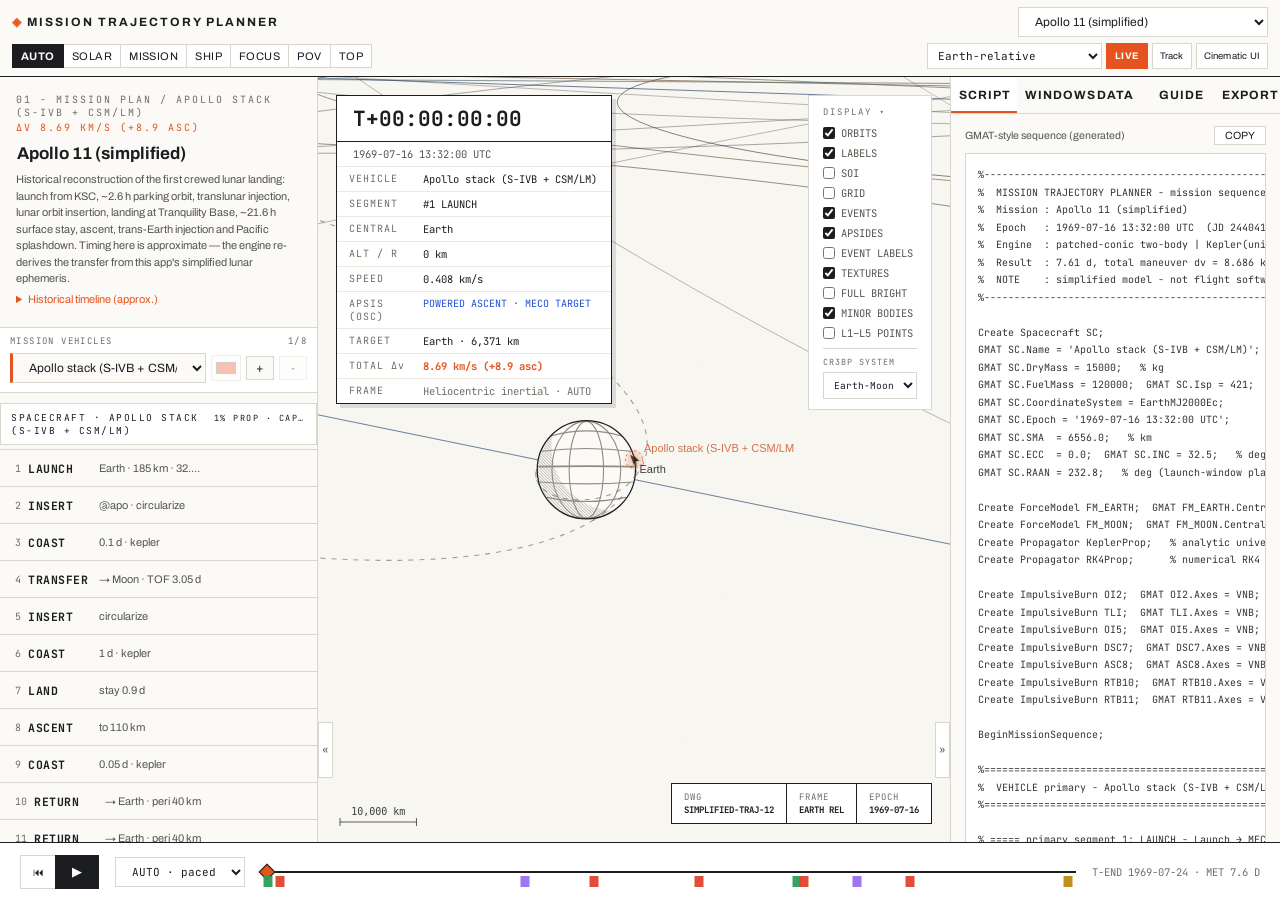
==== index.html @ 12ac1400 "Release v1.19.4" ====
<!DOCTYPE html>
<html lang="en">
<head>
<meta charset="UTF-8" />
<meta name="viewport" content="width=device-width, initial-scale=1.0" />
<title>Mission Trajectory Planner</title>
<link rel="preconnect" href="https://fonts.googleapis.com">
<link rel="preconnect" href="https://fonts.gstatic.com" crossorigin>
<link href="https://fonts.googleapis.com/css2?family=Archivo:wght@400;500;600;700&family=JetBrains+Mono:wght@400;500;700&family=Space+Grotesk:wght@400;500;600;700&family=IBM+Plex+Mono:wght@400;500;600&display=swap" rel="stylesheet">
<link rel="stylesheet" href="css/theme.css" />
<style>
  html, body { height: 100%; overflow: hidden; margin: 0; background: #f5f4ef; }
</style>
</head>
<body>

<div id="app" data-theme="blueprint">

  <header id="topbar">
    <div id="logo">
      <div class="logo-line"><span class="mark">◈</span> Mission Trajectory Planner <span class="ver">v1.19.4</span></div>
      <div class="logo-sub">Patched-conic engine · Rev 1.19.4</div>
    </div>
    <select id="presetSel" title="Load a preset mission"></select>
    <input id="epochInp" title="Mission epoch (UTC, ISO 8601)" spellcheck="false">
    <div id="cineMeta">—</div>
    
    <div class="spacer"></div><div class="ctrlstack">
      <div class="viewbtns">
        <button id="btnAuto" title="Cinematic auto-camera: close-ups on events, wide shots on cruises (A)">Auto</button>
        <button id="btnViewSolar" title="Whole solar system">Solar</button>
        <button id="btnViewMission" title="Fit the mission around its central body">Mission</button>
        <button id="btnViewShip" title="Camera follows the spacecraft">Ship</button>
        <button id="btnFocus" title="Zoom to the focused body or spacecraft — double-click a body to focus it (F)">Focus</button>
        <button id="btnPov" title="Onboard camera — ride along with the spacecraft (V)">POV</button>
        <button id="btnTop" title="Toggle top-down (2D) view">Top</button>
      </div>
      <div class="auxbtns">
        <select id="frameSel" title="Reference frame for the displayed trajectory"></select>
        <a class="live-link" href="live.html" title="Open the Earth 100 and Deep 100 mission trackers">Live</a>
        <button id="btnTrack" title="Ground track / satellite view panel (G)">Track</button>
        <button id="btnTheme" title="Switch between Blueprint and Cinematic UI">Cinematic UI</button>
      </div>
    </div>
  </header>

  <div id="banner"></div>

  <main id="layout">

    <aside id="left">
      <div class="panel-title"><span id="planTitle">01 — MISSION PLAN</span><span id="planDv"></span></div>
      <input id="missionName" spellcheck="false">
      <div id="missionMeta"></div>
      <div id="vehicleBar" class="single">
        <div class="vehicle-bar-head"><span>MISSION VEHICLES</span><span id="vehicleCount">1/8</span></div>
        <div class="vehicle-bar-controls">
          <select id="vehicleSel" aria-label="Selected mission vehicle"></select>
          <input id="vehicleColor" type="color" value="#52d4c5" title="Inactive trajectory color" aria-label="Selected vehicle trajectory color">
          <button id="btnVehicleAdd" type="button" title="Add a secondary mission vehicle" aria-label="Add a secondary mission vehicle">+</button>
          <button id="btnVehicleRemove" type="button" title="Remove the selected mission vehicle" aria-label="Remove the selected mission vehicle">-</button>
        </div>
      </div>
      <div id="scPanel">
        <div id="scHead" title="Spacecraft properties — click to expand">
          <span>SPACECRAFT · <span id="scName">—</span></span>
          <span id="scBudget"></span>
        </div>
        <div class="fgrid"></div>
      </div>
      <div id="segList"></div>
      <div id="addRow">
        <select id="addType"></select>
        <div id="addBtns">
          <button id="btnAdd" title="Append segment">+ Add</button>
          <button id="btnSaveMission" title="Save this mission to the browser's library">Save</button>
        </div>
      </div>
      <div id="totals"></div>
    </aside>

    <section id="viz">
      <canvas id="cv"></canvas>

      <div id="hud">
        <div class="hud-met"><span id="hudMet">T+00:00:00:00</span></div>
        <div class="hud-date" id="hudDate">—</div>
        <div class="hud-grid">
          <div class="hud-cell vehicle aux"><label>VEHICLE</label><span id="hudVehicle">--</span></div>
          <div class="hud-cell"><label>SEGMENT</label><span id="hudSeg">—</span></div>
          <div class="hud-cell aux"><label>CENTRAL</label><span id="hudCentral">—</span></div>
          <div class="hud-cell"><label>ALT / R</label><span id="hudAlt">—</span></div>
          <div class="hud-cell"><label>SPEED</label><span id="hudVel">—</span></div>
          <div class="hud-cell apsis"><label>APSIS (OSC)</label><span id="hudApsis">—</span></div>
          <div class="hud-cell aux"><label>TARGET</label><span id="hudTgt">—</span></div>
          <div class="hud-cell dv"><label>TOTAL Δv</label><span id="hudDv">—</span></div>
          <div class="hud-cell frame"><label>FRAME</label><span id="hudFrame">—</span></div>
        </div>
      </div>

      <div id="dispOpts">
        <button id="dispTgl" title="Collapse display options">Display</button>
        <label><input type="checkbox" id="optOrbits"> orbits</label>
        <label><input type="checkbox" id="optLabels"> labels</label>
        <label><input type="checkbox" id="optSoi"> SOI</label>
        <label id="optGridLbl"><input type="checkbox" id="optGrid"> grid</label>
        <label><input type="checkbox" id="optEvents"> events</label>
        <label title="Show the live osculating orbit with apoapsis and periapsis markers"><input type="checkbox" id="optApsides"> apsides</label>
        <label><input type="checkbox" id="optEvLabels"> event labels</label>
        <label><input type="checkbox" id="optTex"> textures</label>
        <label title="Render everything fully lit — no night side or shading" ><input type="checkbox" id="optFlat"> full bright</label>
        <label><input type="checkbox" id="optMinor" title="Dwarf planets &amp; asteroids"> minor bodies</label>
        <label title="Show the ideal CR3BP equilibrium markers"><input type="checkbox" id="optLagrange"> L1–L5 points</label>
        <label class="display-system" for="cr3bpSystemSel">
          <span>CR3BP system</span>
          <select id="cr3bpSystemSel" title="Primary-secondary system used for the L1–L5 display">
            <option value="earth-moon">Earth-Moon</option>
            <option value="sun-earth">Sun-Earth</option>
          </select>
        </label>
      </div>

      <div id="gtPanel" class="hidden">
        <div id="gtHead">
          <span id="gtTitle">GROUND TRACK</span>
          <span id="gtSub">—</span>
          <button id="gtClose" title="Close ground track (G)">×</button>
        </div>
        <div id="gtTools" aria-label="Ground-track analysis controls">
          <label title="Draw the spacecraft sensor cone intersection on the map"><input type="checkbox" id="gtSwath"> sensor swath</label>
          <label>FOV <input id="gtFov" type="number" min="1" max="179" step="1" value="50">°</label>
          <label>off-nadir <input id="gtOffNadir" type="number" min="-89" max="89" step="1" value="0">°</label>
          <label title="Show DSN and user-defined stations for this body"><input type="checkbox" id="gtStations"> stations</label>
          <span id="gtSwathWidth">SWATH —</span>
        </div>
        <canvas id="gtCv" width="760" height="380"></canvas>
      </div>

      <div id="titleBlock">
        <div class="tb-cell"><div class="tb-k">DWG</div><div class="tb-v" id="tbDwg">—</div></div>
        <div class="tb-cell"><div class="tb-k">FRAME</div><div class="tb-v" id="tbFrame">—</div></div>
        <div class="tb-cell"><div class="tb-k">EPOCH</div><div class="tb-v" id="tbEpoch">—</div></div>
      </div>

      <button id="leftTgl" class="edgeTgl" title="Collapse / expand the mission plan panel">«</button>
      <button id="rightTgl" class="edgeTgl" title="Collapse / expand the side panel">»</button>
    </section>

    <aside id="right">
      <div id="tabs">
        <button class="tabbtn active" data-pane="scriptPane">Script</button>
        <button class="tabbtn" data-pane="windowsPane">Windows</button>
        <button class="tabbtn" data-pane="dataPane">Data</button>
        <button class="tabbtn" data-pane="guidePane">Guide</button>
        <button class="tabbtn" data-pane="exportPane">Export</button>
      </div>

      <div id="scriptPane" class="tabpane active">
        <div class="pane-tools">
          <span class="hint">GMAT-style sequence (generated)</span>
          <button id="btnCopyScript">Copy</button>
        </div>
        <pre id="scriptPre"></pre>
      </div>

      <div id="windowsPane" class="tabpane">
        <div class="window-pane-head">
          <div>
            <h3>Launch window search</h3>
            <p class="hint">Single-revolution Lambert scan. Lower bands are better.</p>
          </div>
          <span class="window-badge">PORKCHOP</span>
        </div>

        <div class="fgrid window-form">
          <label for="winFrom">Departure body</label>
          <select id="winFrom"></select>
          <label for="winTo">Arrival body</label>
          <select id="winTo"></select>
          <label for="winStart">Departure start</label>
          <input id="winStart" type="date">
          <label for="winEnd">Departure end</label>
          <input id="winEnd" type="date">
          <label for="winTofMin">Minimum TOF (days)</label>
          <input id="winTofMin" type="number" min="0.001" step="any">
          <label for="winTofMax">Maximum TOF (days)</label>
          <input id="winTofMax" type="number" min="0.001" step="any">
          <label for="winGrid">Grid</label>
          <select id="winGrid">
            <option value="40x30">40 x 30 preview</option>
            <option value="80x60" selected>80 x 60 standard</option>
            <option value="120x80">120 x 80 detailed</option>
          </select>
          <label for="winMetric">Color metric</label>
          <select id="winMetric">
            <option value="c3">C3</option>
            <option value="totalCharacteristicVelocity">Total characteristic delta-v</option>
            <option value="departureVInfinity">Departure v-infinity</option>
            <option value="arrivalVInfinity">Arrival v-infinity</option>
          </select>
        </div>

        <div class="window-actions">
          <button id="winGenerate" type="button">Generate plot</button>
          <button id="winCancel" type="button" disabled>Cancel</button>
        </div>
        <div id="winProgress" class="window-progress" aria-label="Launch-window search progress">
          <div id="winProgressBar"></div>
        </div>

        <div class="window-canvas-wrap">
          <canvas id="winCanvas" width="640" height="440" tabindex="0"
            aria-label="Launch-window porkchop plot; hover for values and click to select a solution"></canvas>
          <div id="winTooltip" class="window-tooltip" hidden></div>
        </div>
        <div class="window-axis-note">Departure date → &nbsp; / &nbsp; time of flight ↑</div>
        <p class="window-footnote">Total characteristic delta-v is departure plus arrival
          v-infinity; it is not a finite parking-orbit or capture-burn budget.</p>

        <div id="winSelection" class="window-selection" hidden>
          <div class="window-selection-kicker">Selected solution</div>
          <div id="winSelectionReadout" class="window-readout"></div>
          <div class="fgrid window-apply-grid">
            <label for="winApplySegment">Apply to segment</label>
            <select id="winApplySegment"></select>
          </div>
          <button id="winApply" type="button" class="wide" disabled>Apply departure epoch + TOF</button>
          <details id="winTargeting" class="window-targeting">
            <summary>Transfer / Depart Vary / Achieve</summary>
            <p class="hint">Jointly vary departure date and flight time inside the search bounds while holding one simplified B-plane aim offset derived from the seed trajectory.</p>
            <div class="fgrid">
              <label for="winTargetGoal">Arrival periapsis altitude (km)</label>
              <input id="winTargetGoal" type="number" min="0" step="any" value="300">
              <label for="winTargetSeed">Aim seed periapsis (km)</label>
              <input id="winTargetSeed" type="number" min="0" step="any" value="1000">
              <label for="winTargetTolerance">Tolerance (km)</label>
              <input id="winTargetTolerance" type="number" min="0.001" step="any" value="1">
            </div>
            <button id="winTargetSolve" type="button" class="wide">Solve bounded date + TOF</button>
            <div id="winTargetStatus" class="window-target-status" role="status" aria-live="polite">Uses the departure and TOF ranges above as hard bounds.</div>
          </details>
        </div>
        <div id="winStatus" class="window-status" role="status" aria-live="polite">
          Set a body pair and search range, then generate the plot.
        </div>
      </div>

      <div id="dataPane" class="tabpane">
        <div class="analysis-head">
          <div>
            <h3>Mission analysis</h3>
            <p class="hint">Bounded reports for the local body leg at the displayed time.</p>
          </div>
          <span class="analysis-badge">DATA</span>
        </div>
        <div id="analysisStatus" class="analysis-status" role="status" aria-live="polite">
          Open Data or press Refresh to analyze the current leg.
        </div>

        <section class="analysis-section" aria-labelledby="analysisStateHead">
          <div class="analysis-section-head">
            <h4 id="analysisStateHead">Osculating state</h4>
            <button id="analysisRefresh" type="button">Refresh</button>
          </div>
          <div id="analysisElements" class="element-grid"><span class="hint">No local two-body state selected.</span></div>
          <div class="analysis-chart-controls">
            <label for="analysisMetric">Series</label>
            <select id="analysisMetric">
              <option value="altitudeKm">Altitude</option>
              <option value="speedKmS">Speed</option>
              <option value="targetDistanceKm">Distance to target</option>
              <option value="aKm">Semi-major axis</option>
              <option value="e">Eccentricity</option>
              <option value="iDeg">Inclination</option>
              <option value="raanDeg">RAAN</option>
              <option value="argPeriapsisDeg">Argument of periapsis</option>
              <option value="trueAnomalyDeg">True anomaly</option>
            </select>
            <button id="analysisCsv" type="button" disabled>CSV</button>
          </div>
          <div class="analysis-canvas-wrap">
            <canvas id="analysisCanvas" width="640" height="300" tabindex="0" aria-label="Mission analysis time-series chart"></canvas>
            <div id="analysisTooltip" class="analysis-tooltip" hidden></div>
          </div>
        </section>

        <section class="analysis-section" aria-labelledby="eclipseHead">
          <div class="analysis-section-head">
            <h4 id="eclipseHead">Eclipse / lighting</h4>
            <button id="eclipseCompute" type="button">Compute</button>
          </div>
          <div id="eclipseSummary" class="analysis-readout hint">Conical Sun / local-body shadow; compute on demand.</div>
          <label class="analysis-check"><input type="checkbox" id="eclipse3d"> show conical umbra / penumbra in the 3D view</label>
          <div id="eclipseIntervals" class="analysis-table-wrap"></div>
        </section>

        <section id="uncertaintySection" class="analysis-section uncertainty-section" aria-labelledby="uncertaintyHead">
          <div class="analysis-section-head">
            <div>
              <h4 id="uncertaintyHead">Uncertainty / dispersion</h4>
              <span class="uncertainty-kicker">Seeded, bounded Monte Carlo</span>
            </div>
            <button id="uncRun" type="button">Run</button>
          </div>
          <p class="hint">Propagates a named local source state to one endpoint with a diagonal Cartesian covariance and an optional RTN maneuver. Results are repeatable for the same seed.</p>

          <fieldset class="uncertainty-fieldset">
            <legend>State 1-sigma (diagonal covariance)</legend>
            <div class="uncertainty-vector-grid" aria-label="Cartesian state uncertainty">
              <label>X <span>km</span><input id="uncPosX" type="number" min="0" max="1000000" step="any" value="0.1"></label>
              <label>Y <span>km</span><input id="uncPosY" type="number" min="0" max="1000000" step="any" value="0.1"></label>
              <label>Z <span>km</span><input id="uncPosZ" type="number" min="0" max="1000000" step="any" value="0.1"></label>
              <label>Vx <span>km/s</span><input id="uncVelX" type="number" min="0" max="100" step="any" value="0.0001"></label>
              <label>Vy <span>km/s</span><input id="uncVelY" type="number" min="0" max="100" step="any" value="0.0001"></label>
              <label>Vz <span>km/s</span><input id="uncVelZ" type="number" min="0" max="100" step="any" value="0.0001"></label>
            </div>
          </fieldset>

          <fieldset class="uncertainty-fieldset">
            <legend>RTN maneuver and execution error</legend>
            <div class="uncertainty-vector-grid uncertainty-dv-grid" aria-label="RTN maneuver components">
              <label>Radial <span>km/s</span><input id="uncDvR" type="number" min="-100" max="100" step="any" value="0"></label>
              <label>Along-track <span>km/s</span><input id="uncDvT" type="number" min="-100" max="100" step="any" value="0"></label>
              <label>Normal <span>km/s</span><input id="uncDvN" type="number" min="-100" max="100" step="any" value="0"></label>
            </div>
            <div class="uncertainty-control-grid">
              <label>Magnitude 1-sigma <input id="uncMagPct" type="number" min="0" max="100" step="any" value="0.5"><span>%</span></label>
              <label>Pointing 1-sigma <input id="uncPointDeg" type="number" min="0" max="90" step="any" value="0.15"><span>deg</span></label>
              <label>Timing 1-sigma <input id="uncTimingS" type="number" min="0" max="86400" step="any" value="0.5"><span>s</span></label>
            </div>
          </fieldset>

          <fieldset class="uncertainty-fieldset">
            <legend>Monte Carlo</legend>
            <div class="uncertainty-control-grid uncertainty-run-grid">
              <label>Samples <input id="uncSamples" type="number" min="100" max="5000" step="100" value="1000"></label>
              <label>Seed <input id="uncSeed" type="text" maxlength="48" value="1170"></label>
              <label>Horizon <input id="uncHours" type="number" min="0" max="8760" step="any" value="6"><span>h</span></label>
            </div>
          </fieldset>

          <div id="uncStatus" class="analysis-readout uncertainty-status" role="status" aria-live="polite">Ready. Results use a bounded two-body local propagation model.</div>
          <div id="uncResults" class="uncertainty-results" aria-live="polite">
            <div class="uncertainty-result"><label>Endpoint position (est. 95%)</label><strong>--</strong></div>
            <div class="uncertainty-result"><label>Endpoint velocity (est. 95%)</label><strong>--</strong></div>
            <div class="uncertainty-result"><label>Endpoint XY ellipse (95%)</label><strong>--</strong></div>
            <div class="uncertainty-result"><label>Source / endpoint</label><strong>--</strong></div>
            <div class="uncertainty-result"><label>Run</label><strong>--</strong></div>
          </div>
          <div class="uncertainty-canvas-wrap">
            <canvas id="uncCanvas" width="640" height="260" aria-label="Monte Carlo local XY position dispersion"></canvas>
            <span class="uncertainty-axis uncertainty-axis-x">+X</span>
            <span class="uncertainty-axis uncertainty-axis-y">+Y</span>
          </div>
          <p class="hint uncertainty-footnote">The chart is centered on the finite sampled endpoint mean in the source body's Cartesian X/Y plane. The estimated containment is endpoint-only design context, not an operational bound or navigation flight software.</p>
        </section>

        <section class="analysis-section" aria-labelledby="accessHead">
          <div class="analysis-section-head">
            <h4 id="accessHead">Station access</h4>
            <button id="accessCompute" type="button">Compute</button>
          </div>
          <div class="analysis-inline-form">
            <label for="accessMask">Elevation mask</label>
            <input id="accessMask" type="number" min="0" max="89" step="1" value="10">
            <span>deg</span>
            <button id="accessCsv" type="button" disabled>CSV</button>
          </div>
          <p class="hint">DSN sites are included on Earth. User sites can be added for any rotating body.</p>
          <details id="stationEditor" class="station-editor">
            <summary>Station catalog</summary>
            <div class="fgrid station-form">
              <label for="stationName">Name</label>
              <input id="stationName" type="text" maxlength="48" placeholder="Lunar south station">
              <label for="stationBody">Body</label>
              <select id="stationBody"></select>
              <label for="stationLat">Latitude (deg)</label>
              <input id="stationLat" type="number" min="-90" max="90" step="any" value="0">
              <label for="stationLon">Longitude (deg)</label>
              <input id="stationLon" type="number" min="-180" max="180" step="any" value="0">
              <label for="stationAlt">Altitude (km)</label>
              <input id="stationAlt" type="number" min="-10" step="any" value="0">
              <label for="stationMask">Elevation mask (deg)</label>
              <input id="stationMask" type="number" min="0" max="89" step="any" value="10">
            </div>
            <button id="stationAdd" type="button" class="wide">Add station</button>
            <div id="stationEditorStatus" class="analysis-readout hint">Up to 32 user stations are stored in this browser.</div>
            <div id="stationList" class="station-list"></div>
          </details>
          <div id="accessReport" class="analysis-table-wrap"><span class="hint">No access report computed.</span></div>
        </section>

        <section class="analysis-section" aria-labelledby="j2Head">
          <div class="analysis-section-head"><h4 id="j2Head">Earth J2</h4></div>
          <label class="analysis-check"><input type="checkbox" id="analysisJ2"> preview first-order secular rates on a Kepler chart</label>
          <div class="analysis-fleet-controls">
            <select id="j2Coast" aria-label="Earth coast segment"></select>
            <button id="j2Apply" type="button">Use J2</button>
            <button id="j2Kepler" type="button">Use Kepler</button>
          </div>
          <div id="j2Readout" class="analysis-readout hint">Available for bound Earth-centered osculating orbits. Applying J2 to a Coast is explicit and changes only the current in-memory mission.</div>
        </section>

        <section class="analysis-section" aria-labelledby="formationHead">
          <div class="analysis-section-head"><h4 id="formationHead">Mission vehicles</h4></div>
          <p class="hint">Native branches share one UTC timeline. Range and rate are live; opening Data also computes closest approach and threshold intervals against the selected vehicle.</p>
          <div id="formationReadout" class="analysis-readout hint">Primary vehicle only.</div>
        </section>

        <section class="analysis-section" aria-labelledby="fleetHead">
          <div class="analysis-section-head"><h4 id="fleetHead">Comparison missions</h4></div>
          <p class="hint">Add up to seven comparison craft. All are propagated on one absolute timeline, rendered together, and checked against the primary craft.</p>
          <div class="analysis-fleet-controls">
            <select id="fleetMission" aria-label="Comparison mission"></select>
            <button id="fleetAdd" type="button">Add craft</button>
            <button id="fleetRemove" type="button" disabled>Remove selected</button>
          </div>
          <label class="analysis-check"><input type="checkbox" id="fleetAlignEpoch" checked> align comparison T+0 to the current mission epoch</label>
          <div class="analysis-inline-form">
            <label for="fleetThreshold">Conjunction threshold</label>
            <input id="fleetThreshold" type="number" min="0.001" step="any" value="100">
            <span>km</span><span></span>
          </div>
          <div id="fleetList" class="fleet-list"><span class="hint">Primary craft only.</span></div>
          <div id="fleetReport" class="analysis-readout hint">No comparison craft added.</div>
          <canvas id="fleetCanvas" width="640" height="220" aria-label="Relative range chart"></canvas>
          <button id="fleetCsv" type="button" class="wide" disabled>Export relative range CSV</button>
        </section>
      </div>

      <div id="guidePane" class="tabpane"></div>

      <div id="exportPane" class="tabpane">
        <h3>Snapshot</h3>
        <p class="hint">Saves the current 3D view as an image.</p>
        <button id="btnPng" class="wide">Export PNG snapshot</button>

        <h3>Animated GIF</h3>
        <p class="hint">Renders the whole mission (launch → end) into a looping GIF,
        streamed to the encoder in-browser (GIF89a, LZW). Pick a camera and a time
        mapping — "auto-paced" replays the mission exactly like AUTO playback,
        slowing for every event (length is set by the pacing, up to 1200 frames).</p>
        <div class="fgrid">
          <label>Camera</label>
          <select id="gifCam">
            <option value="current">Current view (static)</option>
            <option value="auto" selected="">Auto camera</option>
            <option value="ship">Follow ship</option>
            <option value="pov">POV (onboard)</option>
          </select>
          <label>Time</label>
          <select id="gifTime">
            <option value="paced" selected="">Auto-paced (full mission)</option>
            <option value="linear">Linear (duration below)</option>
          </select>
          <label>Width (px)</label>
          <select id="gifW">
            <option value="480" selected="">480</option>
            <option value="640">640</option>
            <option value="800">800</option>
          </select>
          <label>Frame rate</label>
          <select id="gifFps">
            <option value="10" selected="">10 fps</option>
            <option value="12">12 fps</option>
            <option value="15">15 fps</option>
          </select>
          <label>Duration (s)</label>
          <select id="gifDur">
            <option value="5">5</option>
            <option value="8" selected="">8</option>
            <option value="12">12</option>
            <option value="20">20</option>
            <option value="30">30</option>
            <option value="45">45</option>
          </select>
        </div>
        <label style="display:flex; align-items:center; gap:8px; margin:8px 0 4px; cursor:pointer;">
          <input type="checkbox" id="gifTrack"> include ground-track overlay
        </label>
        <button id="btnGif" class="wide">Export mission GIF</button>

        <h3>Mission plan (JSON)</h3>
        <button id="btnJsonExport" class="wide">Export mission JSON</button>
        <label class="filebtn wide">Import mission JSON
          <input type="file" id="jsonImportFile" accept=".json,application/json">
        </label>

        <h3>Saved missions (this browser)</h3>
        <p class="hint">Missions stored with the Save button live in this browser's
        local storage and appear under "My missions" in the mission selector.</p>
        <div class="fgrid">
          <label>Mission</label>
          <select id="savedSel"></select>
        </div>
        <button id="btnDeleteSaved" class="wide">Delete selected</button>

        <h3>Body catalog</h3>
        <p class="hint">Extend the solar system with your own bodies (asteroids, comets,
        extra moons) — format documented in the Guide tab.</p>
        <label class="filebtn wide">Import body catalog JSON
          <input type="file" id="catImportFile" accept=".json,application/json">
        </label>
      </div>
    </aside>
  </main>

  <footer id="transport">
    <div id="eventStrip"></div>
    <button id="btnReset" title="Back to T+0">⏮︎</button>
    <button id="btnPlay" title="Play / pause (Space)">▶︎</button>
    <select id="speedSel" title="Simulation speed"></select>
    <div id="scrubwrap">
      <div id="eclipseBands" aria-hidden="true"></div>
      <div id="ticks"></div>
      <input type="range" id="scrub" min="0" max="1" step="any" value="0">
    </div>
    <span id="dwellHint">EVENT DWELL ON</span>
    <span id="transportInfo">—</span>
    <div id="paneBtns">
      <button data-pane="scriptPane">Script</button>
      <button data-pane="windowsPane">Windows</button>
      <button data-pane="dataPane">Data</button>
      <button data-pane="guidePane">Guide</button>
      <button data-pane="exportPane">Export</button>
    </div>
  </footer>

  <div id="gifModal">
    <div class="modal-box">
      <div class="modal-title">Exporting GIF</div>
      <div class="progress"><div id="gifBar"></div></div>
      <div id="gifLbl" class="hint">Preparing…</div>
      <button id="gifCancel">Cancel</button>
    </div>
  </div>

</div>

<script src="js/constants.js"></script>
<script src="js/kepler.js"></script>
<script src="js/targeting.js"></script>
<script src="js/ode.js"></script>
<script src="js/cr3bp.js"></script>
<script src="js/libration.js"></script>
<script src="js/windows.js"></script>
<script src="js/analysis.js"></script>
<script src="js/environment-models.js"></script>
<script src="js/ephemeris-table.js"></script>
<script src="js/planner-ephemeris-data.js"></script>
<script src="js/planner-ephemeris.js"></script>
<script src="js/force-models.js"></script>
<script src="js/sgp4.js"></script>
<script src="js/uncertainty.js"></script>
<script src="js/multicraft.js"></script>
<script src="js/propagator.js"></script>
<script src="js/missions.js"></script>
<script src="js/gifenc.js"></script>
<script src="js/scriptgen.js"></script>
<!-- optional: generated by get_textures.ps1 (NASA-imagery planet maps).
     A 404 here is harmless — the renderer falls back to gradient bodies. -->
<script src="js/textures-data.js"></script>
<script src="js/textures.js"></script>
<script src="js/groundtrack.js"></script>
<script src="js/renderer.js"></script>
<script src="js/theme.js"></script>
<script src="js/ui.js"></script>
<script src="js/offline.js"></script>
</body>
</html>
---- css/theme.css ----
/* =============================================================================
 * Mission Trajectory Planner — dual theme, exact to Direction Previews 2a/2b
 *   [data-theme="blueprint"]  : technical-drawing paper, hairlines, int'l orange
 *   [data-theme="cinematic"]  : full-bleed canvas, floating overlays, ember orange
 * ========================================================================== */

/* ------------------------------ shared ---------------------------------- */
:where(#app, #app *) { box-sizing: border-box; margin: 0; padding: 0; }

#app {
  position: fixed;
  inset: 0;
  display: flex;
  flex-direction: column;
  overflow: hidden;
  background: var(--bg);
  color: var(--text);
  font-family: var(--sans);
  font-size: 13px;
}
#app a { color: var(--accent); text-decoration: none; }
#app a:hover { text-decoration: underline; }
.ok-txt { color: var(--good); }
.bad-txt { color: var(--bad); }

#logo { white-space: nowrap; min-width: 0; overflow: hidden; text-overflow: ellipsis; }
.spacer { flex: 1; }
.viewbtns, .auxbtns, .ctrlstack { display: flex; }
.edgeTgl { position: absolute; top: 50%; transform: translateY(-50%); z-index: 9; }
#leftTgl { left: 10px; }
#rightTgl { right: 10px; }
:is(#dispTgl, #btnLiveDisplay) { text-align: left; }
:is(#dispOpts, #liveDisplayPanel).collapsed > label { display: none; }
#dispOpts > label.display-system {
  flex-direction: column; align-items: stretch; gap: 4px; cursor: default;
  margin-top: 2px; padding-top: 7px;
}
#dispOpts .display-system span { font-size: 8.5px; letter-spacing: 1px; }
#dispOpts .display-system select { width: 100%; min-width: 0; }

#app button { cursor: pointer; font-family: var(--sans); white-space: nowrap; }
#app select, #app input { font-family: var(--sans); color: var(--text); }
#app input[type="number"], #epochInp { font-family: var(--mono); }
#app .live-link {
  display: inline-flex; align-items: center; justify-content: center;
  white-space: nowrap; font-family: var(--sans); text-decoration: none;
}
#app .live-link:hover { text-decoration: none; }

#layout { flex: 1; min-height: 0; }
#left, #right { overflow-y: auto; overflow-x: hidden; min-height: 0; display: flex; flex-direction: column; }

.panel-title { display: flex; align-items: baseline; justify-content: space-between; font-family: var(--mono); letter-spacing: 2px; }
#missionMeta p { margin-bottom: 4px; }
#missionMeta details summary { cursor: pointer; color: var(--accent); font-size: 11px; }
#missionMeta ul { margin: 4px 0 4px 16px; }
#missionMeta li { margin: 2px 0; font-family: var(--mono); font-size: 10.5px; }

#segList { display: flex; flex-direction: column; }
.seg-head { display: flex; align-items: center; gap: 7px; cursor: pointer; user-select: none; }
.seg-idx { font-family: var(--mono); color: var(--faint); font-size: 10px; }
.seg-short { font-family: var(--mono); font-size: 11.5px; font-weight: 700; letter-spacing: 0.5px; }
.seg-sum { flex: 1; color: var(--dim); font-size: 11px; white-space: nowrap; overflow: hidden; text-overflow: ellipsis; }
.badge { font-family: var(--mono); font-size: 9px; letter-spacing: 0.5px; border: 1px solid currentColor; border-radius: 3px; padding: 1px 5px; white-space: nowrap; }
.badge.err { color: var(--bad); }
.badge.warn { color: var(--warn); }
.seg-btns { display: flex; gap: 2px; visibility: hidden; }
.seg-head:hover .seg-btns, .seg-head:focus-within .seg-btns { visibility: visible; }
.seg-head:focus-visible { outline: 1px solid var(--accent); outline-offset: -2px; }
.seg-btns button { padding: 1px 5px; font-size: 10px; }
.seg-body { display: none; }
.seg.open .seg-body { display: block; }

.fgrid { display: grid; grid-template-columns: minmax(0, 1fr) 118px; gap: 6px 10px; align-items: center; }
.fgrid label { color: var(--dim); font-size: 11px; }
.fgrid input, .fgrid select { width: 100%; min-width: 0; font-size: 11px; padding: 3px 7px; }
.fgrid .segment-long-field { grid-column: 1 / -1; }
.fgrid label.segment-long-field { margin-top: 4px; }
.fgrid input.segment-long-field { font-family: var(--mono); letter-spacing: .01em; }

.seg-info { margin-top: 8px; font-family: var(--mono); font-size: 10px; color: var(--info); line-height: 1.6; }
.seg-warnline { margin-top: 5px; font-size: 11px; line-height: 1.35; }
.seg-warnline.warn { color: var(--warn); }
.seg-warnline.error { color: var(--bad); }
.seg-doc { margin-top: 8px; font-size: 10.5px; color: var(--faint); line-height: 1.45; padding-top: 6px; }

#addRow { display: flex; flex-direction: column; gap: 8px; }
#addRow select { width: 100%; min-width: 0; }
#addBtns { display: flex; gap: 8px; }
#addBtns button { flex: 1; }

#viz { position: relative; min-width: 0; min-height: 0; }
#cv { position: absolute; inset: 0; display: block; cursor: grab; }
#cv:active { cursor: grabbing; }

#hud { position: absolute; pointer-events: none; z-index: 3; font-family: var(--mono); }
.hud-cell label { display: block; }

:is(#dispOpts, #liveDisplayPanel) { position: absolute; z-index: 3; white-space: nowrap; }
:is(#dispOpts, #liveDisplayPanel) > label { display: flex; align-items: center; gap: 6px; cursor: pointer; }

#titleBlock { display: none; }

#tabs { display: flex; flex: 0 0 auto; }
.tabbtn { flex: 1; border: none; background: transparent; padding: 11px 0; color: var(--dim); font-size: 11px; letter-spacing: 1px; text-transform: uppercase; }
.tabpane { display: none; padding: 12px 14px; overflow-y: auto; flex: 1; min-height: 0; }
.tabpane.active { display: block; }
.pane-tools { display: flex; justify-content: space-between; align-items: center; margin-bottom: 8px; }
.hint { color: var(--dim); font-size: 10.5px; line-height: 1.45; }

/* Launch-window / porkchop planner. The controls are shared DOM; each theme
   below gives the chart and confirmation surface its own visual language. */
#windowsPane { padding-bottom: 20px; }
.window-pane-head { display: flex; align-items: flex-start; justify-content: space-between; gap: 10px; margin-bottom: 12px; }
.window-pane-head h3 { margin: 0 0 3px; font-size: 12px; letter-spacing: 1.3px; text-transform: uppercase; }
.window-badge { flex: 0 0 auto; font-family: var(--mono); font-size: 8.5px; letter-spacing: 1.2px; padding: 3px 6px; }
.window-form { margin-bottom: 10px; }
.window-form input, .window-form select, .window-apply-grid select { min-width: 0; }
.window-actions { display: grid; grid-template-columns: minmax(0, 1fr) auto; gap: 7px; margin-top: 8px; }
.window-actions button { min-width: 0; }
.window-actions button:disabled, #winApply:disabled { cursor: default; opacity: .45; }
.window-progress { height: 4px; overflow: hidden; margin: 8px 0 10px; }
#winProgressBar { height: 100%; width: 0%; transition: width .12s linear; }
.window-canvas-wrap { position: relative; width: 100%; }
#winCanvas {
  display: block; width: 100%; height: auto; aspect-ratio: 640 / 440;
  cursor: crosshair; touch-action: none;
}
#winCanvas:focus-visible { outline: 2px solid var(--accent); outline-offset: 2px; }
.window-tooltip {
  position: absolute; z-index: 4; width: max-content; max-width: min(210px, calc(100% - 8px));
  pointer-events: none; padding: 7px 9px; font-family: var(--mono); font-size: 8.5px;
  line-height: 1.45;
}
.window-tooltip[hidden], .window-selection[hidden] { display: none !important; }
.window-tooltip strong, .window-tooltip span,
.window-readout strong, .window-readout span { display: block; }
.window-tooltip strong, .window-readout strong { margin-bottom: 3px; }
.window-axis-note { margin: 5px 0 0; text-align: center; font-family: var(--mono); font-size: 8.5px; color: var(--faint); letter-spacing: .25px; }
.window-footnote { margin: 7px 0 0; color: var(--faint); font-size: 9px; line-height: 1.4; }
.window-selection { margin-top: 11px; padding: 10px; }
.window-selection-kicker { margin-bottom: 6px; font-family: var(--mono); font-size: 8.5px; letter-spacing: 1.3px; text-transform: uppercase; color: var(--faint); }
.window-readout { display: grid; grid-template-columns: 1fr 1fr; gap: 2px 8px; font-family: var(--mono); font-size: 9px; line-height: 1.45; }
.window-readout strong { grid-column: 1 / -1; }
.window-apply-grid { margin-top: 9px; grid-template-columns: minmax(0, 1fr); gap: 4px; }
.window-apply-grid label { font-size: 9px; text-transform: uppercase; letter-spacing: .7px; }
.window-status { margin-top: 10px; min-height: 38px; padding: 8px 9px; font-size: 9.5px; line-height: 1.45; }
.window-targeting { margin-top: 10px; padding-top: 8px; }
.window-targeting summary { cursor: pointer; font: 9px var(--mono); letter-spacing: .8px; text-transform: uppercase; }
.window-targeting .fgrid { margin: 8px 0; }
.window-targeting input { min-width: 0; width: 100%; }
.window-target-status { min-height: 34px; margin-top: 7px; padding: 7px 8px; font: 8.7px/1.45 var(--mono); }

/* Planner Data workspace. The DOM and chart geometry are shared; Blueprint
   treats them as drawing tables while Cinematic uses restrained glass cards. */
#dataPane { padding-bottom: 24px; }
.analysis-head { display: flex; align-items: flex-start; justify-content: space-between; gap: 10px; margin-bottom: 10px; }
.analysis-head h3 { margin: 0 0 3px; font-size: 12px; letter-spacing: 1.3px; text-transform: uppercase; }
.analysis-badge { flex: 0 0 auto; padding: 3px 6px; font: 8.5px var(--mono); letter-spacing: 1.2px; }
.analysis-status { margin-bottom: 10px; min-height: 34px; padding: 8px 9px; font-size: 9.5px; line-height: 1.45; }
.analysis-status.error { color: var(--bad); }
.analysis-section { margin-top: 10px; padding-top: 10px; }
.analysis-section-head { display: flex; align-items: center; justify-content: space-between; gap: 8px; margin-bottom: 8px; }
.analysis-section h4 { font-size: 10px; letter-spacing: 1.15px; text-transform: uppercase; }
.analysis-section-head button, .analysis-chart-controls button,
.analysis-inline-form button, .analysis-fleet-controls button { min-width: 0; padding: 3px 7px; font-size: 9px; }
.element-grid { display: grid; grid-template-columns: repeat(2, minmax(0, 1fr)); gap: 5px; }
.element-cell { min-width: 0; padding: 7px; }
.element-cell label { display: block; color: var(--faint); font: 8px var(--mono); letter-spacing: .8px; text-transform: uppercase; }
.element-cell strong { display: block; margin-top: 2px; overflow: hidden; text-overflow: ellipsis; white-space: nowrap; font: 10.5px var(--mono); }
.analysis-chart-controls { display: grid; grid-template-columns: auto minmax(0, 1fr) auto; align-items: center; gap: 6px; margin: 9px 0 6px; }
.analysis-chart-controls label, .analysis-inline-form label { color: var(--dim); font-size: 9px; text-transform: uppercase; letter-spacing: .6px; }
.analysis-chart-controls select { min-width: 0; width: 100%; padding: 3px 5px; font-size: 9.5px; }
.analysis-canvas-wrap { position: relative; width: 100%; }
#analysisCanvas, #fleetCanvas { display: block; width: 100%; height: auto; background: transparent; }
#analysisCanvas { aspect-ratio: 640 / 300; cursor: crosshair; touch-action: none; }
#fleetCanvas { aspect-ratio: 640 / 220; margin: 8px 0; }
#analysisCanvas:focus-visible { outline: 2px solid var(--accent); outline-offset: 2px; }
.analysis-tooltip { position: absolute; z-index: 4; width: max-content; max-width: calc(100% - 8px); pointer-events: none; padding: 6px 8px; font: 8.5px/1.45 var(--mono); }
.analysis-tooltip[hidden] { display: none !important; }
.analysis-readout { font: 9.5px/1.55 var(--mono); }
.analysis-table-wrap { max-height: 180px; overflow: auto; margin-top: 7px; }
.analysis-table { width: 100%; border-collapse: collapse; table-layout: fixed; font: 8.5px/1.35 var(--mono); }
.analysis-table th, .analysis-table td { padding: 4px 3px; text-align: left; vertical-align: top; overflow-wrap: anywhere; }
.analysis-table th { color: var(--faint); font-size: 7.5px; letter-spacing: .4px; text-transform: uppercase; }
.analysis-inline-form { display: grid; grid-template-columns: minmax(0, 1fr) 50px auto auto; align-items: center; gap: 5px; }
.analysis-inline-form input { width: 50px; min-width: 0; padding: 3px 4px; font-size: 9px; }
.analysis-check { display: flex; align-items: flex-start; gap: 6px; color: var(--dim); font-size: 9.5px; line-height: 1.4; cursor: pointer; }
.analysis-check input { margin-top: 1px; }
.analysis-fleet-controls { display: grid; grid-template-columns: minmax(0, 1fr) auto auto; gap: 5px; margin: 8px 0; }
.analysis-fleet-controls select { width: 100%; min-width: 0; font-size: 9.5px; }
.station-editor { margin: 8px 0; }
.station-editor > summary { cursor: pointer; color: var(--dim); font: 9px var(--mono); letter-spacing: .7px; text-transform: uppercase; }
.station-form { margin: 8px 0; }
.station-form input, .station-form select { min-width: 0; width: 100%; }
.station-list, .fleet-list { display: grid; gap: 5px; margin-top: 8px; }
.station-row, .fleet-row { display: grid; grid-template-columns: auto minmax(0, 1fr) auto; align-items: center; gap: 7px; min-width: 0; padding: 6px 7px; }
.station-row strong, .fleet-row strong { display: block; overflow: hidden; text-overflow: ellipsis; white-space: nowrap; font: 9.5px var(--mono); }
.station-row small, .fleet-row small { display: block; margin-top: 2px; color: var(--faint); font: 7.8px/1.35 var(--mono); }
.station-row button, .fleet-row button { min-width: 0; padding: 3px 5px; font-size: 8px; }
.station-swatch, .fleet-color { width: 9px; height: 9px; border-radius: 50%; background: var(--accent); }
.station-swatch.user { background: #178578; }
.station-lock { color: var(--faint); font: 7.5px var(--mono); text-transform: uppercase; }
.fleet-color.primary { background: var(--accent); }
.fleet-color-input { width: 18px !important; height: 18px; padding: 0 !important; border: 0 !important; cursor: pointer; }
.fleet-summary { display: grid; grid-template-columns: minmax(0, .8fr) minmax(0, 1.6fr); gap: 7px; padding: 4px 0; }
.fleet-summary + .fleet-summary { border-top: 1px solid var(--line); }
.fleet-summary span { color: var(--dim); }
.fleet-confidence { display: block; margin-top: 3px; font: 8px/1.45 var(--mono); color: var(--faint); }
.analysis-confidence { margin-top: 7px; padding: 6px 7px; font: 8px/1.45 var(--mono); }
.analysis-confidence strong { font-weight: 700; }
#dataPane button:disabled { cursor: default; opacity: .45; }

.uncertainty-section .analysis-section-head > div { min-width: 0; }
.uncertainty-kicker { display: block; margin-top: 2px; color: var(--faint); font: 7.8px var(--mono); letter-spacing: .65px; text-transform: uppercase; }
.uncertainty-fieldset { min-width: 0; margin: 8px 0 0; padding: 8px; }
.uncertainty-fieldset legend { padding: 0 4px; color: var(--dim); font: 8px var(--mono); letter-spacing: .65px; text-transform: uppercase; }
.uncertainty-vector-grid, .uncertainty-control-grid { display: grid; grid-template-columns: repeat(3, minmax(0, 1fr)); gap: 6px; }
.uncertainty-vector-grid label, .uncertainty-control-grid label {
  display: grid; grid-template-columns: minmax(0, 1fr) auto; align-items: end;
  min-width: 0; color: var(--dim); font: 8px/1.3 var(--mono); letter-spacing: .25px;
}
.uncertainty-vector-grid label > span, .uncertainty-control-grid label > span { color: var(--faint); font-size: 7px; text-align: right; }
.uncertainty-vector-grid input, .uncertainty-control-grid input {
  grid-column: 1 / -1; width: 100%; min-width: 0; margin-top: 3px; padding: 4px 5px; font: 9px var(--mono);
}
.uncertainty-control-grid { margin-top: 7px; }
.uncertainty-status { min-height: 38px; margin-top: 9px; padding: 7px 8px; }
.uncertainty-status.error { color: var(--bad); }
.uncertainty-results { display: grid; grid-template-columns: repeat(2, minmax(0, 1fr)); gap: 5px; margin: 7px 0; }
.uncertainty-result { min-width: 0; padding: 7px; }
.uncertainty-result label { display: block; color: var(--faint); font: 7.5px var(--mono); letter-spacing: .55px; text-transform: uppercase; }
.uncertainty-result strong { display: block; margin-top: 3px; overflow-wrap: anywhere; font: 9px/1.35 var(--mono); }
.uncertainty-canvas-wrap { position: relative; width: 100%; }
#uncCanvas { display: block; width: 100%; height: auto; aspect-ratio: 640 / 260; }
.uncertainty-axis { position: absolute; pointer-events: none; color: var(--faint); font: 7px var(--mono); }
.uncertainty-axis-x { right: 14px; top: 50%; transform: translateY(-11px); }
.uncertainty-axis-y { left: 50%; top: 7px; transform: translateX(6px); }
.uncertainty-footnote { margin-top: 6px; line-height: 1.4; }

@media (max-width: 620px) {
  .uncertainty-vector-grid, .uncertainty-control-grid { grid-template-columns: repeat(2, minmax(0, 1fr)); }
  .uncertainty-results { grid-template-columns: minmax(0, 1fr); }
}

/* Generated schema reference. It shares the two palettes without inheriting
   the fixed Planner shell, so the document remains readable and printable. */
.schema-page {
  box-sizing: border-box; min-height: 100vh; padding: 28px clamp(18px, 4vw, 64px) 64px;
  background: var(--bg); color: var(--text); font-family: var(--sans); font-size: 13px;
}
.schema-page *, .schema-page *::before, .schema-page *::after { box-sizing: border-box; }
.schema-page a { color: var(--accent); text-decoration: none; }
.schema-page code { font-family: var(--mono); color: var(--accent); }
.schema-header { display: flex; align-items: flex-start; justify-content: space-between; gap: 28px; max-width: 1440px; margin: 0 auto 20px; }
.schema-header h1 { margin: 7px 0 5px; font-size: clamp(28px, 4vw, 48px); line-height: 1; }
.schema-header p { margin: 0; color: var(--dim); }
.schema-back { font-family: var(--mono); font-size: 10px; letter-spacing: 1.8px; text-transform: uppercase; }
.schema-actions { display: flex; flex-wrap: wrap; align-items: center; justify-content: flex-end; gap: 8px; }
.schema-actions span { width: 100%; text-align: right; color: var(--faint); font: 10px/1.4 var(--mono); }
.schema-page button { cursor: pointer; font-family: var(--sans); }
.schema-page nav, .schema-intro, .schema-segments { max-width: 1440px; margin-inline: auto; }
.schema-page nav { display: flex; flex-wrap: wrap; gap: 6px; margin-bottom: 22px; }
.schema-page nav a { padding: 5px 8px; font: 9px/1.2 var(--mono); letter-spacing: .7px; text-transform: uppercase; }
.schema-intro { margin-bottom: 18px; }
.schema-intro h2 { margin: 0 0 10px; font-size: 16px; }
.schema-segments { display: grid; grid-template-columns: repeat(auto-fit, minmax(min(100%, 480px), 1fr)); gap: 14px; align-items: start; }
.schema-card { min-width: 0; padding: 16px; }
.schema-card header { display: flex; align-items: baseline; gap: 10px; margin-bottom: 8px; }
.schema-card header span { flex: 0 0 auto; font: 700 9px/1.2 var(--mono); letter-spacing: 1px; color: var(--accent); }
.schema-card h2 { margin: 0; font-size: 16px; }
.schema-card p { margin: 0 0 12px; color: var(--dim); line-height: 1.5; }
.schema-page table { width: 100%; border-collapse: collapse; display: block; overflow-x: auto; font-size: 11px; }
.schema-page thead, .schema-page tbody { display: table; width: 100%; min-width: 520px; table-layout: auto; }
.schema-page th, .schema-page td { padding: 7px 8px; text-align: left; vertical-align: top; border-bottom: 1px solid var(--line); }
.schema-page th { color: var(--faint); font: 700 9px/1.3 var(--mono); letter-spacing: .7px; text-transform: uppercase; }

.schema-page[data-theme="blueprint"] .schema-header { border-bottom: 1px solid var(--ink); padding-bottom: 18px; }
.schema-page[data-theme="blueprint"] .schema-header h1 { font-weight: 700; letter-spacing: -1px; }
.schema-page[data-theme="blueprint"] button,
.schema-page[data-theme="blueprint"] nav a { background: var(--panel2); border: 1px solid var(--line); border-radius: 0; color: var(--text); }
.schema-page[data-theme="blueprint"] button { padding: 7px 11px; }
.schema-page[data-theme="blueprint"] button:hover,
.schema-page[data-theme="blueprint"] nav a:hover { border-color: var(--ink); }
.schema-page[data-theme="blueprint"] .schema-intro,
.schema-page[data-theme="blueprint"] .schema-card { background: var(--panel); border: 1px solid var(--line); }
.schema-page[data-theme="blueprint"] .schema-intro { padding: 16px; box-shadow: 4px 4px 0 rgba(28,29,32,.06); }
.schema-page[data-theme="blueprint"] .schema-card { box-shadow: 4px 4px 0 rgba(28,29,32,.05); }

.schema-page[data-theme="cinematic"] {
  background: radial-gradient(circle at 78% 3%, rgba(255,106,61,.10), transparent 28%),
    linear-gradient(180deg, #090d16, var(--bg));
}
.schema-page[data-theme="cinematic"] .schema-header { padding: 20px; border: 1px solid var(--line); border-radius: 18px; background: rgba(13,17,28,.76); backdrop-filter: blur(14px); }
.schema-page[data-theme="cinematic"] .schema-header h1 { color: #fff; font-weight: 600; }
.schema-page[data-theme="cinematic"] button,
.schema-page[data-theme="cinematic"] nav a { background: var(--panel2); border: 1px solid var(--line); border-radius: 999px; color: var(--dim); }
.schema-page[data-theme="cinematic"] button { padding: 8px 13px; }
.schema-page[data-theme="cinematic"] button:hover,
.schema-page[data-theme="cinematic"] nav a:hover { border-color: var(--accent); color: #fff; }
.schema-page[data-theme="cinematic"] .schema-intro,
.schema-page[data-theme="cinematic"] .schema-card { background: rgba(13,17,28,.76); border: 1px solid var(--line); border-radius: 14px; backdrop-filter: blur(12px); box-shadow: 0 18px 48px rgba(0,0,0,.22); }
.schema-page[data-theme="cinematic"] .schema-intro { padding: 18px; }

@media (max-width: 720px) {
  .schema-page { padding-inline: 12px; }
  .schema-header { flex-direction: column; }
  .schema-actions { justify-content: flex-start; }
  .schema-actions span { text-align: left; }
  .schema-segments { grid-template-columns: 1fr; }
}

#eclipseBands { position: absolute; left: 7px; right: 7px; top: 5px; height: 9px; z-index: 0; pointer-events: none; overflow: hidden; }
.eclipse-band { position: absolute; top: 0; bottom: 0; min-width: 1px; }
.eclipse-band.penumbra { opacity: .28; }
.eclipse-band.umbra { opacity: .62; }

#scriptPre { font-family: var(--mono); font-size: 10px; line-height: 1.75; white-space: pre; overflow-x: auto; padding: 12px; }

#guidePane { font-size: 12px; line-height: 1.55; }
#guidePane h3 { font-size: 11px; letter-spacing: 1.5px; color: var(--accent); margin: 14px 0 6px; text-transform: uppercase; }
#guidePane h3:first-child { margin-top: 2px; }
#guidePane p { margin-bottom: 6px; }
#guidePane ul { margin: 4px 0 8px 17px; }
#guidePane li { margin: 3px 0; }
#guidePane code, #guidePane pre { font-family: var(--mono); font-size: 10.5px; background: var(--codebg); border: 1px solid var(--line); }
#guidePane code { padding: 1px 4px; }
#guidePane pre { padding: 8px; overflow-x: auto; margin: 6px 0; line-height: 1.5; }
#guidePane table.ref { border-collapse: collapse; width: 100%; margin: 6px 0; }
#guidePane table.ref td { border: 1px solid var(--line); padding: 5px 7px; font-size: 11px; vertical-align: top; }
#guidePane table.ref td:first-child { font-family: var(--mono); font-weight: 700; }
#guidePane .ver { color: var(--faint); font-size: 10.5px; margin-top: 16px; font-family: var(--mono); }
.shortcut-card { margin: 10px 0; padding: 10px; }
.shortcut-card-head { display: flex; justify-content: space-between; gap: 8px; margin-bottom: 8px; }
.shortcut-card-head strong { font: 10px var(--mono); letter-spacing: .8px; text-transform: uppercase; }
.shortcut-card-head span { color: var(--faint); font-size: 9px; }
.shortcut-grid { display: grid; grid-template-columns: auto minmax(0, 1fr); gap: 5px 9px; align-items: center; }
.shortcut-grid kbd { min-width: 48px; padding: 2px 5px; text-align: center; font: 9px var(--mono); }
.shortcut-grid span { color: var(--dim); font-size: 10px; }

#exportPane h3 { font-size: 11px; letter-spacing: 1.5px; color: var(--accent); margin: 15px 0 6px; text-transform: uppercase; }
#exportPane h3:first-child { margin-top: 2px; }
#exportPane .fgrid { margin: 8px 0; grid-template-columns: 1fr 110px; }
button.wide, label.filebtn.wide { display: block; width: 100%; text-align: center; padding: 7px; margin: 6px 0; }
label.filebtn { cursor: pointer; font-size: 12px; }
label.filebtn input { display: none; }

#transport { display: flex; align-items: center; }
#scrubwrap { position: relative; height: 30px; }
#scrub { position: absolute; inset: 0; width: 100%; -webkit-appearance: none; appearance: none; background: transparent; cursor: pointer; }
#ticks { position: absolute; left: 7px; right: 7px; top: 19px; height: 11px; pointer-events: none; z-index: 2; }
.tick {
  position: absolute; width: 9px; height: 11px; transform: translateX(-4.5px);
  cursor: pointer; opacity: 0.95; pointer-events: auto;
  background-clip: content-box; padding: 0 3.5px;   /* 2px bar, 9px hit area */
}
.tick:hover { padding: 0 2.5px; opacity: 1; }        /* 4px bar on hover */
.tick.multi { padding: 0 2.5px; }                     /* 4px bar = several events */
.tick.multi:hover { padding: 0 1.5px; }
.tick:hover { height: 11px; top: -2px; }
.tick:focus-visible { height: 11px; top: -2px; outline: 1px solid var(--accent); outline-offset: 1px; }
@media (hover: none) { .seg-btns { visibility: visible; } }
#eventStrip { display: none; }
#dwellHint { display: none; }
#paneBtns { display: none; }

@keyframes mtpToastDown { from { opacity: 0; transform: translate(-50%, -5px); } to { opacity: 1; transform: translate(-50%, 0); } }
@keyframes mtpToastUp   { from { opacity: 0; transform: translate(-50%, 5px); }  to { opacity: 1; transform: translate(-50%, 0); } }

#gifModal { display: none; position: fixed; inset: 0; background: rgba(2,4,8,0.55); z-index: 50; align-items: center; justify-content: center; }
#gifModal.show { display: flex; }
.modal-box { background: var(--panel); border: 1px solid var(--line); padding: 20px 24px; width: 340px; text-align: center; }
.modal-title { font-size: 14px; margin-bottom: 12px; letter-spacing: 1px; }
.progress { height: 8px; overflow: hidden; margin-bottom: 10px; background: var(--line); }
#gifBar { height: 100%; width: 0%; background: var(--accent); transition: width 0.15s; }
#gifModal button { margin-top: 10px; }

#app ::-webkit-scrollbar { width: 9px; height: 9px; }
#app ::-webkit-scrollbar-track { background: transparent; }

/* =============================================================================
 * THEME: BLUEPRINT (default) — exact to preview 2a
 * ========================================================================== */
[data-theme="blueprint"] {
  --bg: #f5f4ef;
  --colL: minmax(240px, 318px);
  --colR: minmax(260px, 330px);
  --panel: #fbfaf6;
  --panel2: #ffffff;
  --line: #d8d6cd;
  --ink: #1c1d20;
  --text: #1c1d20;
  --dim: #55564f;
  --faint: #6f6e65;
  --accent: #e5541e;
  --info: #2a6f3a;
  --good: #2f9e5b;
  --warn: #b8860b;
  --bad: #c62828;
  --codebg: #ffffff;
  --mono: "JetBrains Mono", Consolas, monospace;
  --sans: "Archivo", "Segoe UI", sans-serif;
}

[data-theme="blueprint"] #topbar {
  display: flex; align-items: center; flex-wrap: nowrap;
  min-height: 54px; flex: 0 0 auto; gap: 8px 16px; padding: 8px 20px;
  background: var(--panel);
  border-bottom: 1px solid var(--ink);
}
[data-theme="blueprint"] #logo .logo-line { font-weight: 700; letter-spacing: 2px; font-size: 12px; text-transform: uppercase; }
[data-theme="blueprint"] #logo .mark { color: var(--accent); }
[data-theme="blueprint"] #logo .ver { display: none; }
[data-theme="blueprint"] #logo .logo-sub { font-family: var(--mono); font-size: 9px; color: var(--faint); letter-spacing: 1px; text-transform: uppercase; margin-top: 2px; }
[data-theme="blueprint"] #cineMeta { display: none; }
/* keep the control cluster on ONE line: compact buttons, capped widths */
[data-theme="blueprint"] .ctrlstack { flex-wrap: nowrap; gap: 8px; align-items: center; min-width: 0; }
[data-theme="blueprint"] .viewbtns, [data-theme="blueprint"] .auxbtns { gap: 4px; flex-wrap: nowrap; }
[data-theme="blueprint"] .viewbtns button, [data-theme="blueprint"] .auxbtns button {
  padding: 5px 9px; font-size: 10.5px; letter-spacing: 0.2px;
}
[data-theme="blueprint"] #frameSel { max-width: 240px; font-size: 10.5px; padding: 4px 6px; }
[data-theme="blueprint"] #presetSel { max-width: 195px; }
[data-theme="blueprint"] button, [data-theme="blueprint"] select,
[data-theme="blueprint"] input:not([type="range"]):not([type="checkbox"]) {
  background: var(--panel2);
  border: 1px solid var(--line);
  color: var(--text);
  border-radius: 0;
  font-size: 12px;
  padding: 6px 12px;
}
[data-theme="blueprint"] button:hover { border-color: var(--ink); }
[data-theme="blueprint"] button.active { background: var(--ink); border-color: var(--ink); color: var(--panel); }
[data-theme="blueprint"] select:focus, [data-theme="blueprint"] input:focus { outline: 1px solid var(--accent); }
[data-theme="blueprint"] button:focus { outline: none; }
[data-theme="blueprint"] button:focus-visible,
[data-theme="blueprint"] #topbar select:focus,
[data-theme="blueprint"] #topbar input:focus { outline: 1px solid var(--ink); }
[data-theme="blueprint"] .auxbtns .live-link {
  padding: 5px 9px; border: 1px solid var(--accent); background: var(--accent);
  color: #fff; font-size: 10.5px; font-weight: 700; letter-spacing: .5px;
  text-transform: uppercase; flex: 0 0 auto; min-width: 42px;
}
#app[data-theme="blueprint"] .auxbtns .live-link { color: #fff; }
#app[data-theme="blueprint"] .auxbtns .live-link:hover { border-color: var(--ink); color: #fff; }
#app[data-theme="blueprint"] .auxbtns .live-link:focus-visible { outline: 1px solid var(--ink); outline-offset: 2px; }
[data-theme="blueprint"] .viewbtns { gap: 0; }
[data-theme="blueprint"] .viewbtns button { letter-spacing: 1px; font-size: 11px; text-transform: uppercase; padding: 6px 13px; }
[data-theme="blueprint"] .viewbtns button + button { border-left: none; }
[data-theme="blueprint"] .auxbtns { gap: 8px; }
[data-theme="blueprint"] .ctrlstack { flex-direction: row; align-items: center; gap: 10px; margin-left: auto; }
[data-theme="blueprint"] #topbar .spacer { display: none; }
[data-theme="blueprint"] .edgeTgl { top: auto; bottom: 64px; transform: none; width: 15px; height: 56px; padding: 0; font-size: 12px; display: flex; align-items: center; justify-content: center; background: var(--panel2); border: 1px solid var(--line); color: var(--dim); }
[data-theme="blueprint"] #leftTgl { left: 0; }
[data-theme="blueprint"] #rightTgl { right: 0; }
[data-theme="blueprint"] .edgeTgl:hover { border-color: var(--ink); color: var(--ink); }
[data-theme="blueprint"] #frameSel, [data-theme="blueprint"] #epochInp { font-family: var(--mono); font-size: 11px; }
[data-theme="blueprint"] #epochInp { width: 185px; }
[data-theme="blueprint"] #presetSel { min-width: 0; max-width: 195px; overflow: hidden; text-overflow: ellipsis; }

/* Desktop remains a single technical-drawing strip. Compact it before the
   deliberate two-row layout so tracker navigation cannot push controls offscreen. */
@media (max-width: 2000px) {
  [data-theme="blueprint"] #topbar { gap: 8px 10px; padding-inline: 14px; }
  [data-theme="blueprint"] #presetSel { max-width: 155px; }
  [data-theme="blueprint"] #frameSel { max-width: 175px; }
  [data-theme="blueprint"] .ctrlstack { gap: 6px; }
  [data-theme="blueprint"] .viewbtns button { padding: 5px 8px; letter-spacing: .45px; }
  [data-theme="blueprint"] .auxbtns { gap: 4px; }
  [data-theme="blueprint"] .auxbtns button,
  [data-theme="blueprint"] .auxbtns .live-link { padding: 5px 7px; font-size: 9.5px; }
}
@media (max-width: 1380px) {
  [data-theme="blueprint"] #topbar {
    display: grid;
    grid-template-columns: minmax(190px, 1fr) minmax(150px, 250px);
    grid-template-areas: "logo preset" "controls controls";
    align-items: center; min-height: 0; row-gap: 6px; padding: 7px 12px;
  }
  [data-theme="blueprint"] #logo { grid-area: logo; }
  [data-theme="blueprint"] #logo .logo-sub,
  [data-theme="blueprint"] #epochInp { display: none; }
  [data-theme="blueprint"] #presetSel {
    grid-area: preset; justify-self: stretch; width: 100%; max-width: none;
  }
  [data-theme="blueprint"] .ctrlstack {
    grid-area: controls; width: 100%; margin-left: 0; justify-content: space-between;
  }
  [data-theme="blueprint"] .viewbtns,
  [data-theme="blueprint"] .auxbtns { min-width: 0; }
}
@media (max-width: 980px) {
  [data-theme="blueprint"] #topbar {
    grid-template-columns: minmax(150px, 1fr) minmax(125px, 190px);
    padding-inline: 8px;
  }
  [data-theme="blueprint"] #logo .logo-line { font-size: 10px; letter-spacing: 1px; }
  [data-theme="blueprint"] .viewbtns button { padding: 4px 5px; font-size: 9px; letter-spacing: 0; }
  [data-theme="blueprint"] #frameSel { max-width: 120px; }
  [data-theme="blueprint"] .auxbtns button,
  [data-theme="blueprint"] .auxbtns .live-link { padding: 4px 5px; font-size: 9px; }
}
@media (max-width: 620px) {
  [data-theme="blueprint"] #topbar {
    grid-template-columns: minmax(0, 1fr) minmax(105px, 145px);
  }
  [data-theme="blueprint"] .ctrlstack {
    flex-direction: column; align-items: stretch; gap: 4px;
  }
  [data-theme="blueprint"] .viewbtns,
  [data-theme="blueprint"] .auxbtns {
    width: 100%; justify-content: center;
  }
  [data-theme="blueprint"] #frameSel { max-width: 108px; }
}

[data-theme="blueprint"] #banner {
  position: absolute; top: 64px; left: 50%; transform: translateX(-50%);
  width: max-content; max-width: min(560px, 70vw); z-index: 40;
  padding: 7px 16px; font-size: 12px;
  background: #fdf1e9; border: 1px solid var(--accent); color: #a33a12;
  box-shadow: 0 2px 10px rgba(28,29,32,0.14);
  display: none;
}
[data-theme="blueprint"] #banner.show { display: block; animation: mtpToastDown 0.18s ease-out; }
[data-theme="blueprint"] #banner.error { background: #fbe9e7; border-color: var(--bad); color: var(--bad); }

[data-theme="blueprint"] #layout { display: grid; grid-template-columns: var(--colL) minmax(0, 1fr) var(--colR); }
[data-theme="blueprint"].left-collapsed { --colL: 0px; }
[data-theme="blueprint"].right-collapsed { --colR: 0px; }
[data-theme="blueprint"].left-collapsed #left { display: none; }
[data-theme="blueprint"].right-collapsed #right { display: none; }
[data-theme="blueprint"] #left { grid-column: 1; background: var(--panel); border-right: 1px solid var(--line); padding: 0; }
[data-theme="blueprint"] #viz { grid-column: 2; }
[data-theme="blueprint"] #right { grid-column: 3; background: var(--panel); border-left: 1px solid var(--line); }
[data-theme="blueprint"] #tabs .tabbtn { flex: 1 1 0; min-width: 0; padding-inline: 8px; }

[data-theme="blueprint"] .panel-title { padding: 16px 16px 0; font-size: 10px; color: var(--faint); flex-wrap: wrap; gap: 2px 10px; }
[data-theme="blueprint"] #planDv { color: var(--accent); white-space: nowrap; }
[data-theme="blueprint"] #missionName { margin: 6px 10px 0; font-size: 17px; font-weight: 700; background: transparent; border: 1px solid transparent; padding: 3px 6px; }
[data-theme="blueprint"] #missionName:hover, [data-theme="blueprint"] #missionName:focus { border-color: var(--line); background: var(--panel2); }
[data-theme="blueprint"] #missionMeta { padding: 4px 16px 12px; font-size: 11px; color: var(--dim); line-height: 1.5; }

[data-theme="blueprint"] #segList { border-top: 1px solid var(--line); }
[data-theme="blueprint"] .seg { border-bottom: 1px solid var(--line); }
[data-theme="blueprint"] .seg.open { background: var(--panel2); }
[data-theme="blueprint"] .seg-head { padding: 10px 12px 10px 15px; border-left: 0 solid transparent; }
[data-theme="blueprint"] .seg.open .seg-head { border-left: 3px solid var(--accent) !important; padding-left: 12px; }
[data-theme="blueprint"] .seg-short { color: var(--ink) !important; min-width: 64px; }
[data-theme="blueprint"] .seg-head:hover { background: var(--panel2); }
[data-theme="blueprint"] .seg-body { padding: 4px 14px 12px 25px; }
[data-theme="blueprint"] .seg-body input, [data-theme="blueprint"] .seg-body select { background: var(--panel); }
[data-theme="blueprint"] .seg-doc { border-top: 1px dashed var(--line); }
[data-theme="blueprint"] #addRow { padding: 12px 16px 10px; margin-top: auto; border-top: 1px solid var(--line); }
[data-theme="blueprint"] #addRow button { background: var(--ink); border-color: var(--ink); color: var(--panel); letter-spacing: 1px; text-transform: uppercase; font-size: 11px; padding: 6px 14px; }
[data-theme="blueprint"] #totals { padding: 0 16px 14px; font-family: var(--mono); font-size: 10px; color: var(--dim); line-height: 1.7; letter-spacing: 0.3px; text-transform: uppercase; }

[data-theme="blueprint"] #viz { background: #f7f6f1; }
[data-theme="blueprint"] #hud {
  top: 18px; left: 18px;
  background: var(--panel2);
  border: 1px solid var(--ink);
  box-shadow: 4px 4px 0 rgba(28,29,32,0.12);
  min-width: 250px;
}
[data-theme="blueprint"] .hud-met { padding: 9px 16px; border-bottom: 1px solid var(--ink); font-size: 21px; font-weight: 700; }
[data-theme="blueprint"] .hud-date { padding: 5px 16px; font-size: 10.5px; color: var(--dim); border-bottom: 1px solid #eceade; }
[data-theme="blueprint"] .hud-cell { display: grid; grid-template-columns: 86px 1fr; font-size: 10.5px; }
[data-theme="blueprint"] .hud-cell + .hud-cell { border-top: 1px solid #eceade; }
[data-theme="blueprint"] .hud-cell label { padding: 5px 0 5px 12px; color: var(--faint); font-size: 10px; letter-spacing: 1px; }
[data-theme="blueprint"] .hud-cell span { padding: 5px 14px 5px 0; }
[data-theme="blueprint"] .hud-cell.dv span { color: var(--accent); font-weight: 700; }
[data-theme="blueprint"] .hud-cell.apsis span { color: #1d4ed8; font-size: 10px; }
[data-theme="blueprint"] .hud-cell.frame span { color: var(--faint); }

[data-theme="blueprint"] :is(#dispOpts, #liveDisplayPanel) {
  top: 18px; right: 18px;
  background: var(--panel2);
  border: 1px solid var(--line);
  padding: 10px 14px;
  display: flex; flex-direction: column; gap: 6px;
  font-family: var(--mono); font-size: 10.5px; color: var(--dim); text-transform: uppercase;
}
[data-theme="blueprint"] :is(#dispTgl, #btnLiveDisplay) { background: transparent; border: none; padding: 0 0 2px; font-family: var(--mono); font-size: 9px; letter-spacing: 2px; color: var(--faint); text-transform: uppercase; }
[data-theme="blueprint"] :is(#dispTgl, #btnLiveDisplay)::after { content: " ▾"; }
[data-theme="blueprint"] :is(#dispOpts, #liveDisplayPanel).collapsed :is(#dispTgl, #btnLiveDisplay)::after { content: " ▸"; }
[data-theme="blueprint"] :is(#dispTgl, #btnLiveDisplay):hover { color: var(--ink); }
[data-theme="blueprint"] :is(#dispOpts, #liveDisplayPanel) > label:hover { color: var(--ink); }
[data-theme="blueprint"] :is(#dispOpts, #liveDisplayPanel) > label input { accent-color: var(--ink); width: 12px; height: 12px; }
[data-theme="blueprint"] #dispOpts > label.display-system {
  border-top: 1px solid var(--line); color: var(--faint); padding-inline: 0;
}
[data-theme="blueprint"] #cr3bpSystemSel {
  font-family: var(--mono); font-size: 9.5px; padding: 5px 6px; text-transform: none;
}
@media (max-width: 1150px) {
  [data-theme="blueprint"] #dispOpts { top: 288px; left: 18px; right: auto; max-height: calc(100% - 306px); overflow-y: auto; }
  [data-theme="blueprint"] #viz #titleBlock { display: none; }
}

/* At phone widths the three-column Blueprint grid has no usable canvas left
   when both 300 px rails are open. Keep the drawing surface full-size and
   present the rails as mutually exclusive technical sheets above it. */
@media (max-width: 720px) {
  [data-theme="blueprint"] #layout { position: relative; display: block; }
  [data-theme="blueprint"] :is(#left, #viz, #right) { grid-column: auto; }
  [data-theme="blueprint"] #viz { position: absolute; inset: 0; }
  [data-theme="blueprint"] :is(#left, #right) {
    position: absolute; top: 0; bottom: 0; z-index: 6;
    width: min(320px, calc(100% - 20px));
  }
  [data-theme="blueprint"] #left { left: 0; }
  [data-theme="blueprint"] #right { left: auto; right: 0; }
  [data-theme="blueprint"] #dispOpts { left: auto; right: 18px; }
  [data-theme="blueprint"]:not(.right-collapsed) #left {
    visibility: hidden; pointer-events: none;
  }
  [data-theme="blueprint"]:not(.right-collapsed) :is(#hud, #dispOpts) {
    visibility: hidden; pointer-events: none;
  }
}

[data-theme="blueprint"] #titleBlock {
  display: flex; position: absolute; bottom: 18px; right: 18px; z-index: 3;
  border: 1px solid var(--ink); background: var(--panel2);
  font-family: var(--mono); font-size: 9px; white-space: nowrap;
}
[data-theme="blueprint"] .tb-cell { padding: 7px 12px; }
[data-theme="blueprint"] .tb-cell + .tb-cell { border-left: 1px solid var(--ink); }
[data-theme="blueprint"] .tb-k { color: var(--faint); letter-spacing: 1px; }
[data-theme="blueprint"] .tb-v { font-weight: 700; margin-top: 1px; }

[data-theme="blueprint"] #tabs { border-bottom: 1px solid var(--line); }
[data-theme="blueprint"] .tabbtn { font-weight: 700; border-radius: 0; background: transparent; border: none; padding: 11px 0; }
[data-theme="blueprint"] .tabbtn.active { color: var(--ink); background: var(--panel2); box-shadow: inset 0 -2px 0 var(--accent); }
[data-theme="blueprint"] .seg-btns button { padding: 1px 6px; font-size: 10px; }
[data-theme="blueprint"] label.filebtn { background: var(--panel2); border: 1px solid var(--line); }
[data-theme="blueprint"] label.filebtn:hover { border-color: var(--ink); }
[data-theme="blueprint"] #scriptPre { color: #33342f; background: var(--panel2); border: 1px solid var(--line); }
[data-theme="blueprint"] .pane-tools button { font-size: 10.5px; padding: 3px 10px; text-transform: uppercase; }
[data-theme="blueprint"] .window-pane-head { border-bottom: 1px solid var(--ink); padding-bottom: 9px; }
[data-theme="blueprint"] .window-pane-head h3 { color: var(--ink); font-family: var(--mono); }
[data-theme="blueprint"] .window-badge { color: var(--accent); border: 1px solid var(--accent); background: #fff7f1; }
[data-theme="blueprint"] .window-form input,
[data-theme="blueprint"] .window-form select,
[data-theme="blueprint"] .window-apply-grid select { background: var(--panel2); border: 1px solid var(--line); border-radius: 0; padding: 4px 6px; }
[data-theme="blueprint"] .window-actions #winGenerate,
[data-theme="blueprint"] #winApply { background: var(--ink); border: 1px solid var(--ink); color: var(--panel); border-radius: 0; text-transform: uppercase; letter-spacing: .7px; font-size: 9.5px; }
[data-theme="blueprint"] .window-actions #winCancel { background: var(--panel2); border: 1px solid var(--line); color: var(--dim); border-radius: 0; font-size: 9.5px; }
[data-theme="blueprint"] .window-actions #winGenerate:hover,
[data-theme="blueprint"] #winApply:hover { background: var(--accent); border-color: var(--accent); }
[data-theme="blueprint"] .window-progress { border: 1px solid var(--ink); background: var(--panel2); }
[data-theme="blueprint"] #winProgressBar { background: var(--accent); }
[data-theme="blueprint"] #winCanvas { border: 1px solid var(--ink); background: var(--panel2); box-shadow: 3px 3px 0 rgba(28,29,32,.10); }
[data-theme="blueprint"] .window-tooltip { color: var(--ink); background: var(--panel2); border: 1px solid var(--ink); box-shadow: 3px 3px 0 rgba(28,29,32,.14); }
[data-theme="blueprint"] .window-tooltip strong, [data-theme="blueprint"] .window-readout strong { color: var(--accent); }
[data-theme="blueprint"] .window-selection { border: 1px solid var(--ink); background: var(--panel2); box-shadow: 3px 3px 0 rgba(28,29,32,.08); }
[data-theme="blueprint"] .window-targeting { border-top: 1px solid var(--line); }
[data-theme="blueprint"] .window-targeting summary { color: var(--ink); }
[data-theme="blueprint"] .window-targeting input { background: var(--panel); border: 1px solid var(--line); border-radius: 0; }
[data-theme="blueprint"] #winTargetSolve { background: var(--accent); border-color: var(--ink); color: #fff; border-radius: 0; text-transform: uppercase; }
[data-theme="blueprint"] .window-target-status { border-left: 2px solid var(--accent); background: #f3f1e9; color: var(--dim); }
[data-theme="blueprint"] .window-status { border-left: 2px solid var(--line); background: #f3f1e9; color: var(--dim); font-family: var(--mono); }
[data-theme="blueprint"] .window-status.busy { border-left-color: #1d4ed8; }
[data-theme="blueprint"] .window-status.ready,
[data-theme="blueprint"] .window-status.success { border-left-color: var(--good); color: var(--info); }
[data-theme="blueprint"] .window-status.error { border-left-color: var(--bad); color: var(--bad); }
[data-theme="blueprint"] .analysis-head { border-bottom: 1px solid var(--ink); padding-bottom: 9px; }
[data-theme="blueprint"] .analysis-head h3 { color: var(--ink); font-family: var(--mono); }
[data-theme="blueprint"] .analysis-badge { color: var(--accent); border: 1px solid var(--accent); background: #fff7f1; }
[data-theme="blueprint"] .analysis-status { border-left: 2px solid var(--line); background: #f3f1e9; color: var(--dim); font-family: var(--mono); }
[data-theme="blueprint"] .analysis-status.ready { border-left-color: var(--good); color: var(--info); }
[data-theme="blueprint"] .analysis-status.error { border-left-color: var(--bad); }
[data-theme="blueprint"] .analysis-section { border-top: 1px solid var(--line); }
[data-theme="blueprint"] .analysis-section h4 { color: var(--ink); font-family: var(--mono); }
[data-theme="blueprint"] .element-cell { background: var(--panel2); border: 1px solid var(--line); }
[data-theme="blueprint"] .element-cell strong { color: var(--ink); }
[data-theme="blueprint"] :is(#analysisCanvas, #fleetCanvas) { border: 1px solid var(--ink); background: var(--panel2); box-shadow: 3px 3px 0 rgba(28,29,32,.08); }
[data-theme="blueprint"] .analysis-tooltip { color: var(--ink); background: var(--panel2); border: 1px solid var(--ink); box-shadow: 3px 3px 0 rgba(28,29,32,.14); }
[data-theme="blueprint"] .analysis-table th, [data-theme="blueprint"] .analysis-table td { border-bottom: 1px solid var(--line); }
[data-theme="blueprint"] .analysis-table th { color: var(--ink); }
[data-theme="blueprint"] .analysis-confidence { border-left: 2px solid var(--line); background: #f3f1e9; color: var(--dim); }
[data-theme="blueprint"] .analysis-confidence.bounded { border-left-color: var(--orange); color: var(--ink); }
[data-theme="blueprint"] .analysis-section :is(input, select) { background: var(--panel2); border: 1px solid var(--line); border-radius: 0; }
[data-theme="blueprint"] .analysis-section button { border-radius: 0; text-transform: uppercase; letter-spacing: .45px; }
[data-theme="blueprint"] .analysis-check input { accent-color: var(--ink); }
[data-theme="blueprint"] .uncertainty-fieldset { border: 1px solid var(--line); background: #f3f1e9; }
[data-theme="blueprint"] .uncertainty-fieldset legend { color: var(--ink); background: var(--panel); }
[data-theme="blueprint"] .uncertainty-status { border-left: 2px solid var(--line); background: #f3f1e9; color: var(--dim); }
[data-theme="blueprint"] .uncertainty-status.busy { border-left-color: #1d4ed8; }
[data-theme="blueprint"] .uncertainty-status.ready { border-left-color: var(--good); color: var(--info); }
[data-theme="blueprint"] .uncertainty-status.error { border-left-color: var(--bad); color: var(--bad); }
[data-theme="blueprint"] .uncertainty-result { border: 1px solid var(--line); background: var(--panel2); }
[data-theme="blueprint"] .uncertainty-result strong { color: var(--ink); }
[data-theme="blueprint"] #uncCanvas { border: 1px solid var(--ink); background: var(--panel2); box-shadow: 3px 3px 0 rgba(28,29,32,.08); }
[data-theme="blueprint"] #uncRun { background: var(--ink); border-color: var(--ink); color: var(--panel); }
[data-theme="blueprint"] #uncRun:hover { background: var(--accent); border-color: var(--accent); }
[data-theme="blueprint"] .station-editor { border: 1px solid var(--line); background: var(--panel2); padding: 8px; }
[data-theme="blueprint"] .station-row, [data-theme="blueprint"] .fleet-row { border: 1px solid var(--line); background: var(--panel2); }
[data-theme="blueprint"] .station-row.fixed, [data-theme="blueprint"] .fleet-row.primary { background: #f3f1e9; }
[data-theme="blueprint"] .shortcut-card { border: 1px solid var(--ink); background: var(--panel2); box-shadow: 3px 3px 0 rgba(28,29,32,.08); }
[data-theme="blueprint"] .shortcut-grid kbd { border: 1px solid var(--ink); background: #f3f1e9; box-shadow: 1px 1px 0 rgba(28,29,32,.18); }
[data-theme="blueprint"] .eclipse-band.penumbra { background: #e3b341; }
[data-theme="blueprint"] .eclipse-band.umbra { background: #4b5563; }

[data-theme="blueprint"] #transport {
  flex: 0 0 58px; padding: 0 20px; gap: 16px;
  background: var(--panel2);
  border-top: 1px solid var(--ink);
}
[data-theme="blueprint"] #btnReset { order: 1; width: 36px; height: 34px; font-size: 11px; padding: 0; display: flex; align-items: center; justify-content: center; }
[data-theme="blueprint"] #btnPlay { order: 2; width: 44px; height: 34px; font-size: 13px; padding: 0; display: flex; align-items: center; justify-content: center; background: var(--ink); color: var(--panel); border-color: var(--ink); margin-left: -17px; }
[data-theme="blueprint"] #speedSel { order: 3; font-family: var(--mono); font-size: 11px; }
[data-theme="blueprint"] #scrubwrap { order: 4; flex: 1; }
[data-theme="blueprint"] #transportInfo { order: 5; font-family: var(--mono); font-size: 10.5px; color: var(--faint); white-space: nowrap; }
[data-theme="blueprint"] #scrub::-webkit-slider-runnable-track { height: 2px; background: var(--ink); }
[data-theme="blueprint"] #scrub::-webkit-slider-thumb { -webkit-appearance: none; width: 12px; height: 12px; background: var(--accent); border: 1px solid var(--ink); margin-top: -5px; transform: rotate(45deg); }
[data-theme="blueprint"] #scrub::-moz-range-track { height: 2px; background: var(--ink); }
[data-theme="blueprint"] #scrub::-moz-range-thumb { width: 12px; height: 12px; border: 1px solid var(--ink); border-radius: 0; background: var(--accent); }
[data-theme="blueprint"] .modal-box { border-color: var(--ink); box-shadow: 6px 6px 0 rgba(28,29,32,0.12); }
[data-theme="blueprint"] ::-webkit-scrollbar-thumb { background: #c9c7bc; }

/* =============================================================================
 * THEME: CINEMATIC — exact to preview 2b (full-bleed, floating overlays)
 * ========================================================================== */
[data-theme="cinematic"] {
  --bg: #070a12;
  --panel: rgba(13,17,28,0.82);
  --panel2: rgba(255,255,255,0.06);
  --line: rgba(255,255,255,0.13);
  --ink: #e9ecf2;
  --text: #e9ecf2;
  --dim: #9aa3b5;
  --faint: #7b8498;
  --accent: #ff6a3d;
  --info: #7dd3a0;
  --good: #7dd3a0;
  --warn: #fbbf24;
  --bad: #f87171;
  --codebg: rgba(0,0,0,0.35);
  --mono: "IBM Plex Mono", Consolas, monospace;
  --sans: "Space Grotesk", "Segoe UI", sans-serif;
}

/* full-bleed stage: topbar + transport float over the canvas */
[data-theme="cinematic"] #layout { display: block; position: relative; }
[data-theme="cinematic"] #viz { position: absolute; inset: 0; background: var(--bg); }

[data-theme="cinematic"] #topbar {
  position: absolute; top: 0; left: 0; right: 0; z-index: 10;
  display: grid;
  grid-template-columns: minmax(0, 1fr) auto;
  grid-template-areas: "logo ctrl" "title ctrl" "meta ctrl" "epoch ctrl";
  align-items: start;
  row-gap: 2px;
  padding: 24px 30px 0;
  background: transparent;
  border: none;
  pointer-events: none;
}
[data-theme="cinematic"] #topbar > * { pointer-events: auto; }
[data-theme="cinematic"] #logo { grid-area: logo; padding-right: 14px; }
[data-theme="cinematic"] #logo .logo-line { font-size: 12px; letter-spacing: 3px; color: var(--dim); font-weight: 500; text-transform: uppercase; }
[data-theme="cinematic"] #logo .mark { color: var(--accent); }
[data-theme="cinematic"] #logo .ver { font-family: var(--mono); font-size: 9.5px; color: var(--faint); border: 1px solid var(--line); border-radius: 999px; padding: 1px 8px; margin-left: 8px; letter-spacing: 0; }
[data-theme="cinematic"] #logo .logo-sub { display: none; }
[data-theme="cinematic"] #presetSel {
  grid-area: title;
  appearance: none; -webkit-appearance: none;
  background: transparent; border: none; padding: 4px 0 0;
  font-family: var(--sans); font-size: 30px; font-weight: 600; letter-spacing: -0.5px;
  color: #ffffff; max-width: 640px;
  white-space: nowrap; overflow: hidden; text-overflow: ellipsis;
  cursor: pointer;
}
[data-theme="cinematic"] #presetSel:hover { color: #ff9d7c; }
[data-theme="cinematic"] #presetSel:focus { outline: none; }
[data-theme="cinematic"] #presetSel:focus-visible { outline: 1px solid var(--accent); outline-offset: 3px; }
[data-theme="cinematic"] #presetSel option { background: #10141f; color: var(--text); font-size: 14px; font-weight: 400; }
[data-theme="cinematic"] #presetSel optgroup, [data-theme="cinematic"] select optgroup {
  background: #10141f; color: #9aa3b5; font-size: 11px; font-weight: 600;
  font-style: normal; letter-spacing: 1.5px; text-transform: uppercase;
}
[data-theme="cinematic"] #epochInp {
  grid-area: epoch; justify-self: start;
  width: 215px; margin-top: 8px;
  background: var(--panel2); border: 1px solid var(--line); border-radius: 999px;
  color: var(--dim); font-family: var(--mono); font-size: 11px; padding: 6px 14px;
}
[data-theme="cinematic"] .spacer { display: none; }
[data-theme="cinematic"] #cineMeta {
  grid-area: meta;
  font-family: var(--mono); font-size: 11px; color: var(--dim);
  margin-top: 2px; white-space: nowrap; overflow: hidden; text-overflow: ellipsis;
}
[data-theme="cinematic"] .ctrlstack { grid-area: ctrl; display: flex; flex-direction: row; align-items: flex-start; gap: 6px; flex-wrap: wrap; justify-content: flex-end; max-width: 900px; }
[data-theme="cinematic"] .viewbtns, [data-theme="cinematic"] .auxbtns { display: flex; gap: 6px; flex-wrap: nowrap; justify-content: flex-end; }
[data-theme="cinematic"] .edgeTgl { width: 26px; height: 56px; padding: 0; font-size: 12px; display: flex; align-items: center; justify-content: center; border-radius: 999px; background: var(--panel2); border: 1px solid var(--line); color: var(--dim); backdrop-filter: blur(10px); }
[data-theme="cinematic"] .edgeTgl:hover { border-color: var(--accent); color: #fff; }
[data-theme="cinematic"] #leftTgl { left: 4px; }
[data-theme="cinematic"] #rightTgl { right: 4px; }
[data-theme="cinematic"] #dispTgl { display: none; }
[data-theme="cinematic"] #optGridLbl { display: none; }

[data-theme="cinematic"] button, [data-theme="cinematic"] select:not(#presetSel),
[data-theme="cinematic"] input:not([type="range"]):not([type="checkbox"]) {
  background: var(--panel2);
  border: 1px solid var(--line);
  color: var(--dim);
  border-radius: 999px;
  font-size: 11.5px;
  padding: 7px 16px;
}
[data-theme="cinematic"] button:hover { border-color: var(--accent); color: #fff; }
[data-theme="cinematic"] button.active { background: var(--accent); border-color: var(--accent); color: #1a0d07; font-weight: 600; }
[data-theme="cinematic"] select:focus, [data-theme="cinematic"] input:focus { outline: 1px solid var(--accent); }
[data-theme="cinematic"] button:focus { outline: none; }
[data-theme="cinematic"] button:focus-visible { outline: 1px solid var(--accent); }
[data-theme="cinematic"] select option { background: #10141f; color: var(--text); }
[data-theme="cinematic"] #frameSel { font-size: 10.5px; padding: 5px 12px; max-width: 190px; }
[data-theme="cinematic"] #btnTheme { font-size: 10.5px; padding: 5px 12px; }
[data-theme="cinematic"] .auxbtns .live-link {
  padding: 5px 12px; border: 1px solid rgba(255,106,61,.62);
  border-radius: 999px; background: rgba(255,106,61,.14); color: #ff9d7c;
  font-size: 10.5px; font-weight: 600; box-shadow: 0 0 18px rgba(255,106,61,.08);
  flex: 0 0 auto; min-width: 42px;
}
#app[data-theme="cinematic"] .auxbtns .live-link { color: #ff9d7c; }
#app[data-theme="cinematic"] .auxbtns .live-link:hover { border-color: var(--accent); color: #fff; }
#app[data-theme="cinematic"] .auxbtns .live-link:focus-visible { outline: 1px solid var(--accent); outline-offset: 2px; }

[data-theme="cinematic"] #banner {
  position: absolute; bottom: 140px; top: auto; left: 50%; transform: translateX(-50%);
  width: max-content; max-width: min(560px, 70vw); z-index: 30;
  padding: 7px 18px; font-size: 12px; border-radius: 999px;
  background: rgba(20,12,8,0.72); border: 1px solid rgba(255,106,61,0.5);
  color: #ff9d7c; backdrop-filter: blur(10px);
  display: none;
}
[data-theme="cinematic"] #banner.show { display: block; animation: mtpToastUp 0.18s ease-out; }
[data-theme="cinematic"] #banner.error { background: rgba(248,113,113,0.14); border-color: var(--bad); color: var(--bad); }

/* left: floating flight-plan rail (no panel box) */
[data-theme="cinematic"] #left {
  position: absolute; left: 30px; top: 170px; bottom: 200px; width: 296px; z-index: 5;
  background: transparent; border: none; padding: 0;
}
[data-theme="cinematic"] .panel-title { font-family: var(--sans); font-size: 10px; letter-spacing: 2.5px; color: var(--faint); font-weight: 600; margin-bottom: 14px; }
[data-theme="cinematic"] #planDv { display: none; }
[data-theme="cinematic"].left-collapsed #left { display: none; }
[data-theme="cinematic"] #missionName { display: block; width: 100%; font-size: 13px; font-weight: 500; background: transparent; border: 1px solid transparent; border-radius: 8px; padding: 2px 6px; color: var(--dim); margin: -6px 0 10px; }
[data-theme="cinematic"] #missionName:hover, [data-theme="cinematic"] #missionName:focus { border-color: var(--line); color: var(--text); }
[data-theme="cinematic"] #missionMeta { display: none; }

[data-theme="cinematic"] #segList { gap: 0; }
[data-theme="cinematic"] .seg { position: relative; padding: 0 0 18px 22px; }
[data-theme="cinematic"] .seg::before {
  content: ""; position: absolute; left: 0; top: 5px;
  width: 10px; height: 10px; border-radius: 50%;
  border: 1px solid rgba(255,255,255,0.35); background: transparent;
}
[data-theme="cinematic"] .seg::after {
  content: ""; position: absolute; left: 4.5px; top: 19px; bottom: -2px;
  width: 1px; background: rgba(255,255,255,0.12);
}
[data-theme="cinematic"] .seg:last-child::after { display: none; }
[data-theme="cinematic"] .seg.open::before { background: var(--accent); border-color: var(--accent); box-shadow: 0 0 10px rgba(255,106,61,0.8); }
[data-theme="cinematic"] .seg-head { flex-wrap: wrap; gap: 4px 8px; padding: 2px 0; }
[data-theme="cinematic"] .seg-short { color: var(--text) !important; font-family: var(--sans); font-size: 13px; font-weight: 600; min-width: 0; order: 1; letter-spacing: 0; }
[data-theme="cinematic"] .seg-idx { order: 2; margin-left: auto; color: var(--faint); }
[data-theme="cinematic"] .badge { order: 3; border-radius: 999px; }
[data-theme="cinematic"] .seg-btns { order: 4; }
[data-theme="cinematic"] .seg-sum { order: 5; flex-basis: 100%; font-family: var(--mono); font-size: 10.5px; color: var(--dim); }
[data-theme="cinematic"] .seg.open {
  background: var(--panel);
  border: 1px solid rgba(255,106,61,0.45);
  border-radius: 14px;
  backdrop-filter: blur(14px);
  padding: 13px 15px;
  margin-left: 22px;
  margin-bottom: 16px;
}
[data-theme="cinematic"] .seg.open::before { left: -22px; }
[data-theme="cinematic"] .seg.open::after { left: -17.5px; top: 24px; bottom: -18px; }
[data-theme="cinematic"] .seg.open .seg-head { padding: 0; }
[data-theme="cinematic"] .seg-body { border-top: 1px solid rgba(255,255,255,0.1); margin-top: 9px; padding-top: 9px; }
[data-theme="cinematic"] .seg-body input, [data-theme="cinematic"] .seg-body select { border-radius: 8px; padding: 4px 9px; font-size: 11px; color: var(--text); }
[data-theme="cinematic"] .seg-info { font-size: 9.5px; }
[data-theme="cinematic"] .seg-btns button { border-radius: 6px; padding: 1px 6px; }

[data-theme="cinematic"] #addRow { margin-top: auto; gap: 8px; }
[data-theme="cinematic"] #addRow select { border-radius: 999px; }
[data-theme="cinematic"] #addRow button { border: 1px dashed rgba(255,255,255,0.25); background: transparent; }
[data-theme="cinematic"] #totals { display: none; }

/* right: hidden until a pane pill opens it */
[data-theme="cinematic"] #right {
  display: none;
  position: absolute; right: 30px; top: 120px; bottom: 130px; width: 340px; z-index: 6;
  background: var(--panel);
  border: 1px solid var(--line);
  border-radius: 16px;
  backdrop-filter: blur(18px);
}
[data-theme="cinematic"] #right.open { display: flex; }
[data-theme="cinematic"] #tabs { border-bottom: 1px solid var(--line); padding: 6px 8px 0; gap: 2px; }
[data-theme="cinematic"] .tabbtn { flex: 1 1 0; min-width: 0; border-radius: 10px 10px 0 0; background: transparent; border: none; padding: 10px 8px; font-size: 10.5px; }
[data-theme="cinematic"] .tabbtn.active { color: #ff9d7c; box-shadow: inset 0 -2px 0 var(--accent); }
[data-theme="cinematic"] label.filebtn { background: var(--panel2); border: 1px solid var(--line); border-radius: 999px; color: var(--dim); }
[data-theme="cinematic"] label.filebtn:hover { border-color: var(--accent); color: #fff; }
[data-theme="cinematic"] #scriptPre { color: #ffc9b3; background: var(--codebg); border: 1px solid var(--line); border-radius: 10px; }
[data-theme="cinematic"] .window-pane-head { padding: 2px 2px 10px; border-bottom: 1px solid var(--line); }
[data-theme="cinematic"] .window-pane-head h3 { color: #fff; font-family: var(--sans); letter-spacing: 1px; }
[data-theme="cinematic"] .window-badge { color: #ff9d7c; border: 1px solid rgba(255,106,61,.46); border-radius: 999px; background: rgba(255,106,61,.12); box-shadow: 0 0 14px rgba(255,106,61,.08); }
[data-theme="cinematic"] .window-form input,
[data-theme="cinematic"] .window-form select,
[data-theme="cinematic"] .window-apply-grid select { border-radius: 8px; padding: 5px 8px; color: var(--text); background: rgba(255,255,255,.045); }
[data-theme="cinematic"] .window-actions #winGenerate,
[data-theme="cinematic"] #winApply { background: var(--accent); border-color: var(--accent); color: #1a0d07; font-weight: 600; }
[data-theme="cinematic"] .window-actions #winCancel { padding-inline: 13px; }
[data-theme="cinematic"] .window-progress { border-radius: 999px; background: rgba(255,255,255,.08); }
[data-theme="cinematic"] #winProgressBar { border-radius: inherit; background: linear-gradient(90deg, #8d3b54, var(--accent)); box-shadow: 0 0 12px rgba(255,106,61,.55); }
[data-theme="cinematic"] #winCanvas { border: 1px solid rgba(255,255,255,.14); border-radius: 11px; background: #090d17; box-shadow: inset 0 0 24px rgba(0,0,0,.42), 0 10px 28px rgba(0,0,0,.28); }
[data-theme="cinematic"] .window-tooltip { color: var(--text); background: rgba(13,17,28,.94); border: 1px solid rgba(255,106,61,.56); border-radius: 8px; box-shadow: 0 10px 30px rgba(0,0,0,.5); backdrop-filter: blur(12px); }
[data-theme="cinematic"] .window-tooltip strong, [data-theme="cinematic"] .window-readout strong { color: #ff9d7c; }
[data-theme="cinematic"] .window-selection { border: 1px solid rgba(255,106,61,.38); border-radius: 11px; background: rgba(255,255,255,.045); box-shadow: inset 0 1px 0 rgba(255,255,255,.04); }
[data-theme="cinematic"] .window-targeting { border-top: 1px solid rgba(255,255,255,.1); }
[data-theme="cinematic"] .window-targeting summary { color: #ffb299; }
[data-theme="cinematic"] .window-targeting input { color: var(--text); background: rgba(255,255,255,.045); border-radius: 7px; }
[data-theme="cinematic"] #winTargetSolve { background: rgba(255,106,61,.15); border-color: rgba(255,106,61,.55); color: #ffb299; border-radius: 8px; }
[data-theme="cinematic"] .window-target-status { border: 1px solid rgba(255,106,61,.22); border-radius: 7px; background: rgba(0,0,0,.2); color: var(--dim); }
[data-theme="cinematic"] .window-status { border: 1px solid var(--line); border-radius: 9px; color: var(--dim); background: rgba(0,0,0,.18); }
[data-theme="cinematic"] .window-status.busy { color: #c4a5ff; border-color: rgba(196,165,255,.32); }
[data-theme="cinematic"] .window-status.ready,
[data-theme="cinematic"] .window-status.success { color: #7dd3a0; border-color: rgba(125,211,160,.32); }
[data-theme="cinematic"] .window-status.error { color: var(--bad); border-color: rgba(248,113,113,.38); }
[data-theme="cinematic"] .analysis-head { padding: 2px 2px 10px; border-bottom: 1px solid var(--line); }
[data-theme="cinematic"] .analysis-head h3 { color: #fff; font-family: var(--sans); letter-spacing: 1px; }
[data-theme="cinematic"] .analysis-badge { color: #ff9d7c; border: 1px solid rgba(255,106,61,.46); border-radius: 999px; background: rgba(255,106,61,.12); box-shadow: 0 0 14px rgba(255,106,61,.08); }
[data-theme="cinematic"] .analysis-status { color: var(--dim); border: 1px solid var(--line); border-radius: 9px; background: rgba(0,0,0,.18); }
[data-theme="cinematic"] .analysis-status.ready { color: #7dd3a0; border-color: rgba(125,211,160,.32); }
[data-theme="cinematic"] .analysis-status.error { border-color: rgba(248,113,113,.38); }
[data-theme="cinematic"] .analysis-section { border-top: 1px solid var(--line); }
[data-theme="cinematic"] .analysis-section h4 { color: #fff; }
[data-theme="cinematic"] .element-cell { background: rgba(255,255,255,.045); border: 1px solid rgba(255,255,255,.10); border-radius: 8px; }
[data-theme="cinematic"] .element-cell strong { color: #ffb299; }
[data-theme="cinematic"] :is(#analysisCanvas, #fleetCanvas) { border: 1px solid rgba(255,255,255,.14); border-radius: 11px; background: #090d17; box-shadow: inset 0 0 24px rgba(0,0,0,.42); }
[data-theme="cinematic"] .analysis-tooltip { color: var(--text); background: rgba(13,17,28,.96); border: 1px solid rgba(255,106,61,.56); border-radius: 8px; box-shadow: 0 10px 30px rgba(0,0,0,.5); }
[data-theme="cinematic"] .analysis-table th, [data-theme="cinematic"] .analysis-table td { border-bottom: 1px solid var(--line); }
[data-theme="cinematic"] .analysis-confidence { border: 1px solid var(--line); border-radius: 7px; background: rgba(0,0,0,.18); color: var(--dim); }
[data-theme="cinematic"] .analysis-confidence.bounded { border-color: rgba(255,103,61,.38); color: var(--text); }
[data-theme="cinematic"] .analysis-section :is(input, select) { color: var(--text); background: rgba(255,255,255,.045); border-radius: 7px; }
[data-theme="cinematic"] .analysis-section button { border-radius: 7px; }
[data-theme="cinematic"] .uncertainty-fieldset { border: 1px solid rgba(255,255,255,.10); border-radius: 9px; background: rgba(255,255,255,.025); }
[data-theme="cinematic"] .uncertainty-fieldset legend { color: #ffb299; }
[data-theme="cinematic"] .uncertainty-status { border: 1px solid var(--line); border-radius: 8px; background: rgba(0,0,0,.18); color: var(--dim); }
[data-theme="cinematic"] .uncertainty-status.busy { color: #c4a5ff; border-color: rgba(196,165,255,.32); }
[data-theme="cinematic"] .uncertainty-status.ready { color: #7dd3a0; border-color: rgba(125,211,160,.32); }
[data-theme="cinematic"] .uncertainty-status.error { color: var(--bad); border-color: rgba(248,113,113,.38); }
[data-theme="cinematic"] .uncertainty-result { border: 1px solid rgba(255,255,255,.09); border-radius: 8px; background: rgba(255,255,255,.035); }
[data-theme="cinematic"] .uncertainty-result strong { color: #ffb299; }
[data-theme="cinematic"] #uncCanvas { border: 1px solid rgba(255,255,255,.14); border-radius: 11px; background: #090d17; box-shadow: inset 0 0 24px rgba(0,0,0,.42); }
[data-theme="cinematic"] #uncRun { background: rgba(255,106,61,.15); border-color: rgba(255,106,61,.55); color: #ffb299; }
[data-theme="cinematic"] #uncRun:hover { background: var(--accent); color: #fff; }
[data-theme="cinematic"] .station-editor { border: 1px solid rgba(255,255,255,.10); border-radius: 10px; background: rgba(255,255,255,.025); padding: 8px; }
[data-theme="cinematic"] .station-row, [data-theme="cinematic"] .fleet-row { border: 1px solid rgba(255,255,255,.09); border-radius: 8px; background: rgba(255,255,255,.035); }
[data-theme="cinematic"] .station-row.fixed, [data-theme="cinematic"] .fleet-row.primary { background: rgba(255,106,61,.055); }
[data-theme="cinematic"] .shortcut-card { border: 1px solid rgba(255,106,61,.32); border-radius: 11px; background: rgba(255,255,255,.035); box-shadow: inset 0 1px 0 rgba(255,255,255,.04); }
[data-theme="cinematic"] .shortcut-card-head strong { color: #ffb299; }
[data-theme="cinematic"] .shortcut-grid kbd { border: 1px solid rgba(255,255,255,.15); border-radius: 5px; background: rgba(255,255,255,.06); color: #fff; box-shadow: 0 3px 10px rgba(0,0,0,.24); }
[data-theme="cinematic"] .eclipse-band.penumbra { background: #e3b341; box-shadow: 0 0 8px rgba(227,179,65,.4); }
[data-theme="cinematic"] .eclipse-band.umbra { background: #8b5cf6; box-shadow: 0 0 9px rgba(139,92,246,.6); }

/* HUD: big right-aligned telemetry */
[data-theme="cinematic"] #hud {
  top: 78px; right: 30px; left: auto;
  text-align: right;
  background: transparent; border: none; min-width: 0;
}
[data-theme="cinematic"] .hud-met { font-size: 34px; font-weight: 500; color: #ffffff; }
[data-theme="cinematic"] .hud-date { font-size: 11px; color: var(--dim); margin-top: 3px; }
[data-theme="cinematic"] .hud-grid { display: flex; gap: 22px; justify-content: flex-end; margin-top: 18px; }
[data-theme="cinematic"] .hud-cell { text-align: left; }
[data-theme="cinematic"] .hud-cell label { font-family: var(--sans); font-size: 9.5px; letter-spacing: 2px; color: var(--faint); }
[data-theme="cinematic"] .hud-cell span { display: block; font-size: 15px; margin-top: 4px; color: var(--text); }
[data-theme="cinematic"] .hud-cell.aux { display: none; }
[data-theme="cinematic"] .hud-cell.frame { display: none; }
[data-theme="cinematic"] .hud-cell.dv span { color: var(--accent); }
[data-theme="cinematic"] .hud-cell.apsis span { color: #58a6ff; font-size: 12px; white-space: nowrap; }

/* display options as pill chips under the view buttons */
[data-theme="cinematic"] :is(#dispOpts, #liveDisplayPanel) {
  right: 30px; z-index: 7;
  display: flex; flex-direction: column; gap: 2px;
  background: transparent; border: none; padding: 0;
}
[data-theme="cinematic"] #dispOpts { top: 205px; }
[data-theme="cinematic"] #viz:has(+ #right.open) #dispOpts { right: 390px; }
[data-theme="cinematic"] #viz:has(+ #right.open) #hud { right: 390px; }
[data-theme="cinematic"] #viz:has(+ #right.open) #hud .hud-grid { display: none; }
[data-theme="cinematic"] #liveDisplayPanel { top: 18px; }
[data-theme="cinematic"] :is(#dispOpts, #liveDisplayPanel):not(.collapsed) {
  background: var(--panel);
  border: 1px solid var(--line);
  border-radius: 12px;
  backdrop-filter: blur(18px);
  padding: 6px;
  min-width: 168px;
}
[data-theme="cinematic"] :is(#dispTgl, #btnLiveDisplay) {
  display: block; align-self: flex-end;
  background: var(--panel2); border: 1px solid var(--line); border-radius: 999px;
  color: var(--dim); font-size: 10.5px; padding: 5px 14px; margin-bottom: 2px;
}
[data-theme="cinematic"] :is(#dispOpts, #liveDisplayPanel):not(.collapsed) :is(#dispTgl, #btnLiveDisplay) { align-self: stretch; text-align: left; border: none; background: transparent; color: var(--faint); font-size: 9.5px; letter-spacing: 2px; text-transform: uppercase; padding: 6px 10px 4px; }
[data-theme="cinematic"] :is(#dispTgl, #btnLiveDisplay):hover { color: #fff; }
[data-theme="cinematic"] :is(#dispTgl, #btnLiveDisplay)::after { content: " ▾"; }
[data-theme="cinematic"] :is(#dispOpts, #liveDisplayPanel).collapsed :is(#dispTgl, #btnLiveDisplay)::after { content: " ▸"; }
[data-theme="cinematic"] :is(#dispOpts, #liveDisplayPanel) > label {
  font-size: 11px; padding: 5px 12px; border-radius: 8px;
  color: var(--dim);
}
[data-theme="cinematic"] :is(#dispOpts, #liveDisplayPanel) > label:hover { color: var(--text); background: rgba(255,255,255,0.05); }
[data-theme="cinematic"] :is(#dispOpts, #liveDisplayPanel) > label:has(input:checked) { color: #ff9d7c; }
[data-theme="cinematic"] :is(#dispOpts, #liveDisplayPanel) > label::before { content: "○"; font-size: 10px; }
[data-theme="cinematic"] :is(#dispOpts, #liveDisplayPanel) > label:has(input:checked)::before { content: "◉"; color: var(--accent); }
[data-theme="cinematic"] :is(#dispOpts, #liveDisplayPanel) > label input { position: absolute; opacity: 0; pointer-events: none; }
[data-theme="cinematic"] :is(#dispOpts, #liveDisplayPanel) > label:has(input:focus-visible) { outline: 1px solid var(--accent); outline-offset: 1px; }
[data-theme="cinematic"] #dispOpts > label.display-system {
  border-top: 1px solid var(--line); border-radius: 0; margin: 3px 6px 0;
  padding: 8px 6px 4px; color: var(--faint);
}
[data-theme="cinematic"] #dispOpts > label.display-system::before { display: none; }
[data-theme="cinematic"] #dispOpts > label.display-system:hover { background: transparent; color: var(--dim); }
[data-theme="cinematic"] #cr3bpSystemSel { font-family: var(--mono); font-size: 9.5px; padding: 6px 10px; }
@media (max-width: 1150px) {
  [data-theme="cinematic"] #dispOpts { top: 290px; }
  [data-theme="cinematic"] #hud { top: 160px; }
  [data-theme="cinematic"] #right { top: 170px; }
  [data-theme="cinematic"] #viz:has(+ #right.open) #hud { display: none; }
}
@media (max-width: 720px) {
  [data-theme="cinematic"] #right { left: 12px; right: 12px; width: auto; bottom: 96px; }
  [data-theme="cinematic"] #viz:has(+ #right.open) #dispOpts {
    visibility: hidden; pointer-events: none;
  }
}

/* transport: floating bottom overlay — chips, full-width scrub, controls row */
[data-theme="cinematic"] #transport {
  position: absolute; left: 30px; right: 30px; bottom: 20px; z-index: 8;
  flex: none;
  display: flex; flex-wrap: wrap; align-items: center;
  gap: 12px;
  background: transparent; border: none; padding: 0;
}
[data-theme="cinematic"] #eventStrip { display: none; }
[data-theme="cinematic"] #eventStrip::-webkit-scrollbar { display: none; }
[data-theme="cinematic"] .evchip {
  font-family: var(--mono); font-size: 9.5px; padding: 4px 10px;
  border-radius: 6px; background: rgba(255,255,255,0.06);
  border: 1px solid rgba(255,255,255,0.1); color: var(--dim);
  white-space: nowrap; text-transform: uppercase; flex: 0 0 auto;
  max-width: 210px; overflow: hidden; text-overflow: ellipsis;
}
[data-theme="cinematic"] .evchip:hover { border-color: rgba(255,106,61,0.5); color: #ff9d7c; background: rgba(255,106,61,0.16); }
[data-theme="cinematic"] #scrubwrap { order: 2; width: 100%; flex-basis: 100%; height: 26px; }
[data-theme="cinematic"] #scrub::-webkit-slider-runnable-track { height: 3px; background: rgba(255,255,255,0.14); border-radius: 2px; }
[data-theme="cinematic"] #scrub::-webkit-slider-thumb { -webkit-appearance: none; width: 13px; height: 13px; border-radius: 50%; background: var(--accent); margin-top: -5px; box-shadow: 0 0 14px rgba(255,106,61,0.9); }
[data-theme="cinematic"] #scrub::-moz-range-track { height: 3px; background: rgba(255,255,255,0.14); border-radius: 2px; }
[data-theme="cinematic"] #scrub::-moz-range-thumb { width: 13px; height: 13px; border: none; border-radius: 50%; background: var(--accent); box-shadow: 0 0 14px rgba(255,106,61,0.9); }
[data-theme="cinematic"] #ticks { top: 3px; }
[data-theme="cinematic"] .tick { height: 10px; border-radius: 1px; }
[data-theme="cinematic"] #btnPlay { order: 3; width: 42px; height: 42px; border-radius: 50%; padding: 0; display: flex; align-items: center; justify-content: center; font-size: 15px; background: var(--accent); border-color: var(--accent); color: #1a0d07; }
[data-theme="cinematic"] #btnReset { order: 4; width: 34px; height: 34px; border-radius: 50%; padding: 0; display: flex; align-items: center; justify-content: center; font-size: 12px; }
[data-theme="cinematic"] #speedSel { order: 5; font-family: var(--mono); font-size: 11px; padding: 6px 13px; }
[data-theme="cinematic"] #dwellHint { display: inline; order: 6; font-family: var(--mono); font-size: 10px; color: var(--faint); letter-spacing: 1px; }
[data-theme="cinematic"] #transportInfo { display: none; }
[data-theme="cinematic"] #paneBtns { display: flex; order: 7; margin-left: auto; gap: 6px; }
[data-theme="cinematic"] #paneBtns button { font-size: 11.5px; padding: 7px 15px; }
[data-theme="cinematic"] #paneBtns button.active { background: rgba(255,255,255,0.08); border-color: rgba(255,255,255,0.18); color: var(--text); font-weight: 400; }
@media (max-width: 1250px) {
  [data-theme="cinematic"] #paneBtns { gap: 4px; }
  [data-theme="cinematic"] #paneBtns button { padding: 6px 9px; font-size: 10px; }
  [data-theme="cinematic"] #dwellHint { display: none; }
}

[data-theme="cinematic"] .modal-box { border-radius: 16px; backdrop-filter: blur(18px); }
[data-theme="cinematic"] ::-webkit-scrollbar-thumb { background: #2a3040; border-radius: 5px; }

/* ---------------------- ground track / sat vision ----------------------- */
:is(#gtPanel, #liveGroundPanel) { position: absolute; z-index: 6; width: 420px; }
#gtPanel.hidden, #liveGroundPanel[hidden] { display: none; }
:is(#gtHead, #liveGroundHead) { display: flex; align-items: center; gap: 8px; font-family: var(--mono); }
:is(#gtTitle, #liveGroundTitle) { letter-spacing: 1.5px; font-weight: 700; }
:is(#gtSub, #liveGroundStatus) { flex: 1; text-align: right; overflow: hidden; text-overflow: ellipsis; white-space: nowrap; }
:is(#gtClose, #btnLiveGroundClose) { line-height: 1; }
:is(#gtCv, #liveGroundCanvas) { display: block; width: 100%; height: auto; }
#gtTools { display: flex; align-items: center; flex-wrap: wrap; gap: 5px 10px; padding: 6px 9px; font: 8.5px var(--mono); }
#gtTools label { display: inline-flex; align-items: center; gap: 4px; white-space: nowrap; }
#gtTools input[type="number"] { width: 38px; min-width: 0; padding: 1px 3px; font: 8.5px var(--mono); }
#gtSwathWidth { margin-left: auto; white-space: nowrap; color: var(--faint); }

/* Blueprint: a drawing-detail card — paper, hairline ink border, hard shadow */
[data-theme="blueprint"] :is(#gtPanel, #liveGroundPanel) {
  left: 18px; bottom: 18px;
  background: var(--panel2);
  border: 1px solid var(--ink);
  box-shadow: 4px 4px 0 rgba(28,29,32,0.12);
}
[data-theme="blueprint"] :is(#gtHead, #liveGroundHead) { padding: 6px 8px 6px 12px; border-bottom: 1px solid var(--ink); font-size: 9.5px; }
[data-theme="blueprint"] #gtTools { border-bottom: 1px solid var(--line); background: #f3f1e9; color: var(--dim); text-transform: uppercase; }
[data-theme="blueprint"] #gtTools input { border: 1px solid var(--line); border-radius: 0; background: var(--panel2); accent-color: var(--ink); }
[data-theme="blueprint"] :is(#gtSub, #liveGroundStatus) { color: var(--dim); font-size: 9px; }
[data-theme="blueprint"] :is(#gtClose, #btnLiveGroundClose) { background: transparent; border: 1px solid var(--line); color: var(--ink); font-size: 11px; padding: 0 6px; }
[data-theme="blueprint"] :is(#gtClose, #btnLiveGroundClose):hover { border-color: var(--ink); }

/* Cinematic: floating glass card centered above the transport bar */
[data-theme="cinematic"] :is(#gtPanel, #liveGroundPanel) {
  width: 420px;
  background: var(--panel);
  border: 1px solid var(--line);
  border-radius: 14px;
  backdrop-filter: blur(18px);
  overflow: hidden;
  box-shadow: 0 18px 50px rgba(0,0,0,0.45);
}
[data-theme="cinematic"] #gtPanel { left: 342px; bottom: 205px; }
[data-theme="cinematic"] #liveGroundPanel { left: 18px; bottom: 18px; }
[data-theme="cinematic"] :is(#gtHead, #liveGroundHead) { padding: 8px 10px 8px 14px; font-size: 10px; border-bottom: 1px solid var(--line); color: var(--dim); }
[data-theme="cinematic"] #gtTools { border-bottom: 1px solid var(--line); color: var(--dim); background: rgba(255,255,255,.025); }
[data-theme="cinematic"] #gtTools input[type="number"] { color: var(--text); background: rgba(255,255,255,.05); border-radius: 5px; }
[data-theme="cinematic"] :is(#gtSub, #liveGroundStatus) { color: var(--faint); font-size: 9.5px; }
[data-theme="cinematic"] :is(#gtClose, #btnLiveGroundClose) { background: transparent; border: none; color: var(--dim); font-size: 14px; padding: 0 4px; }
[data-theme="cinematic"] :is(#gtClose, #btnLiveGroundClose):hover { color: var(--text); }
/* when the flight plan is collapsed, the track card takes its corner */
#app.left-collapsed[data-theme="cinematic"] #gtPanel { left: 30px; }
@media (max-width: 1150px) {
  [data-theme="cinematic"] #gtPanel { left: 30px; bottom: 205px; z-index: 9; }
}

/* --------------------------- spacecraft card ---------------------------- */
#scPanel { flex: 0 0 auto; }
#scHead { display: flex; justify-content: space-between; align-items: baseline; gap: 8px; cursor: pointer; font-family: var(--mono); font-size: 9.5px; letter-spacing: 1.5px; user-select: none; }
#scHead #scBudget { font-size: 8.5px; text-align: right; white-space: nowrap; overflow: hidden; text-overflow: ellipsis; }
#scPanel .fgrid { display: none; }
#scPanel.open .fgrid { display: grid; }
#scPanel textarea { resize: vertical; min-height: 34px; font-family: var(--sans); font-size: 11px; }

[data-theme="blueprint"] #scPanel { margin: 10px 0 4px; border: 1px solid var(--line); background: var(--panel2); }
[data-theme="blueprint"] #scHead { padding: 7px 10px; }
[data-theme="blueprint"] #scPanel.open #scHead { border-bottom: 1px solid var(--line); }
[data-theme="blueprint"] #scPanel .fgrid { padding: 8px 10px; }
[data-theme="blueprint"] #scPanel textarea { background: #fff; border: 1px solid var(--line); color: var(--ink); padding: 4px 6px; }
[data-theme="blueprint"] #scHead:hover { color: var(--accent); }

[data-theme="cinematic"] #scPanel { margin: 8px 0 4px; border: 1px solid var(--line); border-radius: 10px; background: rgba(255,255,255,0.03); }
[data-theme="cinematic"] #scHead { padding: 8px 12px; color: var(--dim); }
[data-theme="cinematic"] #scPanel.open #scHead { border-bottom: 1px solid var(--line); }
[data-theme="cinematic"] #scPanel .fgrid { padding: 8px 12px; }
[data-theme="cinematic"] #scPanel textarea { background: var(--panel2); border: 1px solid var(--line); color: var(--text); border-radius: 8px; padding: 5px 8px; }
[data-theme="cinematic"] #scHead:hover { color: var(--text); }

/* --------------------------- mission vehicles -------------------------- */
#vehicleBar { flex: 0 0 auto; }
.vehicle-bar-head { display: flex; align-items: center; justify-content: space-between;
  font-family: var(--mono); font-size: 9px; letter-spacing: 1.4px; }
.vehicle-bar-controls { display: grid; grid-template-columns: minmax(0, 1fr) 30px 28px 28px;
  gap: 5px; align-items: center; }
.vehicle-bar-controls select { min-width: 0; width: 100%; }
.vehicle-bar-controls button { min-width: 0; padding: 4px 0; }
#vehicleColor { width: 30px; height: 26px; padding: 2px; cursor: pointer; }
#vehicleColor:disabled, .vehicle-bar-controls button:disabled { opacity: 0.35; cursor: default; }

[data-theme="blueprint"] #vehicleBar { margin: 8px 0 0; padding: 7px 10px 9px;
  border-top: 1px solid var(--line); border-bottom: 1px solid var(--line);
  background: var(--panel2); }
[data-theme="blueprint"] .vehicle-bar-head { color: var(--faint); margin-bottom: 6px; }
[data-theme="blueprint"] .vehicle-bar-controls select,
[data-theme="blueprint"] .vehicle-bar-controls button,
[data-theme="blueprint"] #vehicleColor { border: 1px solid var(--line); border-radius: 0;
  background: var(--panel); color: var(--ink); }
[data-theme="blueprint"] .vehicle-bar-controls select { border-left: 3px solid var(--accent); }
[data-theme="blueprint"] .vehicle-bar-controls button:hover:not(:disabled) { background: var(--ink); color: var(--panel); }

[data-theme="cinematic"] #vehicleBar { margin: 0 0 7px; padding: 0 0 9px;
  border-bottom: 1px solid rgba(255,255,255,0.12); }
[data-theme="cinematic"] .vehicle-bar-head { color: var(--faint); margin-bottom: 6px; }
[data-theme="cinematic"] .vehicle-bar-controls select,
[data-theme="cinematic"] .vehicle-bar-controls button,
[data-theme="cinematic"] #vehicleColor { border: 1px solid var(--line); border-radius: 8px;
  background: rgba(12,16,24,0.78); color: var(--text); }
[data-theme="cinematic"] .vehicle-bar-controls select { border-color: rgba(255,106,61,0.5);
  box-shadow: inset 2px 0 0 var(--accent); }
[data-theme="cinematic"] .vehicle-bar-controls button:hover:not(:disabled) { border-color: var(--accent); color: var(--accent); }

@media (max-width: 760px) {
  #vehicleBar { max-height: 96px; }
  .vehicle-bar-head { margin-bottom: 4px; }
}

/* --------------- consistent "selected = filled" button states ----------- */
[data-theme="blueprint"] #topbar button.active,
[data-theme="blueprint"] .viewbtns button.active,
[data-theme="blueprint"] .auxbtns button.active {
  background: var(--ink);
  border-color: var(--ink);
  color: var(--panel);
  font-weight: 700;
}
[data-theme="cinematic"] #topbar button.active,
[data-theme="cinematic"] .viewbtns button.active,
[data-theme="cinematic"] .auxbtns button.active {
  background: var(--accent) !important;
  border-color: var(--accent) !important;
  color: #1a0d07 !important;
  font-weight: 600;
}

/* =============================================================================
 * LIVE EARTH ORBIT TRACKER
 * Shared structure plus first-class Blueprint and Cinematic treatments.
 * ========================================================================== */
  html, body { width: 100%; height: 100%; margin: 0; overflow: hidden; }
  [hidden] { display: none !important; }

  #app.live-app { min-width: 300px; }
  #liveTopbar {
    z-index: 20; flex: 0 0 auto; min-height: 64px; display: grid;
    grid-template-columns: minmax(190px, 224px) minmax(140px, 1fr) auto;
    align-items: center; gap: 10px 14px; padding: 8px 16px;
  }
  .live-brand { min-width: 0; color: inherit !important; text-decoration: none !important; }
  .live-brand-title { display: block; font-weight: 700; letter-spacing: 1.7px; font-size: 12px; text-transform: uppercase; }
  #liveSceneTitle { display: none; }
  .live-brand-sub { display: block; margin-top: 3px; font-family: var(--mono); font-size: 9px; letter-spacing: 1px; color: var(--faint); text-transform: uppercase; }
  #liveTopStatusSlot { min-width: 0; }
  #liveSidebarStatusSlot { display: none; }
  .live-top-status { min-width: 0; display: flex; flex-direction: column; gap: 3px; }
  .live-source-line { display: flex; align-items: center; gap: 7px; min-width: 0; font-family: var(--mono); font-size: 10px; }
  #liveSource { overflow: hidden; text-overflow: ellipsis; white-space: nowrap; }
  #liveSourceDot { width: 7px; height: 7px; flex: 0 0 auto; border-radius: 50%; background: var(--faint); }
  .live-top-status[data-state="fresh"] #liveSourceDot { background: var(--good); }
  .live-top-status[data-state="cached"] #liveSourceDot { background: var(--warn); }
  .live-top-status[data-state="offline"] #liveSourceDot { background: var(--bad); }
  .live-accuracy {
    color: var(--bad); font-family: var(--mono); font-size: 9px;
    font-weight: 700; letter-spacing: .75px; text-transform: uppercase;
  }
  .live-top-actions {
    min-width: 0; display: flex; flex-wrap: wrap; align-items: center;
    justify-content: flex-end; gap: 6px;
  }
  .live-viewbtns, .live-scopebtns, .live-auxbtns { display: flex; flex: 0 0 auto; flex-wrap: nowrap; gap: 6px; }
  .live-scopebtns { width: max-content; }
  .live-scopebtns .tracker-scope { flex: 0 0 auto; width: auto; min-width: 0; }
  #liveTopFrameSlot { display: none; flex: 0 0 auto; min-width: 0; }
  #liveTopFrameSlot:has(.live-deep-view-controls:not([hidden])) { display: flex; }
  #liveDeepDisplaySlot { display: contents; }
  .live-top-actions button, .live-top-actions a {
    min-height: 30px; display: inline-flex; align-items: center; justify-content: center;
    padding: 5px 10px; font-family: var(--sans); font-size: 10.5px;
  }

  #liveLayout { position: relative; flex: 1 1 auto; min-height: 0; }
  #liveSidebar {
    z-index: 12; min-height: 0; display: flex; flex-direction: column;
    overflow: hidden;
  }
  .live-sidebar-head { flex: 0 0 auto; padding: 14px 14px 10px; }
  .live-kicker { font-family: var(--mono); font-size: 9px; letter-spacing: 1.7px; color: var(--faint); text-transform: uppercase; }
  .live-sidebar-title { margin-top: 4px; font-size: 18px; line-height: 1.15; font-weight: 700; }
  .live-sidebar-copy { margin-top: 6px; color: var(--dim); font-size: 10.5px; line-height: 1.45; }
  .live-filter-grid { display: grid; grid-template-columns: minmax(0, 1fr) 116px; gap: 7px; margin-top: 11px; }
  #liveSearch, #liveGroup { width: 100%; min-width: 0; padding: 7px 9px; font-size: 11px; }
  #liveCatalogMeta { margin-top: 8px; font-family: var(--mono); color: var(--faint); font-size: 9.5px; line-height: 1.45; }
  #liveMissionList { flex: 1 1 auto; min-height: 0; overflow: auto; padding: 0 8px 12px; }
  .live-mission-row {
    width: 100%; display: grid; grid-template-columns: 9px minmax(0, 1fr) auto;
    align-items: center; gap: 8px; padding: 9px 8px; text-align: left;
    background: transparent; color: var(--text); border: 1px solid transparent;
  }
  .live-mission-row[aria-pressed="true"] { color: var(--text); }
  .live-row-dot { width: 7px; height: 7px; border-radius: 50%; background: var(--faint); }
  .live-row-dot.group-STATIONS { background: #e5541e; }
  .live-row-dot.group-SCIENCE { background: #1d4ed8; }
  .live-row-dot.group-RESOURCE { background: #0e7e74; }
  .live-row-copy { min-width: 0; }
  .live-row-name { display: block; overflow: hidden; text-overflow: ellipsis; white-space: nowrap; font-weight: 600; font-size: 11.5px; }
  .live-row-meta { display: block; margin-top: 2px; overflow: hidden; text-overflow: ellipsis; white-space: nowrap; font-family: var(--mono); color: var(--faint); font-size: 8.5px; }
  .live-row-state { font-family: var(--mono); font-size: 8px; letter-spacing: .5px; color: var(--faint); }
  .live-mission-row.has-elements .live-row-state { color: var(--good); }
  .live-mission-row.stale-elements .live-row-state,
  .live-mission-row.predictive-elements .live-row-state { color: var(--warn); }
  #app.live-app[data-theme="blueprint"] .live-mission-row.has-history:not(.has-elements) .live-row-state {
    color: var(--accent); font-weight: 700;
  }
  #liveEmpty { padding: 18px 10px; color: var(--dim); font-size: 11px; line-height: 1.5; }

  #liveViz { position: relative; min-width: 0; min-height: 0; overflow: hidden; background: var(--bg); }
  #liveCanvas { position: absolute; inset: 0; width: 100%; height: 100%; display: block; cursor: grab; touch-action: none; }
  #liveCanvas:active { cursor: grabbing; }
  #liveCanvas:focus-visible { outline: 1px solid var(--accent); outline-offset: -2px; }
  #liveLegend {
    position: absolute; z-index: 4; left: 14px; bottom: 34px; display: flex;
    flex-wrap: wrap; align-items: center; gap: 8px 13px; pointer-events: none;
    font-family: var(--mono); font-size: 8.5px; color: var(--dim);
  }
  .live-legend-item { display: inline-flex; align-items: center; gap: 5px; }
  .live-legend-swatch { width: 7px; height: 7px; border-radius: 50%; }
  .live-legend-swatch.stations { background: #e5541e; }
  .live-legend-swatch.science { background: #1d4ed8; }
  .live-legend-swatch.resource { background: #0e7e74; }
  #liveCanvasHint {
    position: absolute; z-index: 4; top: 21px; right: 130px; pointer-events: none;
    font-family: var(--mono); font-size: 8.5px; letter-spacing: .4px; color: var(--faint);
  }
  #liveScaleReadout {
    position: absolute; z-index: 4; left: 14px; bottom: 14px;
    font-family: var(--mono); color: var(--faint); font-size: 8.5px;
    line-height: 1; white-space: nowrap; pointer-events: none;
  }

  #liveDisplayPanel {
    z-index: 7; max-width: calc(100% - 36px);
    max-height: calc(100% - 36px); overflow-y: auto;
  }
  #btnLivePov:disabled { cursor: not-allowed; opacity: .46; }
  #liveDisplayPanel.collapsed .live-deep-view-controls { display: none !important; }
  #liveGroundPanel { z-index: 18; max-width: calc(100% - 36px); }
  .live-deep-view-controls {
    display: grid; grid-template-columns: 94px minmax(0, 1fr); align-items: center;
    gap: 6px 9px; margin-top: 4px; padding-top: 8px; border-top: 1px solid var(--line);
  }
  .live-deep-view-controls label {
    color: var(--faint); font-family: var(--mono); font-size: 8px;
    letter-spacing: .6px; text-transform: uppercase;
  }
  .live-deep-view-controls select { width: 100%; min-width: 0; padding: 6px 7px; font-size: 9.5px; }
  #liveTopFrameSlot .live-deep-view-controls {
    display: flex; align-items: center; gap: 5px; margin: 0; padding: 0; border: 0;
  }
  #liveTopFrameSlot .live-deep-view-controls label {
    margin-left: 4px; font-size: 8px; letter-spacing: .8px;
  }
  #liveTopFrameSlot .live-deep-view-controls select { width: auto; min-height: 30px; padding: 5px 8px; }
  #liveTopFrameSlot #liveFocusBody { max-width: 136px; }
  #liveTopFrameSlot #liveFrameBody { max-width: 182px; }

  #btnCatalogToggle { z-index: 14; }
  #btnCatalogToggle::before { content: "«"; font-size: 12px; }
  #app.catalog-collapsed #btnCatalogToggle::before { content: "»"; }

  #app.display-open #liveCanvasHint { display: none; }
  #app.card-open #liveScaleReadout { display: none; }
  #app.ground-open #liveLegend { display: none; }
  #app.display-open.card-open #liveDisplayPanel,
  #app.display-open.card-open #liveCard { max-height: calc(50% - 30px); }

  #liveCard {
    position: absolute; z-index: 15; right: 18px; bottom: 22px; width: min(360px, calc(100% - 36px));
    padding: 16px; overflow: auto; max-height: calc(100% - 44px);
  }
  #liveCardClose { position: absolute; top: 9px; right: 9px; width: 27px; height: 27px; padding: 0; }
  #liveCardGroup { display: block; padding-right: 30px; font-family: var(--mono); font-size: 8.5px; letter-spacing: 1.4px; color: var(--accent); text-transform: uppercase; }
  #liveCardTitle { margin: 5px 30px 0 0; font-size: 20px; line-height: 1.15; }
  #liveCardMeta { margin-top: 5px; color: var(--dim); font-family: var(--mono); font-size: 9.5px; }
  #liveCardSummary { margin-top: 10px; color: var(--dim); font-size: 10.5px; line-height: 1.5; }
  .live-detail-grid { display: grid; grid-template-columns: 1fr 1fr; margin-top: 12px; }
  .live-detail { min-width: 0; padding: 8px 8px 8px 0; border-top: 1px solid var(--line); }
  .live-detail:nth-child(even) { padding-left: 9px; border-left: 1px solid var(--line); }
  .live-detail-label { display: block; color: var(--faint); font-family: var(--mono); font-size: 8px; letter-spacing: .8px; text-transform: uppercase; }
  .live-detail-value { display: block; margin-top: 3px; overflow: hidden; text-overflow: ellipsis; white-space: nowrap; font-family: var(--mono); font-size: 10.5px; }
  #liveCardElementNote { margin-top: 9px; color: var(--faint); font-size: 9px; line-height: 1.45; }
  .live-card-actions { display: flex; gap: 8px; margin-top: 12px; }
  .live-card-actions a, .live-card-actions button { flex: 1; display: inline-flex; align-items: center; justify-content: center; min-height: 31px; padding: 6px 9px; font-size: 10px; }

  #liveTransport {
    z-index: 20; flex: 0 0 auto; min-height: 58px; display: flex; align-items: center;
    gap: 8px; padding: 8px 14px;
  }
  #liveTransport button, #liveTransport select { min-height: 32px; padding: 5px 10px; font-size: 10.5px; }
  #liveUtc { min-width: 205px; font-family: var(--mono); font-size: 11px; font-variant-numeric: tabular-nums; }
  #liveMode {
    min-width: 54px; padding: 3px 7px; border: 1px solid currentColor;
    font-family: var(--mono); font-size: 9px; letter-spacing: 1px; text-align: center;
  }
  #liveMode.is-live { color: var(--good); }
  #liveMode.is-sim { color: var(--warn); }
  #liveMode.is-paused { color: var(--faint); }
  #liveHud, #liveHud .live-hud-grid, #liveHud .live-hud-state { display: contents; }
  #liveHud .live-hud-kicker, #liveHud .live-hud-cell label,
  #liveHud .live-hud-model { display: none; }
  #liveTransportNote { margin-left: auto; max-width: 520px; color: var(--faint); font-family: var(--mono); font-size: 8px; line-height: 1.35; text-align: right; text-transform: uppercase; }

  /* Blueprint: paper, hard rules, technical drawing hierarchy. */
  [data-theme="blueprint"] #liveTopbar {
    grid-template-columns: minmax(190px, 246px) minmax(0, 1fr);
    background: var(--panel); border-bottom: 1px solid var(--ink);
  }
  [data-theme="blueprint"] #liveTopStatusSlot,
  [data-theme="blueprint"] .live-brand-sub { display: none; }
  [data-theme="blueprint"] #liveSidebarStatusSlot {
    display: block; margin-top: 9px; padding-top: 8px; border-top: 1px solid var(--line);
  }
  [data-theme="blueprint"] #liveSidebarStatusSlot .live-top-status { gap: 5px; }
  [data-theme="blueprint"] #liveSidebarStatusSlot .live-source-line {
    align-items: flex-start; font-size: 9px; line-height: 1.4;
  }
  [data-theme="blueprint"] #liveSidebarStatusSlot #liveSource {
    overflow: visible; white-space: normal;
  }
  [data-theme="blueprint"] #liveSidebarStatusSlot .live-accuracy {
    color: var(--faint); font-size: 8px; font-weight: 500; line-height: 1.45;
  }
  [data-theme="blueprint"] .live-brand-title::before { content: "LIVE / "; color: var(--accent); }
  [data-theme="blueprint"] #liveLayout { display: grid; grid-template-columns: 326px minmax(0, 1fr); }
  [data-theme="blueprint"].catalog-collapsed #liveLayout { grid-template-columns: minmax(0, 1fr); }
  [data-theme="blueprint"] #liveSidebar { grid-column: 1; background: var(--panel); border-right: 1px solid var(--ink); }
  [data-theme="blueprint"] #liveViz { grid-column: 2; }
  [data-theme="blueprint"].catalog-collapsed #liveViz { grid-column: 1; }
  [data-theme="blueprint"] .live-sidebar-head { border-bottom: 1px solid var(--line); }
  [data-theme="blueprint"] .live-mission-row { border-bottom-color: var(--line); border-radius: 0; }
  [data-theme="blueprint"] .live-mission-row:hover { background: #f0eee5; }
  [data-theme="blueprint"] .live-mission-row[aria-pressed="true"] { background: #fff8f3; border-color: var(--accent); }
  [data-theme="blueprint"] .live-viewbtns { gap: 0; }
  [data-theme="blueprint"] .live-viewbtns button {
    letter-spacing: 1px; font-size: 10.5px; text-transform: uppercase; padding: 5px 10px;
  }
  [data-theme="blueprint"] .live-viewbtns button + button { border-left: none; }
  [data-theme="blueprint"] #liveTopFrameSlot .live-deep-view-controls { gap: 4px; }
  [data-theme="blueprint"] #liveTopFrameSlot .live-deep-view-controls select {
    border-radius: 0; font-family: var(--mono); font-size: 9px;
  }
  [data-theme="blueprint"].deep-app #liveScaleReadout {
    bottom: 8px; padding: 4px 7px; background: rgba(251,250,246,.9); border: 1px solid var(--line);
  }
  [data-theme="blueprint"] #btnCatalogToggle { left: 0; }
  [data-theme="blueprint"] #liveCard { background: rgba(251,250,246,.96); border: 1px solid var(--ink); box-shadow: 6px 6px 0 rgba(28,29,32,.12); }
  [data-theme="blueprint"] #liveTransport { background: var(--panel); border-top: 1px solid var(--ink); }

  /* Cinematic Live deliberately shares the Planner's macro composition:
     a full-bleed stage with transparent floating chrome, not docked bars. */
  #app.live-app[data-theme="cinematic"] #liveLayout {
    position: absolute; inset: 0; display: block; min-height: 0;
  }
  #app.live-app[data-theme="cinematic"] #liveViz { position: absolute; inset: 0; }

  #app.live-app[data-theme="cinematic"] #liveTopbar {
    position: absolute; top: 0; left: 0; right: 0; z-index: 20;
    min-height: 0; display: grid;
    grid-template-columns: minmax(0, 1fr) auto;
    grid-template-areas: "brand actions" "status actions";
    align-items: start; gap: 4px 18px; padding: 24px 30px 0;
    background: transparent; border: none; backdrop-filter: none;
    pointer-events: none;
  }
  #app.live-app[data-theme="cinematic"] #liveTopbar > * { pointer-events: auto; }
  #app.live-app[data-theme="cinematic"] .live-brand {
    grid-area: brand; justify-self: start; padding-right: 14px;
  }
  #app.live-app[data-theme="cinematic"] .live-brand-title {
    color: var(--dim); font-family: var(--sans); font-size: 12px; font-weight: 500;
    letter-spacing: 3px; text-transform: uppercase;
  }
  #app.live-app[data-theme="cinematic"] .live-brand-title::before { content: ""; }
  #app.live-app[data-theme="cinematic"] #liveSceneTitle {
    display: block; max-width: 640px; margin-top: 4px;
    color: #fff; font-family: var(--sans); font-size: 30px; font-weight: 600;
    letter-spacing: -.5px; line-height: 1.1; white-space: nowrap;
    overflow: hidden; text-overflow: ellipsis;
  }
  #app.live-app[data-theme="cinematic"] .live-brand-sub {
    margin-top: 4px; color: var(--dim); font-family: var(--mono);
    font-size: 11px; font-weight: 400; letter-spacing: 0; text-transform: none;
  }
  #app.live-app[data-theme="cinematic"] #liveTopStatusSlot {
    grid-area: status; pointer-events: none !important;
  }
  #app.live-app[data-theme="cinematic"] .live-top-status {
    align-items: flex-start; gap: 4px; margin-top: 8px;
    max-width: min(650px, 54vw); pointer-events: none;
  }
  #app.live-app[data-theme="cinematic"] .live-source-line {
    max-width: 100%; padding: 6px 14px; color: var(--dim);
    background: var(--panel2); border: 1px solid var(--line); border-radius: 999px;
    font-size: 10.5px; backdrop-filter: blur(10px);
  }
  #app.live-app[data-theme="cinematic"] .live-accuracy {
    padding-left: 4px; color: var(--faint); font-size: 8.5px;
    font-weight: 500; letter-spacing: .8px;
  }
  #app.live-app[data-theme="cinematic"] .live-top-actions {
    grid-area: actions; align-items: flex-start; justify-content: flex-end;
    max-width: 900px; gap: 6px;
  }
  #app.live-app[data-theme="cinematic"] .live-viewbtns,
  #app.live-app[data-theme="cinematic"] .live-scopebtns,
  #app.live-app[data-theme="cinematic"] .live-auxbtns { gap: 6px; }
  #app.live-app[data-theme="cinematic"] .live-scopebtns {
    padding: 0; border: 0; background: transparent;
  }
  #app.live-app[data-theme="cinematic"] .live-scopebtns button {
    min-height: 30px; padding: 5px 12px; border: 1px solid var(--line);
    border-radius: 999px; background: var(--panel2); backdrop-filter: blur(10px);
  }
  #app.live-app[data-theme="cinematic"] .live-scopebtns .tracker-scope[aria-pressed="true"] {
    background: var(--accent); border-color: var(--accent); color: #1a0d07;
    font-weight: 600; box-shadow: 0 0 18px rgba(255,106,61,.22);
  }
  #app.live-app[data-theme="cinematic"] .live-auxbtns .planner-link {
    border: 1px solid rgba(255,106,61,.62); border-radius: 999px;
    background: rgba(255,106,61,.14); color: #ff9d7c;
    font-weight: 600; box-shadow: 0 0 18px rgba(255,106,61,.08);
  }
  #app.live-app[data-theme="cinematic"] #liveTopFrameSlot .live-deep-view-controls {
    display: flex; grid-template-columns: none; align-items: center; gap: 6px;
    margin: 0; padding: 0; border: 0;
  }
  #app.live-app[data-theme="cinematic"] #liveTopFrameSlot .live-deep-view-controls label {
    margin-left: 6px; color: var(--faint); font-family: var(--mono);
    font-size: 8px; letter-spacing: 1.2px; text-transform: uppercase;
  }
  #app.live-app[data-theme="cinematic"] #liveTopFrameSlot .live-deep-view-controls select {
    width: auto; min-height: 28px; padding: 4px 10px;
    border-radius: 999px; font-size: 10px;
  }

  /* Planner-style right aligned telemetry. It remains in the transport DOM
     so Blueprint keeps its original compact order without duplicated data. */
  #app.live-app[data-theme="cinematic"] #liveHud {
    display: block; position: fixed; top: 104px; right: 30px; z-index: 9;
    min-width: 310px; text-align: right; pointer-events: none;
  }
  #app.live-app[data-theme="cinematic"] #liveHud .live-hud-kicker {
    display: block; color: var(--faint); font-family: var(--sans);
    font-size: 9.5px; font-weight: 500; letter-spacing: 2px; text-transform: uppercase;
  }
  #app.live-app[data-theme="cinematic"] #liveUtc {
    display: block; min-width: 0; margin-top: 2px; color: #fff;
    font-family: var(--mono); font-size: 28px; font-weight: 500;
    font-variant-numeric: tabular-nums; letter-spacing: -.8px;
  }
  #app.live-app[data-theme="cinematic"] #liveHud .live-hud-grid {
    display: flex; justify-content: flex-end; gap: 24px; margin-top: 14px;
  }
  #app.live-app[data-theme="cinematic"] #liveHud .live-hud-cell { display: block; text-align: left; }
  #app.live-app[data-theme="cinematic"] #liveHud .live-hud-cell label {
    display: block; color: var(--faint); font-family: var(--sans);
    font-size: 9px; letter-spacing: 1.8px; text-transform: uppercase;
  }
  #app.live-app[data-theme="cinematic"] #liveHud .live-hud-cell span {
    display: block; margin-top: 3px; color: var(--text); font-family: var(--mono); font-size: 12px;
  }
  #app.live-app[data-theme="cinematic"] #liveHud .live-hud-model { display: block; }
  #app.live-app[data-theme="cinematic"] #liveMode {
    min-width: 0; padding: 0; border: 0; letter-spacing: .8px; text-align: left;
  }

  /* The catalog becomes the Planner's transparent left rail. Only the active
     mission receives a glass surface, like an expanded mission segment. */
  #app.live-app[data-theme="cinematic"] #liveSidebar {
    position: absolute; left: 30px; top: 170px; bottom: 120px; width: 296px;
    background: transparent; border: none; border-radius: 0; box-shadow: none;
    backdrop-filter: none; overflow: hidden;
  }
  #app.live-app[data-theme="cinematic"] .live-sidebar-head {
    padding: 0 0 14px; border: 0;
  }
  #app.live-app[data-theme="cinematic"] .live-kicker {
    color: var(--faint); font-size: 9px; font-weight: 600; letter-spacing: 2.5px;
  }
  #app.live-app[data-theme="cinematic"] .live-sidebar-title {
    margin-top: 7px; color: var(--dim); font-size: 13px; font-weight: 500;
  }
  #app.live-app[data-theme="cinematic"] .live-sidebar-copy { display: none; }
  #app.live-app[data-theme="cinematic"] .live-filter-grid { margin-top: 10px; }
  #app.live-app[data-theme="cinematic"] #liveSearch,
  #app.live-app[data-theme="cinematic"] #liveGroup {
    min-height: 30px; padding: 5px 11px; border-radius: 999px;
    background: var(--panel2); border-color: var(--line); font-size: 10px;
  }
  #app.live-app[data-theme="cinematic"] #liveCatalogMeta {
    margin-top: 8px; color: var(--faint); font-size: 9px;
  }
  #app.live-app[data-theme="cinematic"] #liveMissionList {
    padding: 0 5px 12px 14px; overflow-y: auto; overflow-x: hidden;
  }
  #app.live-app[data-theme="cinematic"] #liveMissionList .live-mission-row {
    position: relative; width: 100%; min-height: 0; margin: 0;
    grid-template-columns: minmax(0, 1fr) auto;
    padding: 8px 7px 13px 22px; border: 0; border-radius: 0;
    background: transparent; box-shadow: none; color: var(--dim);
    overflow: visible; backdrop-filter: none;
  }
  #app.live-app[data-theme="cinematic"] #liveMissionList .live-mission-row::after {
    content: ""; position: absolute; left: 3px; top: 19px; bottom: -2px;
    width: 1px; background: rgba(255,255,255,.12);
  }
  #app.live-app[data-theme="cinematic"] #liveMissionList .live-mission-row:last-child::after { display: none; }
  #app.live-app[data-theme="cinematic"] #liveMissionList .live-row-dot {
    position: absolute; left: 0; top: 12px; width: 8px; height: 8px;
    border: 1px solid rgba(255,255,255,.4); background: transparent;
  }
  #app.live-app[data-theme="cinematic"] #liveMissionList .live-mission-row:hover {
    color: var(--text); background: transparent;
  }
  #app.live-app[data-theme="cinematic"] #liveMissionList .live-mission-row[aria-pressed="true"] {
    width: calc(100% - 8px); margin: 0 0 10px 8px; padding: 12px 12px 12px 28px;
    color: var(--text); background: var(--panel); border: 1px solid rgba(255,106,61,.45);
    border-radius: 14px; box-shadow: 0 16px 42px rgba(0,0,0,.28);
    backdrop-filter: blur(14px);
  }
  #app.live-app[data-theme="cinematic"] #liveMissionList .live-mission-row[aria-pressed="true"]::after {
    left: -9px; top: 24px; bottom: -12px;
  }
  #app.live-app[data-theme="cinematic"] #liveMissionList .live-mission-row[aria-pressed="true"] .live-row-dot {
    left: -12px; top: 16px; border-color: var(--accent); background: var(--accent);
    box-shadow: 0 0 10px rgba(255,106,61,.8);
  }
  #app.live-app[data-theme="cinematic"] #liveMissionList .live-row-name {
    color: var(--text); font-family: var(--sans); font-size: 12.5px; font-weight: 600;
  }
  #app.live-app[data-theme="cinematic"] #liveMissionList .live-row-meta { font-size: 9px; }
  #app.live-app[data-theme="cinematic"] #liveMissionList .live-mission-row.has-history:not(.has-elements) .live-row-state {
    color: #ff9d7c; font-weight: 600;
  }
  #app.live-app[data-theme="cinematic"] .live-row-dot.group-STATIONS,
  #app.live-app[data-theme="cinematic"] .live-legend-swatch.stations { background: #ff6a3d; }
  #app.live-app[data-theme="cinematic"] .live-row-dot.group-SCIENCE,
  #app.live-app[data-theme="cinematic"] .live-legend-swatch.science { background: #58a6ff; }
  #app.live-app[data-theme="cinematic"] .live-row-dot.group-RESOURCE,
  #app.live-app[data-theme="cinematic"] .live-legend-swatch.resource { background: #45c4b0; }

  #app.live-app[data-theme="cinematic"] #btnCatalogToggle { left: 330px; }
  #app.live-app[data-theme="cinematic"].catalog-collapsed #btnCatalogToggle { left: 4px; }
  #app.live-app[data-theme="cinematic"] #liveDisplayPanel { top: 205px; right: 30px; }
  #app.live-app[data-theme="cinematic"] #liveCanvasHint { display: none; }
  #app.live-app[data-theme="cinematic"] #liveCard {
    top: 170px; right: 30px; bottom: 120px; width: 340px; max-height: none;
    border: 1px solid var(--line); border-radius: 16px; color: var(--text);
    background: var(--panel); box-shadow: 0 20px 65px rgba(0,0,0,.46);
    backdrop-filter: blur(20px);
  }
  #app.live-app[data-theme="cinematic"].display-open.card-open #liveDisplayPanel {
    top: 205px; max-height: calc(50% - 207px);
  }
  #app.live-app[data-theme="cinematic"].display-open.card-open #liveCard {
    top: calc(50% + 10px); bottom: 120px; max-height: none;
  }
  #app.live-app[data-theme="cinematic"].card-open #liveDisplayPanel.collapsed {
    top: 130px; z-index: 16;
  }
  #app.live-app[data-theme="cinematic"].card-open #liveHud { display: none; }
  #app.live-app[data-theme="cinematic"] #liveGroundPanel { left: 342px; bottom: 120px; }
  #app.live-app[data-theme="cinematic"] #liveLegend { left: 342px; bottom: 106px; }
  #app.live-app[data-theme="cinematic"] #liveScaleReadout { left: 342px; bottom: 86px; }
  #app.live-app[data-theme="cinematic"].deep-app #liveLegend { bottom: 98px; }
  #app.live-app[data-theme="cinematic"].deep-app #liveScaleReadout {
    bottom: 70px; padding: 5px 9px; border: 1px solid var(--line); border-radius: 999px;
    background: var(--panel2); backdrop-filter: blur(10px);
  }
  #app.live-app[data-theme="cinematic"].catalog-collapsed #liveGroundPanel,
  #app.live-app[data-theme="cinematic"].catalog-collapsed #liveLegend,
  #app.live-app[data-theme="cinematic"].catalog-collapsed #liveScaleReadout { left: 30px; }

  #app.live-app[data-theme="cinematic"] #liveTransport {
    position: absolute; left: 30px; right: 30px; bottom: 20px; z-index: 20;
    min-height: 42px; flex: none; display: flex; align-items: center; gap: 10px;
    padding: 0; background: transparent; border: none; backdrop-filter: none;
  }
  #app.live-app[data-theme="cinematic"] #btnLivePlay {
    width: 42px; height: 42px; min-height: 42px; padding: 0; border-radius: 50%;
    background: var(--accent); border-color: var(--accent); color: #1a0d07;
    display: inline-flex; align-items: center; justify-content: center;
    font-size: 0; box-shadow: 0 0 22px rgba(255,106,61,.22);
  }
  #app.live-app[data-theme="cinematic"] #btnLivePlay::before {
    content: ""; display: block; width: 12px; height: 14px; margin: 0 0 0 2px;
    border: 0; background: currentColor; clip-path: polygon(0 0, 100% 50%, 0 100%);
  }
  #app.live-app[data-theme="cinematic"] #btnLivePlay[aria-pressed="true"]::before {
    width: 11px; height: 14px; margin: 0; clip-path: none;
    background: linear-gradient(to right, currentColor 0 3px, transparent 3px 8px, currentColor 8px 11px);
  }
  #app.live-app[data-theme="cinematic"] #btnLiveNow {
    width: 34px; height: 34px; min-height: 34px; padding: 0; border-radius: 50%;
    font-family: var(--mono); font-size: 7.5px; letter-spacing: .4px;
  }
  #app.live-app[data-theme="cinematic"] #liveSpeed {
    min-height: 32px; padding: 6px 13px; border-radius: 999px;
    font-family: var(--mono); font-size: 10.5px;
  }
  #app.live-app[data-theme="cinematic"] #btnLiveFitAll { margin-left: auto; }
  #app.live-app[data-theme="cinematic"] #liveTransportNote { display: none; }

  #app.catalog-collapsed #liveSidebar { display: none; }

  @media (min-width: 721px) and (max-width: 1240px) {
    #liveTopbar {
      grid-template-columns: minmax(170px, 1fr) auto;
      grid-template-areas: "brand actions" "status status";
      gap: 5px 10px; padding: 7px 10px;
    }
    .live-brand { grid-area: brand; }
    #liveTopStatusSlot { grid-area: status; min-width: 0; }
    .live-top-status { overflow: hidden; }
    .live-top-actions { grid-area: actions; }
    .live-source-line { overflow: hidden; }
    .live-top-actions button, .live-top-actions a { padding: 5px 7px; font-size: 9.5px; }
    [data-theme="blueprint"] #liveTopbar {
      grid-template-columns: minmax(170px, 220px) minmax(0, 1fr);
      grid-template-areas: "brand actions"; gap: 5px 10px;
    }
  }
  @media (max-width: 1300px) {
    #app.ground-open.card-open #liveCard {
      bottom: 320px; max-height: calc(100% - 338px);
    }
  }
  @media (max-width: 980px) {
    .live-accuracy { display: none; }
    #liveTransportNote { display: none; }
    #liveCard { width: min(330px, calc(100% - 32px)); }
    #app.ground-open.card-open #liveCard { bottom: 300px; max-height: calc(100% - 318px); }
    #app[data-theme="cinematic"]:not(.catalog-collapsed) #liveGroundPanel { left: 14px; }
    #app.ground-open #liveSidebar { visibility: hidden; pointer-events: none; }
    #app[data-theme="cinematic"].ground-open #btnCatalogToggle { left: 4px; }
  }
  @media (max-width: 720px) {
    #app.deep-app #liveDisplayPanel:not(.collapsed) { min-width: 230px; }
    #liveTopbar {
      min-height: 54px; grid-template-columns: minmax(82px, 1fr) auto;
      padding: 6px 8px; gap: 6px;
    }
    .live-brand-sub, .live-top-status, #btnLiveRefresh { display: none; }
    .live-brand-title { font-size: 10px; letter-spacing: 1.2px; }
    .live-top-actions { max-width: 100%; gap: 4px; }
    .live-viewbtns { gap: 4px !important; }
    .live-top-actions a, .live-top-actions button { min-height: 27px; padding: 4px 6px; font-size: 8.5px; }
    [data-theme="blueprint"] #liveLayout { display: block; }
    [data-theme="blueprint"] #liveViz { position: absolute; inset: 0; }
    [data-theme="blueprint"] #liveSidebar, [data-theme="cinematic"] #liveSidebar {
      position: absolute; left: 8px; top: 8px; bottom: 8px; width: min(280px, calc(100% - 16px));
      z-index: 12; border: 1px solid var(--line);
    }
    #liveCard { right: 8px; bottom: 8px; max-height: calc(100% - 16px); }
    #liveDisplayPanel { top: 8px; right: 8px; max-width: calc(100% - 16px); max-height: calc(100% - 16px); }
    #app[data-theme="cinematic"] #liveDisplayPanel { top: 8px; right: 8px; }
    #app[data-theme="blueprint"]:not(.catalog-collapsed) #btnCatalogToggle,
    #app[data-theme="cinematic"]:not(.catalog-collapsed) #btnCatalogToggle {
      left: min(296px, calc(100% - 30px));
    }
    #app[data-theme="blueprint"].catalog-collapsed #btnCatalogToggle { left: 0; }
    #app[data-theme="cinematic"].catalog-collapsed #btnCatalogToggle { left: 4px; }
    #app[data-theme="blueprint"].ground-open #btnCatalogToggle,
    #app[data-theme="blueprint"].card-open #btnCatalogToggle,
    #app[data-theme="blueprint"].display-open #btnCatalogToggle { left: 0; }
    #app[data-theme="cinematic"].ground-open #btnCatalogToggle,
    #app[data-theme="cinematic"].card-open #btnCatalogToggle,
    #app[data-theme="cinematic"].display-open #btnCatalogToggle { left: 4px; }
    #liveGroundPanel { left: 8px !important; bottom: 8px; width: min(420px, calc(100% - 16px)); }
    #app.display-open.card-open #liveCard,
    #app.ground-open.card-open #liveCard { visibility: hidden; pointer-events: none; }
    #app.display-open #liveSidebar,
    #app.ground-open #liveSidebar,
    #app.card-open #liveSidebar { visibility: hidden; pointer-events: none; }
    #liveCanvasHint, #liveScaleReadout { display: none; }
    #liveLegend { left: auto; right: 8px; bottom: 8px; max-width: 150px; justify-content: flex-end; }
    #app[data-theme="cinematic"]:not(.catalog-collapsed) #liveLegend { left: auto; right: 8px; }
    #liveTransport { min-height: 50px; padding: 6px 8px; gap: 5px; }
    #liveTransport button, #liveTransport select { min-height: 29px; padding: 4px 6px; font-size: 9px; }
    #liveUtc { min-width: 0; flex: 1; font-size: 9px; }
    #liveMode { display: none; }
  }
  @media (max-width: 520px) {
    #btnLiveFitAll, #btnLiveResetView { display: none; }
    .live-top-actions .planner-link { display: none; }
    #liveUtc { font-size: 8px; }
  }
  @media (max-height: 540px) {
    #app.display-open.card-open #liveCard,
    #app.ground-open.card-open #liveCard { visibility: hidden; pointer-events: none; }
    #app.ground-open #liveDisplayPanel { visibility: hidden; pointer-events: none; }
    #liveGroundPanel { max-height: calc(100% - 16px); overflow: auto; }
  }
  @media (max-width: 390px) {
    .live-brand-title::before { content: none !important; }
    .live-top-actions a, .live-top-actions button { padding-inline: 5px; font-size: 8px; }
  }
  @media (max-width: 340px) {
    #liveTopbar { grid-template-columns: 1fr; }
    .live-brand { display: none; }
    .live-top-actions { justify-content: center; }
  }

  /* Cinematic responsive composition remains full-bleed. Mid-size screens
     tighten the Planner offsets; narrow screens use floating glass clusters
     over the canvas instead of restoring docked layout space. */
  @media (min-width: 721px) and (max-width: 1240px) {
    #app.live-app[data-theme="cinematic"] #liveTopbar {
      grid-template-columns: minmax(230px, 1fr) minmax(360px, auto);
      grid-template-areas: "brand actions" "status actions";
      gap: 4px 12px; padding: 20px 20px 0;
    }
    #app.live-app[data-theme="cinematic"] #liveSceneTitle { font-size: 26px; }
    #app.live-app[data-theme="cinematic"] .live-top-actions { max-width: 620px; }
    #app.live-app[data-theme="cinematic"] .live-top-status { max-width: 48vw; }
    #app.live-app[data-theme="cinematic"] #liveHud { top: 108px; right: 20px; }
    #app.live-app[data-theme="cinematic"] #liveSidebar {
      left: 20px; top: 164px; bottom: 108px; width: 286px;
    }
    #app.live-app[data-theme="cinematic"] #btnCatalogToggle { left: 310px; }
    #app.live-app[data-theme="cinematic"] #liveDisplayPanel { top: 196px; right: 20px; }
    #app.live-app[data-theme="cinematic"] #liveCard {
      top: 164px; right: 20px; bottom: 108px; width: 330px;
    }
    #app.live-app[data-theme="cinematic"] #liveGroundPanel { left: 326px; bottom: 108px; }
    #app.live-app[data-theme="cinematic"] #liveLegend { left: 326px; bottom: 94px; }
    #app.live-app[data-theme="cinematic"] #liveScaleReadout { left: 326px; bottom: 74px; }
    #app.live-app[data-theme="cinematic"].deep-app #liveLegend { bottom: 92px; }
    #app.live-app[data-theme="cinematic"].deep-app #liveScaleReadout { bottom: 64px; }
    #app.live-app[data-theme="cinematic"].catalog-collapsed #liveGroundPanel,
    #app.live-app[data-theme="cinematic"].catalog-collapsed #liveLegend,
    #app.live-app[data-theme="cinematic"].catalog-collapsed #liveScaleReadout { left: 20px; }
    #app.live-app[data-theme="cinematic"] #liveTransport {
      left: 20px; right: 20px; bottom: 16px; padding: 0;
    }
    #app.live-app[data-theme="cinematic"].display-open.card-open #liveDisplayPanel {
      top: 196px; max-height: calc(50% - 198px);
    }
    #app.live-app[data-theme="cinematic"].display-open.card-open #liveCard {
      top: calc(50% + 10px); bottom: 108px; max-height: none;
    }
  }

  @media (max-width: 1180px) and (min-width: 721px) {
    #app.live-app[data-theme="cinematic"].ground-open #liveSidebar {
      visibility: hidden; pointer-events: none;
    }
    #app.live-app[data-theme="cinematic"].ground-open #btnCatalogToggle { left: 4px; }
    #app.live-app[data-theme="cinematic"].ground-open #liveGroundPanel { left: 20px; }
  }

  @media (max-width: 900px) and (min-width: 721px) {
    #app.live-app[data-theme="cinematic"].ground-open.card-open #liveCard {
      visibility: hidden; pointer-events: none;
    }
    #app.live-app[data-theme="cinematic"] #liveHud { display: none; }
    #app.live-app[data-theme="cinematic"] .live-top-status { max-width: 44vw; }
  }

  @media (max-width: 720px) {
    #app.live-app[data-theme="cinematic"] #liveTopbar {
      position: absolute; top: 8px; left: 8px; right: 8px;
      min-height: 50px; grid-template-columns: minmax(82px, 1fr) auto;
      grid-template-areas: "brand actions"; padding: 6px 8px; gap: 6px;
      background: rgba(13,17,28,.82); border: 1px solid var(--line);
      border-radius: 14px; backdrop-filter: blur(18px);
    }
    #app.live-app[data-theme="cinematic"] .live-brand-title { display: none; }
    #app.live-app[data-theme="cinematic"] #liveSceneTitle {
      display: block; margin: 0; color: #fff; font-size: 18px;
      letter-spacing: -.2px; line-height: 1.2;
    }
    #app.live-app[data-theme="cinematic"] .live-brand-sub,
    #app.live-app[data-theme="cinematic"] .live-top-status,
    #app.live-app[data-theme="cinematic"] #btnLiveRefresh,
    #app.live-app[data-theme="cinematic"] #liveTopFrameSlot { display: none !important; }
    #app.live-app[data-theme="cinematic"] .live-top-actions { gap: 4px; }
    #app.live-app[data-theme="cinematic"] .live-scopebtns { padding: 0; border: 0; background: transparent; }
    #app.live-app[data-theme="cinematic"] .live-top-actions a,
    #app.live-app[data-theme="cinematic"] .live-top-actions button {
      min-height: 27px; padding: 4px 6px; font-size: 8.5px;
    }
    #app.live-app[data-theme="cinematic"] #liveSidebar {
      left: 8px; top: 66px; bottom: 70px; width: min(280px, calc(100% - 16px));
      padding: 12px; background: var(--panel); border: 1px solid var(--line);
      border-radius: 14px; box-shadow: 0 18px 56px rgba(0,0,0,.34);
      backdrop-filter: blur(18px);
    }
    #app.live-app[data-theme="cinematic"] .live-sidebar-head { padding: 0 0 10px; }
    #app.live-app[data-theme="cinematic"] #btnCatalogToggle { left: min(296px, calc(100% - 30px)); }
    #app.live-app[data-theme="cinematic"].catalog-collapsed #btnCatalogToggle,
    #app.live-app[data-theme="cinematic"].ground-open #btnCatalogToggle,
    #app.live-app[data-theme="cinematic"].card-open #btnCatalogToggle,
    #app.live-app[data-theme="cinematic"].display-open #btnCatalogToggle { left: 4px; }
    #app.live-app[data-theme="cinematic"] #liveDisplayPanel {
      top: 66px; right: 8px; max-width: calc(100% - 16px); max-height: calc(100% - 136px);
    }
    #app.live-app[data-theme="cinematic"] #liveCard {
      top: 66px; right: 8px; bottom: 70px; width: min(340px, calc(100% - 16px));
      max-height: none;
    }
    #app.live-app[data-theme="cinematic"] #liveGroundPanel {
      left: 8px !important; bottom: 70px; width: min(420px, calc(100% - 16px));
    }
    #app.live-app[data-theme="cinematic"] #liveLegend {
      left: auto !important; right: 8px; bottom: 70px; max-width: 150px; justify-content: flex-end;
    }
    #app.live-app[data-theme="cinematic"].deep-app #liveLegend { bottom: 70px; }
    #app.live-app[data-theme="cinematic"] #liveScaleReadout { display: none; }
    #app.live-app[data-theme="cinematic"] #liveTransport {
      left: 8px; right: 8px; bottom: 8px; min-height: 50px; gap: 5px;
      padding: 6px 8px; background: rgba(13,17,28,.82); border: 1px solid var(--line);
      border-radius: 14px; backdrop-filter: blur(18px);
    }
    #app.live-app[data-theme="cinematic"] #btnLivePlay {
      width: 34px; height: 34px; min-height: 34px;
    }
    #app.live-app[data-theme="cinematic"] #btnLiveNow {
      width: 30px; height: 30px; min-height: 30px;
    }
    #app.live-app[data-theme="cinematic"] #liveHud,
    #app.live-app[data-theme="cinematic"] #liveHud .live-hud-grid,
    #app.live-app[data-theme="cinematic"] #liveHud .live-hud-state {
      position: static; display: contents; min-width: 0; text-align: left; font-size: 9px;
    }
    #app.live-app[data-theme="cinematic"] #liveHud .live-hud-kicker,
    #app.live-app[data-theme="cinematic"] #liveHud .live-hud-cell label,
    #app.live-app[data-theme="cinematic"] #liveHud .live-hud-model { display: none; }
    #app.live-app[data-theme="cinematic"] #liveUtc {
      display: block; min-width: 0; flex: 1; margin: 0; color: var(--dim);
      font-size: 9px; letter-spacing: 0;
    }
    #app.live-app[data-theme="cinematic"] #liveMode { display: none; }
    #app.live-app[data-theme="cinematic"].card-open #liveDisplayPanel.collapsed {
      visibility: hidden; pointer-events: none;
    }
    #app.live-app[data-theme="cinematic"].display-open.card-open #liveDisplayPanel {
      top: 66px; max-height: calc(100% - 136px);
    }
  }

  @media (max-width: 390px) {
    #app.live-app[data-theme="cinematic"] #liveTopbar {
      grid-template-columns: minmax(0, 1fr); grid-template-areas: "actions";
    }
    #app.live-app[data-theme="cinematic"] .live-brand { display: none; }
    #app.live-app[data-theme="cinematic"] .live-top-actions {
      grid-area: actions; justify-content: center;
    }
    #app.live-app[data-theme="cinematic"] #liveSidebar,
    #app.live-app[data-theme="cinematic"] #liveDisplayPanel,
    #app.live-app[data-theme="cinematic"] #liveCard { top: 88px; }
    #app.live-app[data-theme="cinematic"].display-open.card-open #liveDisplayPanel {
      top: 88px; max-height: calc(100% - 158px);
    }
  }

  @media (min-width: 721px) and (max-height: 540px) {
    #app.live-app[data-theme="cinematic"].display-open.card-open #liveDisplayPanel {
      top: 140px; max-height: calc(100% - 210px);
    }
  }

  @media (max-width: 1380px) {
    [data-theme="blueprint"] #banner { top: 84px; }
  }
  @media (max-width: 620px) {
    [data-theme="blueprint"] #banner { top: 102px; }
  }
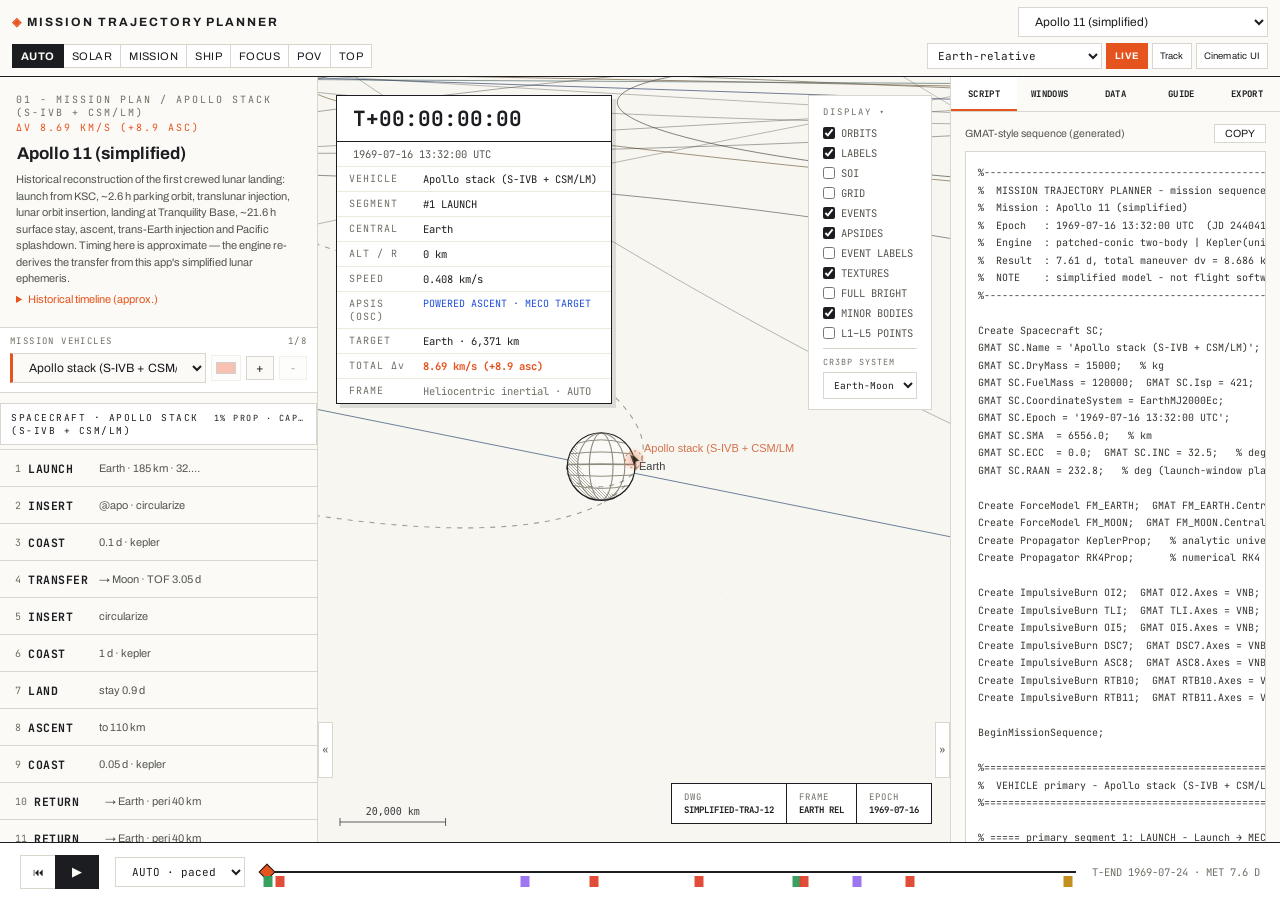
==== commit 725c4a20: "Release v1.19.5 performance and export fixes" ====
--- a/index.html
+++ b/index.html
@@ -4,6 +4,7 @@
 <meta charset="UTF-8" />
 <meta name="viewport" content="width=device-width, initial-scale=1.0" />
 <title>Mission Trajectory Planner</title>
+<link rel="icon" type="image/png" href="favicon.png" />
 <link rel="preconnect" href="https://fonts.googleapis.com">
 <link rel="preconnect" href="https://fonts.gstatic.com" crossorigin>
 <link href="https://fonts.googleapis.com/css2?family=Archivo:wght@400;500;600;700&family=JetBrains+Mono:wght@400;500;700&family=Space+Grotesk:wght@400;500;600;700&family=IBM+Plex+Mono:wght@400;500;600&display=swap" rel="stylesheet">
@@ -18,8 +19,8 @@
 
   <header id="topbar">
     <div id="logo">
-      <div class="logo-line"><span class="mark">◈</span> Mission Trajectory Planner <span class="ver">v1.19.4</span></div>
-      <div class="logo-sub">Patched-conic engine · Rev 1.19.4</div>
+      <div class="logo-line"><span class="mark">◈</span> Mission Trajectory Planner <span class="ver">v1.19.5</span></div>
+      <div class="logo-sub">Patched-conic engine · Rev 1.19.5</div>
     </div>
     <select id="presetSel" title="Load a preset mission"></select>
     <input id="epochInp" title="Mission epoch (UTC, ISO 8601)" spellcheck="false">
@@ -557,7 +558,7 @@
 <script src="js/missions.js"></script>
 <script src="js/gifenc.js"></script>
 <script src="js/scriptgen.js"></script>
-<!-- optional: generated by get_textures.ps1 (NASA-imagery planet maps).
+<!-- optional: generated by get_textures.html (NASA-imagery planet maps).
      A 404 here is harmless — the renderer falls back to gradient bodies. -->
 <script src="js/textures-data.js"></script>
 <script src="js/textures.js"></script>
--- a/css/theme.css
+++ b/css/theme.css
@@ -101,8 +101,15 @@
 
 #titleBlock { display: none; }
 
-#tabs { display: flex; flex: 0 0 auto; }
-.tabbtn { flex: 1; border: none; background: transparent; padding: 11px 0; color: var(--dim); font-size: 11px; letter-spacing: 1px; text-transform: uppercase; }
+#tabs {
+  display: grid; grid-template-columns: repeat(5, minmax(0, 1fr)); flex: 0 0 auto;
+}
+.tabbtn {
+  width: 100%; min-width: 0; overflow: hidden;
+  border: none; background: transparent; padding: 11px 3px;
+  color: var(--dim); font-size: 9.5px; letter-spacing: .35px;
+  text-transform: uppercase;
+}
 .tabpane { display: none; padding: 12px 14px; overflow-y: auto; flex: 1; min-height: 0; }
 .tabpane.active { display: block; }
 .pane-tools { display: flex; justify-content: space-between; align-items: center; margin-bottom: 8px; }
@@ -534,7 +541,9 @@
 [data-theme="blueprint"] #left { grid-column: 1; background: var(--panel); border-right: 1px solid var(--line); padding: 0; }
 [data-theme="blueprint"] #viz { grid-column: 2; }
 [data-theme="blueprint"] #right { grid-column: 3; background: var(--panel); border-left: 1px solid var(--line); }
-[data-theme="blueprint"] #tabs .tabbtn { flex: 1 1 0; min-width: 0; padding-inline: 8px; }
+[data-theme="blueprint"] #tabs .tabbtn {
+  padding-inline: 3px; font-family: var(--mono); font-size: 9px; letter-spacing: .35px;
+}
 
 [data-theme="blueprint"] .panel-title { padding: 16px 16px 0; font-size: 10px; color: var(--faint); flex-wrap: wrap; gap: 2px 10px; }
 [data-theme="blueprint"] #planDv { color: var(--accent); white-space: nowrap; }
@@ -905,7 +914,10 @@
 }
 [data-theme="cinematic"] #right.open { display: flex; }
 [data-theme="cinematic"] #tabs { border-bottom: 1px solid var(--line); padding: 6px 8px 0; gap: 2px; }
-[data-theme="cinematic"] .tabbtn { flex: 1 1 0; min-width: 0; border-radius: 10px 10px 0 0; background: transparent; border: none; padding: 10px 8px; font-size: 10.5px; }
+[data-theme="cinematic"] .tabbtn {
+  border-radius: 10px 10px 0 0; background: transparent; border: none;
+  padding: 10px 3px; font-size: 9.5px; letter-spacing: .2px;
+}
 [data-theme="cinematic"] .tabbtn.active { color: #ff9d7c; box-shadow: inset 0 -2px 0 var(--accent); }
 [data-theme="cinematic"] label.filebtn { background: var(--panel2); border: 1px solid var(--line); border-radius: 999px; color: var(--dim); }
 [data-theme="cinematic"] label.filebtn:hover { border-color: var(--accent); color: #fff; }
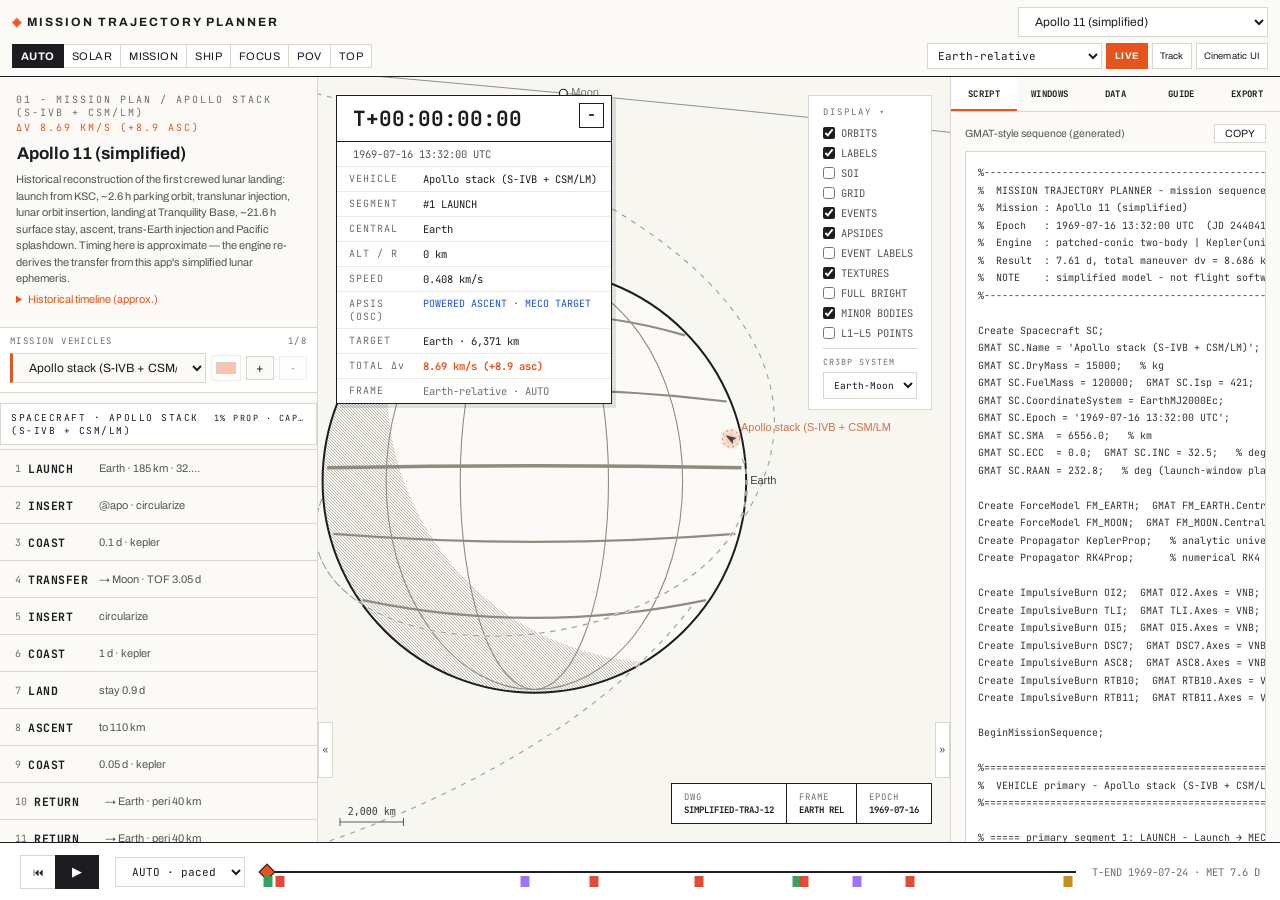
==== commit f2cfa330: "Release v1.19.6 camera and close-Earth fixes" ====
--- a/index.html
+++ b/index.html
@@ -19,8 +19,8 @@
 
   <header id="topbar">
     <div id="logo">
-      <div class="logo-line"><span class="mark">◈</span> Mission Trajectory Planner <span class="ver">v1.19.5</span></div>
-      <div class="logo-sub">Patched-conic engine · Rev 1.19.5</div>
+      <div class="logo-line"><span class="mark">◈</span> Mission Trajectory Planner <span class="ver">v1.19.6</span></div>
+      <div class="logo-sub">Patched-conic engine · Rev 1.19.6</div>
     </div>
     <select id="presetSel" title="Load a preset mission"></select>
     <input id="epochInp" title="Mission epoch (UTC, ISO 8601)" spellcheck="false">
@@ -84,6 +84,8 @@
       <canvas id="cv"></canvas>
 
       <div id="hud">
+        <button id="hudToggle" type="button" aria-expanded="true"
+          aria-label="Collapse telemetry" title="Collapse telemetry">&minus;</button>
         <div class="hud-met"><span id="hudMet">T+00:00:00:00</span></div>
         <div class="hud-date" id="hudDate">—</div>
         <div class="hud-grid">
--- a/css/theme.css
+++ b/css/theme.css
@@ -94,6 +94,7 @@
 #cv:active { cursor: grabbing; }
 
 #hud { position: absolute; pointer-events: none; z-index: 3; font-family: var(--mono); }
+#hudToggle { display: none; }
 .hud-cell label { display: block; }
 
 :is(#dispOpts, #liveDisplayPanel) { position: absolute; z-index: 3; white-space: nowrap; }
@@ -573,6 +574,14 @@
   box-shadow: 4px 4px 0 rgba(28,29,32,0.12);
   min-width: 250px;
 }
+[data-theme="blueprint"] #hudToggle {
+  display: block; position: absolute; z-index: 1; top: 7px; right: 7px;
+  width: 25px; height: 25px; padding: 0; pointer-events: auto; cursor: pointer;
+  border: 1px solid var(--ink); border-radius: 0; background: var(--panel2); color: var(--ink);
+  font: 700 15px/23px var(--mono); text-align: center;
+}
+[data-theme="blueprint"] #hudToggle:hover,
+[data-theme="blueprint"] #hudToggle:focus-visible { background: var(--ink); color: var(--panel2); }
 [data-theme="blueprint"] .hud-met { padding: 9px 16px; border-bottom: 1px solid var(--ink); font-size: 21px; font-weight: 700; }
 [data-theme="blueprint"] .hud-date { padding: 5px 16px; font-size: 10.5px; color: var(--dim); border-bottom: 1px solid #eceade; }
 [data-theme="blueprint"] .hud-cell { display: grid; grid-template-columns: 86px 1fr; font-size: 10.5px; }
@@ -582,6 +591,9 @@
 [data-theme="blueprint"] .hud-cell.dv span { color: var(--accent); font-weight: 700; }
 [data-theme="blueprint"] .hud-cell.apsis span { color: #1d4ed8; font-size: 10px; }
 [data-theme="blueprint"] .hud-cell.frame span { color: var(--faint); }
+[data-theme="blueprint"] #hud.hud-collapsed { min-width: 206px; }
+[data-theme="blueprint"] #hud.hud-collapsed .hud-met { padding-right: 44px; border-bottom: 0; }
+[data-theme="blueprint"] #hud.hud-collapsed :is(.hud-date, .hud-grid) { display: none; }
 
 [data-theme="blueprint"] :is(#dispOpts, #liveDisplayPanel) {
   top: 18px; right: 18px;
@@ -990,6 +1002,7 @@
   text-align: right;
   background: transparent; border: none; min-width: 0;
 }
+[data-theme="cinematic"] #hudToggle { display: none; }
 [data-theme="cinematic"] .hud-met { font-size: 34px; font-weight: 500; color: #ffffff; }
 [data-theme="cinematic"] .hud-date { font-size: 11px; color: var(--dim); margin-top: 3px; }
 [data-theme="cinematic"] .hud-grid { display: flex; gap: 22px; justify-content: flex-end; margin-top: 18px; }
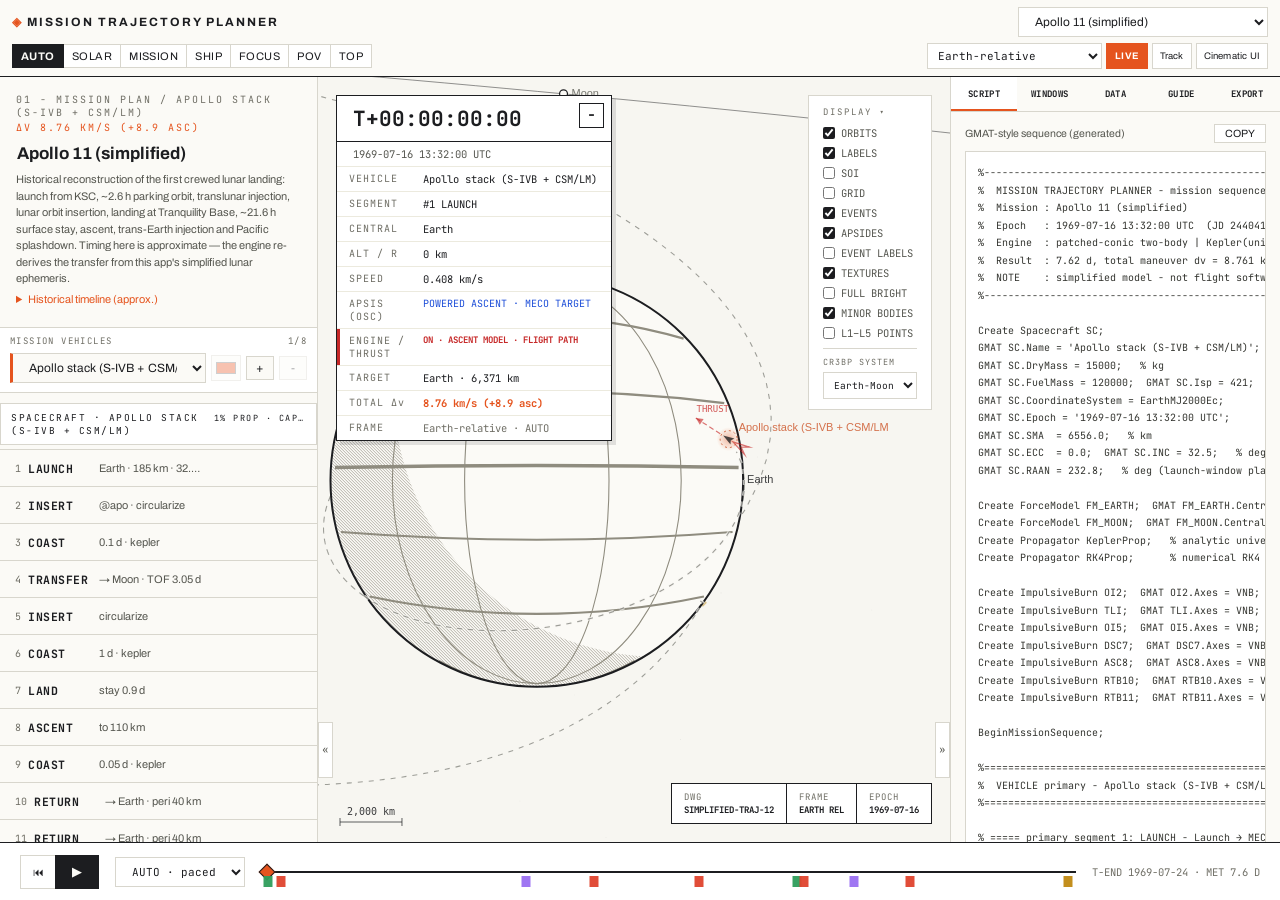
==== commit 270ef011: "Release v1.24.0 with Artemis II mission" ====
--- a/index.html
+++ b/index.html
@@ -2,13 +2,13 @@
 <html lang="en">
 <head>
 <meta charset="UTF-8" />
-<meta name="viewport" content="width=device-width, initial-scale=1.0" />
+<meta name="viewport" content="width=device-width, initial-scale=1.0, viewport-fit=cover" />
 <title>Mission Trajectory Planner</title>
 <link rel="icon" type="image/png" href="favicon.png" />
 <link rel="preconnect" href="https://fonts.googleapis.com">
 <link rel="preconnect" href="https://fonts.gstatic.com" crossorigin>
 <link href="https://fonts.googleapis.com/css2?family=Archivo:wght@400;500;600;700&family=JetBrains+Mono:wght@400;500;700&family=Space+Grotesk:wght@400;500;600;700&family=IBM+Plex+Mono:wght@400;500;600&display=swap" rel="stylesheet">
-<link rel="stylesheet" href="css/theme.css" />
+<link rel="stylesheet" href="css/theme.css?v=1.24.0" />
 <style>
   html, body { height: 100%; overflow: hidden; margin: 0; background: #f5f4ef; }
 </style>
@@ -19,8 +19,8 @@
 
   <header id="topbar">
     <div id="logo">
-      <div class="logo-line"><span class="mark">◈</span> Mission Trajectory Planner <span class="ver">v1.19.6</span></div>
-      <div class="logo-sub">Patched-conic engine · Rev 1.19.6</div>
+      <div class="logo-line"><span class="mark">◈</span> Mission Trajectory Planner <span class="ver">v1.24.0</span></div>
+      <div class="logo-sub">Patched-conic engine · Rev 1.24.0</div>
     </div>
     <select id="presetSel" title="Load a preset mission"></select>
     <input id="epochInp" title="Mission epoch (UTC, ISO 8601)" spellcheck="false">
@@ -95,10 +95,18 @@
           <div class="hud-cell"><label>ALT / R</label><span id="hudAlt">—</span></div>
           <div class="hud-cell"><label>SPEED</label><span id="hudVel">—</span></div>
           <div class="hud-cell apsis"><label>APSIS (OSC)</label><span id="hudApsis">—</span></div>
+          <div class="hud-cell engine"><label>ENGINE / THRUST</label><span id="hudEngine">OFF</span></div>
           <div class="hud-cell aux"><label>TARGET</label><span id="hudTgt">—</span></div>
           <div class="hud-cell dv"><label>TOTAL Δv</label><span id="hudDv">—</span></div>
           <div class="hud-cell frame"><label>FRAME</label><span id="hudFrame">—</span></div>
-        </div>
+          <button id="cineHudDetails" type="button" aria-expanded="false"
+            title="Show apsis and engine details">DETAILS +</button>
+        </div>
+      </div>
+
+      <div id="burnNotice" role="status" aria-live="polite">
+        <strong id="burnNoticeTitle"></strong>
+        <span id="burnNoticeDetail"></span>
       </div>
 
       <div id="dispOpts">
@@ -361,8 +369,9 @@
         <section class="analysis-section" aria-labelledby="accessHead">
           <div class="analysis-section-head">
             <h4 id="accessHead">Station access</h4>
-            <button id="accessCompute" type="button">Compute</button>
-          </div>
+            <button id="accessCompute" type="button" aria-describedby="accessHelp">Compute</button>
+          </div>
+          <p id="accessHelp" class="analysis-help">Find line-of-sight passes for the selected local orbital leg. The report lists rise, set, duration, and maximum elevation above each station's mask; Earth includes DSN sites, and CSV exports the results.</p>
           <div class="analysis-inline-form">
             <label for="accessMask">Elevation mask</label>
             <input id="accessMask" type="number" min="0" max="89" step="1" value="10">
@@ -540,7 +549,7 @@
 
 </div>
 
-<script src="js/constants.js"></script>
+<script src="js/constants.js?v=1.24.0"></script>
 <script src="js/kepler.js"></script>
 <script src="js/targeting.js"></script>
 <script src="js/ode.js"></script>
@@ -556,8 +565,8 @@
 <script src="js/sgp4.js"></script>
 <script src="js/uncertainty.js"></script>
 <script src="js/multicraft.js"></script>
-<script src="js/propagator.js"></script>
-<script src="js/missions.js"></script>
+<script src="js/propagator.js?v=1.24.0"></script>
+<script src="js/missions.js?v=1.24.0-r2"></script>
 <script src="js/gifenc.js"></script>
 <script src="js/scriptgen.js"></script>
 <!-- optional: generated by get_textures.html (NASA-imagery planet maps).
@@ -565,9 +574,9 @@
 <script src="js/textures-data.js"></script>
 <script src="js/textures.js"></script>
 <script src="js/groundtrack.js"></script>
-<script src="js/renderer.js"></script>
-<script src="js/theme.js"></script>
-<script src="js/ui.js"></script>
+<script src="js/renderer.js?v=1.24.0"></script>
+<script src="js/theme.js?v=1.24.0"></script>
+<script src="js/ui.js?v=1.24.0"></script>
 <script src="js/offline.js"></script>
 </body>
 </html>
--- a/css/theme.css
+++ b/css/theme.css
@@ -90,12 +90,20 @@
 #addBtns button { flex: 1; }
 
 #viz { position: relative; min-width: 0; min-height: 0; }
-#cv { position: absolute; inset: 0; display: block; cursor: grab; }
+#cv { position: absolute; inset: 0; display: block; cursor: grab; touch-action: none; }
 #cv:active { cursor: grabbing; }
 
 #hud { position: absolute; pointer-events: none; z-index: 3; font-family: var(--mono); }
 #hudToggle { display: none; }
+#cineHudDetails { display: none; }
 .hud-cell label { display: block; }
+#burnNotice {
+  position: absolute; z-index: 8; left: 50%; pointer-events: none;
+  display: none; width: max-content; max-width: calc(100% - 28px);
+  transform: translateX(-50%); font-family: var(--mono);
+}
+#burnNotice.show { display: grid; }
+#burnNotice strong, #burnNotice span { display: block; overflow: hidden; text-overflow: ellipsis; white-space: nowrap; }
 
 :is(#dispOpts, #liveDisplayPanel) { position: absolute; z-index: 3; white-space: nowrap; }
 :is(#dispOpts, #liveDisplayPanel) > label { display: flex; align-items: center; gap: 6px; cursor: pointer; }
@@ -170,6 +178,7 @@
 .analysis-section { margin-top: 10px; padding-top: 10px; }
 .analysis-section-head { display: flex; align-items: center; justify-content: space-between; gap: 8px; margin-bottom: 8px; }
 .analysis-section h4 { font-size: 10px; letter-spacing: 1.15px; text-transform: uppercase; }
+.analysis-help { margin: -1px 0 9px; color: var(--dim); font-size: 9px; line-height: 1.45; }
 .analysis-section-head button, .analysis-chart-controls button,
 .analysis-inline-form button, .analysis-fleet-controls button { min-width: 0; padding: 3px 7px; font-size: 9px; }
 .element-grid { display: grid; grid-template-columns: repeat(2, minmax(0, 1fr)); gap: 5px; }
@@ -590,10 +599,23 @@
 [data-theme="blueprint"] .hud-cell span { padding: 5px 14px 5px 0; }
 [data-theme="blueprint"] .hud-cell.dv span { color: var(--accent); font-weight: 700; }
 [data-theme="blueprint"] .hud-cell.apsis span { color: #1d4ed8; font-size: 10px; }
+[data-theme="blueprint"] .hud-cell.engine span { color: var(--faint); font-size: 9px; }
+[data-theme="blueprint"] .hud-cell.engine.active { box-shadow: inset 3px 0 0 var(--bad); }
+[data-theme="blueprint"] .hud-cell.engine.active span { color: var(--bad); font-weight: 700; }
 [data-theme="blueprint"] .hud-cell.frame span { color: var(--faint); }
 [data-theme="blueprint"] #hud.hud-collapsed { min-width: 206px; }
 [data-theme="blueprint"] #hud.hud-collapsed .hud-met { padding-right: 44px; border-bottom: 0; }
 [data-theme="blueprint"] #hud.hud-collapsed :is(.hud-date, .hud-grid) { display: none; }
+[data-theme="blueprint"] #burnNotice {
+  bottom: 62px; gap: 3px; min-width: 300px; padding: 8px 13px 8px 17px;
+  color: var(--ink); background: rgba(253,252,247,.97);
+  border: 1px solid var(--ink); box-shadow: 4px 4px 0 rgba(28,29,32,.12);
+}
+[data-theme="blueprint"] #burnNotice::before {
+  content: ""; position: absolute; inset: -1px auto -1px -1px; width: 4px; background: var(--accent);
+}
+[data-theme="blueprint"] #burnNotice strong { color: var(--accent); font-size: 10px; letter-spacing: .7px; }
+[data-theme="blueprint"] #burnNotice span { color: var(--faint); font-size: 8.5px; letter-spacing: .35px; }
 
 [data-theme="blueprint"] :is(#dispOpts, #liveDisplayPanel) {
   top: 18px; right: 18px;
@@ -695,6 +717,7 @@
 [data-theme="blueprint"] .analysis-status.error { border-left-color: var(--bad); }
 [data-theme="blueprint"] .analysis-section { border-top: 1px solid var(--line); }
 [data-theme="blueprint"] .analysis-section h4 { color: var(--ink); font-family: var(--mono); }
+[data-theme="blueprint"] .analysis-help { padding: 6px 8px; border-left: 2px solid var(--accent); background: #f3f1e9; font-family: var(--mono); }
 [data-theme="blueprint"] .element-cell { background: var(--panel2); border: 1px solid var(--line); }
 [data-theme="blueprint"] .element-cell strong { color: var(--ink); }
 [data-theme="blueprint"] :is(#analysisCanvas, #fleetCanvas) { border: 1px solid var(--ink); background: var(--panel2); box-shadow: 3px 3px 0 rgba(28,29,32,.08); }
@@ -864,7 +887,7 @@
 
 /* left: floating flight-plan rail (no panel box) */
 [data-theme="cinematic"] #left {
-  position: absolute; left: 30px; top: 170px; bottom: 200px; width: 296px; z-index: 5;
+  position: absolute; left: 30px; top: 170px; bottom: 130px; width: 296px; z-index: 5;
   background: transparent; border: none; padding: 0;
 }
 [data-theme="cinematic"] .panel-title { font-family: var(--sans); font-size: 10px; letter-spacing: 2.5px; color: var(--faint); font-weight: 600; margin-bottom: 14px; }
@@ -963,6 +986,7 @@
 [data-theme="cinematic"] .analysis-head h3 { color: #fff; font-family: var(--sans); letter-spacing: 1px; }
 [data-theme="cinematic"] .analysis-badge { color: #ff9d7c; border: 1px solid rgba(255,106,61,.46); border-radius: 999px; background: rgba(255,106,61,.12); box-shadow: 0 0 14px rgba(255,106,61,.08); }
 [data-theme="cinematic"] .analysis-status { color: var(--dim); border: 1px solid var(--line); border-radius: 9px; background: rgba(0,0,0,.18); }
+[data-theme="cinematic"] .analysis-help { padding: 7px 9px; border-left: 2px solid var(--accent); border-radius: 0 8px 8px 0; background: rgba(255,106,61,.055); }
 [data-theme="cinematic"] .analysis-status.ready { color: #7dd3a0; border-color: rgba(125,211,160,.32); }
 [data-theme="cinematic"] .analysis-status.error { border-color: rgba(248,113,113,.38); }
 [data-theme="cinematic"] .analysis-section { border-top: 1px solid var(--line); }
@@ -1005,7 +1029,7 @@
 [data-theme="cinematic"] #hudToggle { display: none; }
 [data-theme="cinematic"] .hud-met { font-size: 34px; font-weight: 500; color: #ffffff; }
 [data-theme="cinematic"] .hud-date { font-size: 11px; color: var(--dim); margin-top: 3px; }
-[data-theme="cinematic"] .hud-grid { display: flex; gap: 22px; justify-content: flex-end; margin-top: 18px; }
+[data-theme="cinematic"] .hud-grid { display: flex; gap: 18px; justify-content: flex-end; margin-top: 18px; }
 [data-theme="cinematic"] .hud-cell { text-align: left; }
 [data-theme="cinematic"] .hud-cell label { font-family: var(--sans); font-size: 9.5px; letter-spacing: 2px; color: var(--faint); }
 [data-theme="cinematic"] .hud-cell span { display: block; font-size: 15px; margin-top: 4px; color: var(--text); }
@@ -1013,6 +1037,32 @@
 [data-theme="cinematic"] .hud-cell.frame { display: none; }
 [data-theme="cinematic"] .hud-cell.dv span { color: var(--accent); }
 [data-theme="cinematic"] .hud-cell.apsis span { color: #58a6ff; font-size: 12px; white-space: nowrap; }
+[data-theme="cinematic"] .hud-cell.engine span { max-width: 235px; color: var(--faint); font: 10px var(--mono); white-space: nowrap; }
+[data-theme="cinematic"] .hud-cell.engine.active span { color: #ff9d7c; text-shadow: 0 0 12px rgba(255,106,61,.48); }
+[data-theme="cinematic"] #hud:not(.hud-details-expanded) .hud-cell.apsis,
+[data-theme="cinematic"] #hud:not(.hud-details-expanded) .hud-cell.engine { display: none; }
+[data-theme="cinematic"] #cineHudDetails {
+  display: inline-flex; align-items: center; align-self: flex-end;
+  min-height: 26px; padding: 4px 10px; pointer-events: auto;
+  border: 1px solid rgba(255,255,255,.14); border-radius: 999px;
+  background: rgba(10,14,23,.58); color: var(--faint);
+  font: 600 8.5px var(--mono); letter-spacing: .8px;
+  backdrop-filter: blur(12px); cursor: pointer;
+}
+[data-theme="cinematic"] #cineHudDetails:hover,
+[data-theme="cinematic"] #cineHudDetails:focus-visible,
+[data-theme="cinematic"] #hud.hud-details-expanded #cineHudDetails {
+  border-color: rgba(255,106,61,.5); color: #ff9d7c; background: rgba(255,106,61,.10);
+}
+[data-theme="cinematic"] #burnNotice {
+  bottom: 126px; gap: 4px; min-width: 330px; padding: 10px 14px;
+  color: var(--text); background: rgba(10,14,23,.9);
+  border: 1px solid rgba(255,106,61,.42); border-radius: 10px;
+  box-shadow: 0 12px 34px rgba(0,0,0,.42), inset 0 1px 0 rgba(255,255,255,.04);
+  backdrop-filter: blur(16px);
+}
+[data-theme="cinematic"] #burnNotice strong { color: #ff9d7c; font-size: 10px; letter-spacing: .9px; }
+[data-theme="cinematic"] #burnNotice span { color: var(--faint); font-size: 8.5px; letter-spacing: .45px; }
 
 /* display options as pill chips under the view buttons */
 [data-theme="cinematic"] :is(#dispOpts, #liveDisplayPanel) {
@@ -1986,3 +2036,156 @@
   @media (max-width: 620px) {
     [data-theme="blueprint"] #banner { top: 102px; }
   }
+
+/* ----------------------- Planner mobile shell -------------------------
+   Blueprint keeps compact drawing strips and sheets; Cinematic keeps its
+   floating glass controls. Both expose the same touch interactions. */
+@media (max-width: 720px) {
+  #app { padding-top: env(safe-area-inset-top); }
+  #cv { width: 100%; height: 100%; }
+
+  [data-theme="blueprint"] #topbar {
+    grid-template-columns: minmax(0, 1fr) minmax(105px, 145px);
+    grid-template-areas: "logo preset" "controls controls";
+    gap: 5px 7px; padding: 6px max(6px, env(safe-area-inset-right)) 6px
+      max(6px, env(safe-area-inset-left));
+  }
+  [data-theme="blueprint"] #logo .logo-line { font-size: 9px; letter-spacing: .7px; }
+  [data-theme="blueprint"] .ctrlstack {
+    min-width: 0; width: 100%; flex-direction: column; align-items: stretch;
+    gap: 3px; overflow: hidden;
+  }
+  [data-theme="blueprint"] .viewbtns,
+  [data-theme="blueprint"] .auxbtns {
+    width: 100%; min-width: 0; justify-content: flex-start;
+    overflow-x: auto; overscroll-behavior-x: contain; scrollbar-width: none;
+  }
+  [data-theme="blueprint"] .viewbtns::-webkit-scrollbar,
+  [data-theme="blueprint"] .auxbtns::-webkit-scrollbar { display: none; }
+  [data-theme="blueprint"] .viewbtns button,
+  [data-theme="blueprint"] .auxbtns button,
+  [data-theme="blueprint"] .auxbtns .live-link {
+    flex: 0 0 auto; min-height: 38px; padding: 7px 8px; font-size: 9px;
+  }
+  [data-theme="blueprint"] #frameSel {
+    flex: 0 0 118px; max-width: 118px; min-height: 38px; font-size: 9px;
+  }
+  [data-theme="blueprint"] :is(#left, #right) {
+    width: min(360px, calc(100% - 12px)); box-shadow: 5px 0 0 rgba(28,29,32,.12);
+  }
+  [data-theme="blueprint"] #right { box-shadow: -5px 0 0 rgba(28,29,32,.12); }
+  [data-theme="blueprint"] #dispOpts {
+    top: 8px; right: 8px; left: auto; max-height: calc(100% - 112px);
+  }
+  [data-theme="blueprint"] #hud { top: 8px; left: 8px; }
+  [data-theme="blueprint"] #burnNotice { bottom: 154px; min-width: 0; max-width: calc(100% - 16px); }
+
+  [data-theme="cinematic"] #topbar {
+    grid-template-columns: minmax(0, 1fr);
+    grid-template-areas: "title" "ctrl";
+    row-gap: 6px; padding: 8px max(8px, env(safe-area-inset-right)) 0
+      max(8px, env(safe-area-inset-left));
+  }
+  [data-theme="cinematic"] #logo,
+  [data-theme="cinematic"] #cineMeta,
+  [data-theme="cinematic"] #epochInp { display: none; }
+  [data-theme="cinematic"] #presetSel {
+    width: 100%; max-width: none; min-height: 42px; padding: 7px 12px;
+    border: 1px solid var(--line); border-radius: 12px;
+    background: rgba(13,17,28,.78); backdrop-filter: blur(14px);
+    font-size: 18px; letter-spacing: -.2px;
+  }
+  [data-theme="cinematic"] .ctrlstack {
+    min-width: 0; width: 100%; max-width: none; flex-direction: column;
+    align-items: stretch; gap: 4px; overflow: hidden;
+  }
+  [data-theme="cinematic"] .viewbtns,
+  [data-theme="cinematic"] .auxbtns {
+    width: 100%; min-width: 0; justify-content: flex-start; flex-wrap: nowrap;
+    overflow-x: auto; overscroll-behavior-x: contain; scrollbar-width: none;
+  }
+  [data-theme="cinematic"] .viewbtns::-webkit-scrollbar,
+  [data-theme="cinematic"] .auxbtns::-webkit-scrollbar { display: none; }
+  [data-theme="cinematic"] .viewbtns button,
+  [data-theme="cinematic"] .auxbtns button,
+  [data-theme="cinematic"] .auxbtns .live-link,
+  [data-theme="cinematic"] #frameSel {
+    flex: 0 0 auto; min-height: 40px; padding: 7px 11px; font-size: 10px;
+  }
+  [data-theme="cinematic"] #frameSel { max-width: 148px; }
+  [data-theme="cinematic"] #left,
+  [data-theme="cinematic"] #right {
+    top: 142px; left: 8px; right: 8px; bottom: 116px; width: auto;
+    max-width: none; z-index: 11;
+  }
+  [data-theme="cinematic"] #hud { top: 142px; right: 12px; }
+  [data-theme="cinematic"] #burnNotice { bottom: 154px; min-width: 0; max-width: calc(100% - 16px); }
+  [data-theme="cinematic"] #hud .hud-met { font-size: 23px; }
+  [data-theme="cinematic"] #hud .hud-date { font-size: 9px; }
+  [data-theme="cinematic"] #hud .hud-grid { gap: 12px; margin-top: 8px; }
+  [data-theme="cinematic"] #hud .hud-cell:not(.engine):not(:nth-child(2)) { display: none; }
+  [data-theme="cinematic"] #hud .hud-cell span { font-size: 11px; }
+  [data-theme="cinematic"] #cineHudDetails { display: none; }
+  [data-theme="cinematic"] #dispOpts {
+    top: 142px; right: 8px; max-height: calc(100% - 266px); overflow-y: auto;
+  }
+
+  [data-theme] .edgeTgl {
+    top: auto; bottom: calc(92px + env(safe-area-inset-bottom));
+    transform: none; width: 58px; height: 40px; z-index: 12;
+    font-size: 9px; font-weight: 700; letter-spacing: .8px;
+  }
+  [data-theme] #leftTgl { left: max(8px, env(safe-area-inset-left)); }
+  [data-theme] #rightTgl { right: max(8px, env(safe-area-inset-right)); }
+  [data-theme="blueprint"] .edgeTgl { border-radius: 0; border-color: var(--ink); }
+  [data-theme="cinematic"] .edgeTgl { border-radius: 999px; backdrop-filter: blur(14px); }
+
+  [data-theme="blueprint"] #transport {
+    flex: 0 0 auto; min-height: 66px; padding: 7px max(8px, env(safe-area-inset-right))
+      calc(7px + env(safe-area-inset-bottom)) max(8px, env(safe-area-inset-left));
+    gap: 6px;
+  }
+  [data-theme="blueprint"] #btnPlay { margin-left: 0; }
+  [data-theme="blueprint"] #transportInfo { display: none; }
+  [data-theme="blueprint"] #scrubwrap { min-width: 90px; }
+  [data-theme="cinematic"] #transport {
+    left: max(8px, env(safe-area-inset-left));
+    right: max(8px, env(safe-area-inset-right));
+    bottom: max(8px, env(safe-area-inset-bottom)); gap: 7px;
+  }
+  [data-theme="cinematic"] #scrubwrap { height: 20px; }
+  [data-theme="cinematic"] #paneBtns {
+    width: 100%; margin-left: 0; overflow-x: auto; scrollbar-width: none;
+  }
+  [data-theme="cinematic"] #paneBtns::-webkit-scrollbar { display: none; }
+  [data-theme="cinematic"] #paneBtns button { flex: 0 0 auto; min-height: 36px; }
+
+  #app:not(.live-app) #gtPanel {
+    left: 6px !important; right: 6px; bottom: 116px !important;
+    width: auto !important; max-height: calc(100% - 132px); overflow-y: auto;
+  }
+  #gtTools { gap: 6px 8px; }
+  #gtSwathWidth { width: 100%; margin-left: 0; }
+  .tabbtn { min-height: 42px; }
+  .tabpane { padding: 11px 10px; }
+  .fgrid { grid-template-columns: minmax(0, 1fr) 104px; }
+}
+
+@media (pointer: coarse) {
+  #app :is(button, select, input, .live-link) { min-height: 40px; }
+  #app input[type="checkbox"] { min-height: 0; }
+  .seg-head { min-height: 44px; }
+  .seg-btns { visibility: visible; }
+}
+
+@media (max-width: 720px) and (max-height: 540px) and (orientation: landscape) {
+  [data-theme="cinematic"] #presetSel { display: none; }
+  [data-theme="cinematic"] #topbar { grid-template-areas: "ctrl"; }
+  [data-theme="cinematic"] #left,
+  [data-theme="cinematic"] #right,
+  [data-theme="cinematic"] #hud,
+  [data-theme="cinematic"] #dispOpts { top: 88px; }
+  [data-theme="cinematic"] #right { bottom: 92px; }
+  [data-theme="cinematic"] #hud .hud-date,
+  [data-theme="cinematic"] #hud .hud-grid { display: none; }
+}
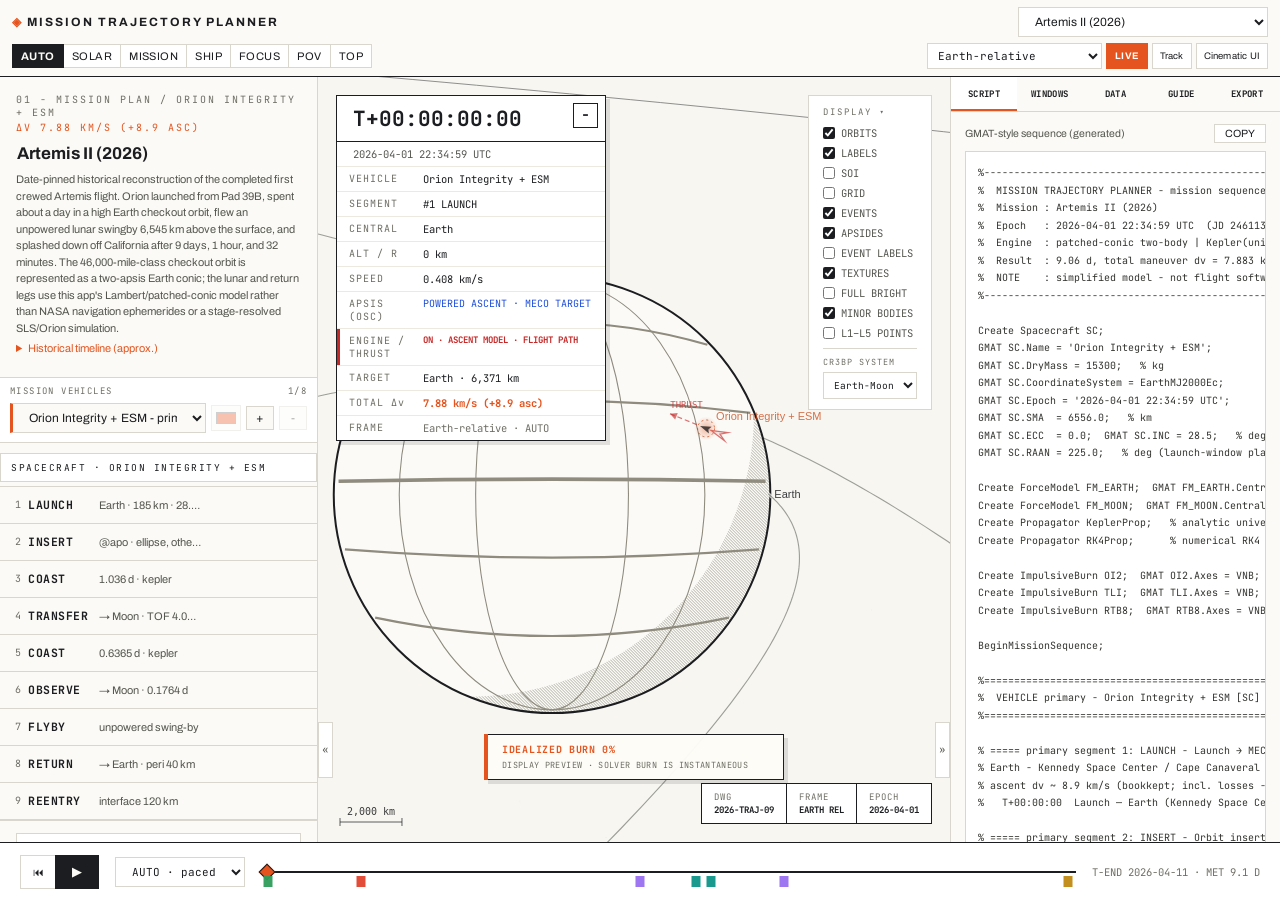
==== commit ed84d7d6: "Make Artemis II the default mission" ====
--- a/index.html
+++ b/index.html
@@ -8,7 +8,7 @@
 <link rel="preconnect" href="https://fonts.googleapis.com">
 <link rel="preconnect" href="https://fonts.gstatic.com" crossorigin>
 <link href="https://fonts.googleapis.com/css2?family=Archivo:wght@400;500;600;700&family=JetBrains+Mono:wght@400;500;700&family=Space+Grotesk:wght@400;500;600;700&family=IBM+Plex+Mono:wght@400;500;600&display=swap" rel="stylesheet">
-<link rel="stylesheet" href="css/theme.css?v=1.24.0" />
+<link rel="stylesheet" href="css/theme.css?v=1.24.1" />
 <style>
   html, body { height: 100%; overflow: hidden; margin: 0; background: #f5f4ef; }
 </style>
@@ -19,8 +19,8 @@
 
   <header id="topbar">
     <div id="logo">
-      <div class="logo-line"><span class="mark">◈</span> Mission Trajectory Planner <span class="ver">v1.24.0</span></div>
-      <div class="logo-sub">Patched-conic engine · Rev 1.24.0</div>
+      <div class="logo-line"><span class="mark">◈</span> Mission Trajectory Planner <span class="ver">v1.24.1</span></div>
+      <div class="logo-sub">Patched-conic engine · Rev 1.24.1</div>
     </div>
     <select id="presetSel" title="Load a preset mission"></select>
     <input id="epochInp" title="Mission epoch (UTC, ISO 8601)" spellcheck="false">
@@ -549,7 +549,7 @@
 
 </div>
 
-<script src="js/constants.js?v=1.24.0"></script>
+<script src="js/constants.js?v=1.24.1"></script>
 <script src="js/kepler.js"></script>
 <script src="js/targeting.js"></script>
 <script src="js/ode.js"></script>
@@ -576,7 +576,7 @@
 <script src="js/groundtrack.js"></script>
 <script src="js/renderer.js?v=1.24.0"></script>
 <script src="js/theme.js?v=1.24.0"></script>
-<script src="js/ui.js?v=1.24.0"></script>
+<script src="js/ui.js?v=1.24.1"></script>
 <script src="js/offline.js"></script>
 </body>
 </html>
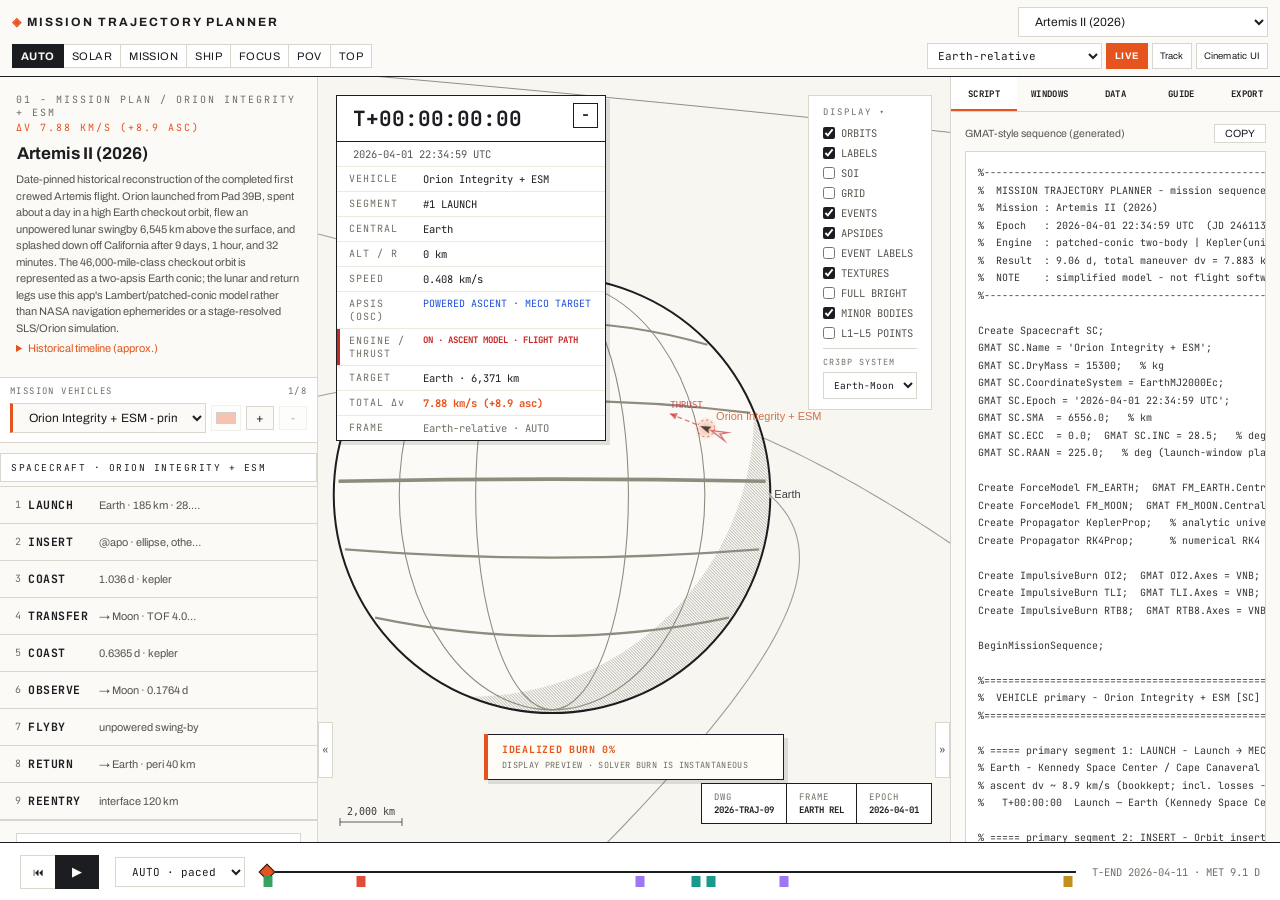
==== commit 20c71278: "Release v1.25.0 audit: patched-conic stepping and Auto Time/Camera fixes Physics: fix the chooseDt s" ====
--- a/index.html
+++ b/index.html
@@ -8,7 +8,7 @@
 <link rel="preconnect" href="https://fonts.googleapis.com">
 <link rel="preconnect" href="https://fonts.gstatic.com" crossorigin>
 <link href="https://fonts.googleapis.com/css2?family=Archivo:wght@400;500;600;700&family=JetBrains+Mono:wght@400;500;700&family=Space+Grotesk:wght@400;500;600;700&family=IBM+Plex+Mono:wght@400;500;600&display=swap" rel="stylesheet">
-<link rel="stylesheet" href="css/theme.css?v=1.24.1" />
+<link rel="stylesheet" href="css/theme.css?v=1.25.0" />
 <style>
   html, body { height: 100%; overflow: hidden; margin: 0; background: #f5f4ef; }
 </style>
@@ -19,8 +19,8 @@
 
   <header id="topbar">
     <div id="logo">
-      <div class="logo-line"><span class="mark">◈</span> Mission Trajectory Planner <span class="ver">v1.24.1</span></div>
-      <div class="logo-sub">Patched-conic engine · Rev 1.24.1</div>
+      <div class="logo-line"><span class="mark">◈</span> Mission Trajectory Planner <span class="ver">v1.25.0</span></div>
+      <div class="logo-sub">Patched-conic engine · Rev 1.25.0</div>
     </div>
     <select id="presetSel" title="Load a preset mission"></select>
     <input id="epochInp" title="Mission epoch (UTC, ISO 8601)" spellcheck="false">
@@ -549,7 +549,7 @@
 
 </div>
 
-<script src="js/constants.js?v=1.24.1"></script>
+<script src="js/constants.js?v=1.25.0"></script>
 <script src="js/kepler.js"></script>
 <script src="js/targeting.js"></script>
 <script src="js/ode.js"></script>
@@ -576,7 +576,7 @@
 <script src="js/groundtrack.js"></script>
 <script src="js/renderer.js?v=1.24.0"></script>
 <script src="js/theme.js?v=1.24.0"></script>
-<script src="js/ui.js?v=1.24.1"></script>
+<script src="js/ui.js?v=1.25.0"></script>
 <script src="js/offline.js"></script>
 </body>
 </html>
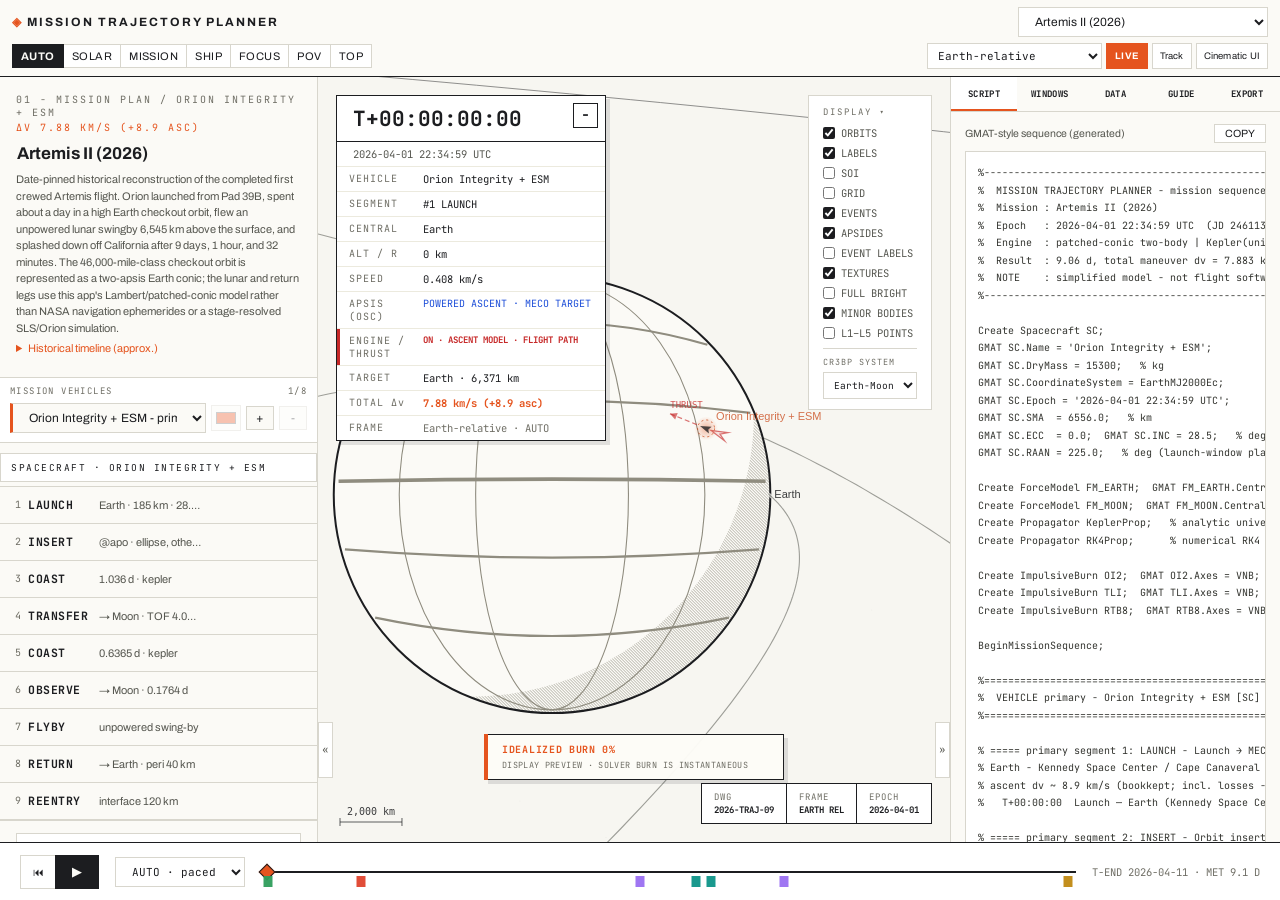
==== commit 95384fb5: "Release v1.25.1: Auto camera establishes its viewing angle on engage Engaging Auto set focus, distan" ====
--- a/index.html
+++ b/index.html
@@ -8,7 +8,7 @@
 <link rel="preconnect" href="https://fonts.googleapis.com">
 <link rel="preconnect" href="https://fonts.gstatic.com" crossorigin>
 <link href="https://fonts.googleapis.com/css2?family=Archivo:wght@400;500;600;700&family=JetBrains+Mono:wght@400;500;700&family=Space+Grotesk:wght@400;500;600;700&family=IBM+Plex+Mono:wght@400;500;600&display=swap" rel="stylesheet">
-<link rel="stylesheet" href="css/theme.css?v=1.25.0" />
+<link rel="stylesheet" href="css/theme.css?v=1.25.1" />
 <style>
   html, body { height: 100%; overflow: hidden; margin: 0; background: #f5f4ef; }
 </style>
@@ -19,8 +19,8 @@
 
   <header id="topbar">
     <div id="logo">
-      <div class="logo-line"><span class="mark">◈</span> Mission Trajectory Planner <span class="ver">v1.25.0</span></div>
-      <div class="logo-sub">Patched-conic engine · Rev 1.25.0</div>
+      <div class="logo-line"><span class="mark">◈</span> Mission Trajectory Planner <span class="ver">v1.25.1</span></div>
+      <div class="logo-sub">Patched-conic engine · Rev 1.25.1</div>
     </div>
     <select id="presetSel" title="Load a preset mission"></select>
     <input id="epochInp" title="Mission epoch (UTC, ISO 8601)" spellcheck="false">
@@ -549,7 +549,7 @@
 
 </div>
 
-<script src="js/constants.js?v=1.25.0"></script>
+<script src="js/constants.js?v=1.25.1"></script>
 <script src="js/kepler.js"></script>
 <script src="js/targeting.js"></script>
 <script src="js/ode.js"></script>
@@ -576,7 +576,7 @@
 <script src="js/groundtrack.js"></script>
 <script src="js/renderer.js?v=1.24.0"></script>
 <script src="js/theme.js?v=1.24.0"></script>
-<script src="js/ui.js?v=1.25.0"></script>
+<script src="js/ui.js?v=1.25.1"></script>
 <script src="js/offline.js"></script>
 </body>
 </html>
